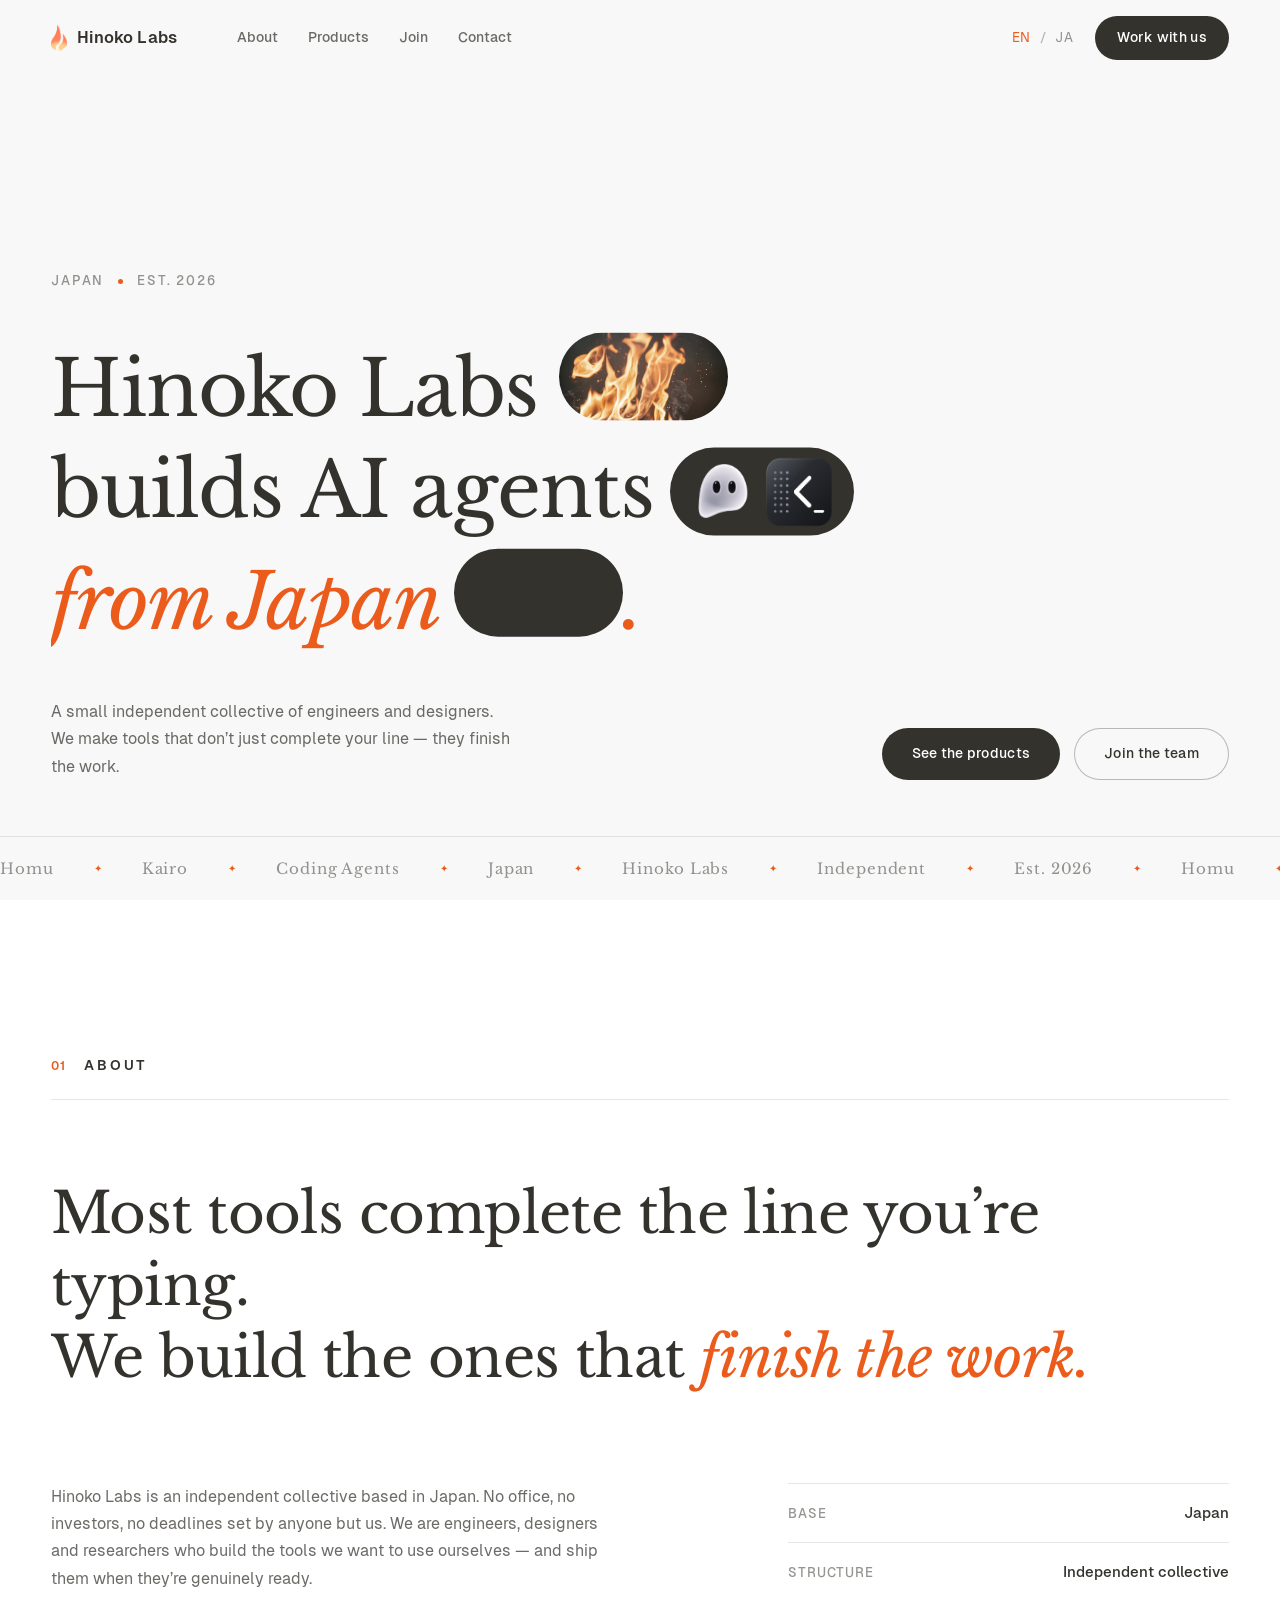
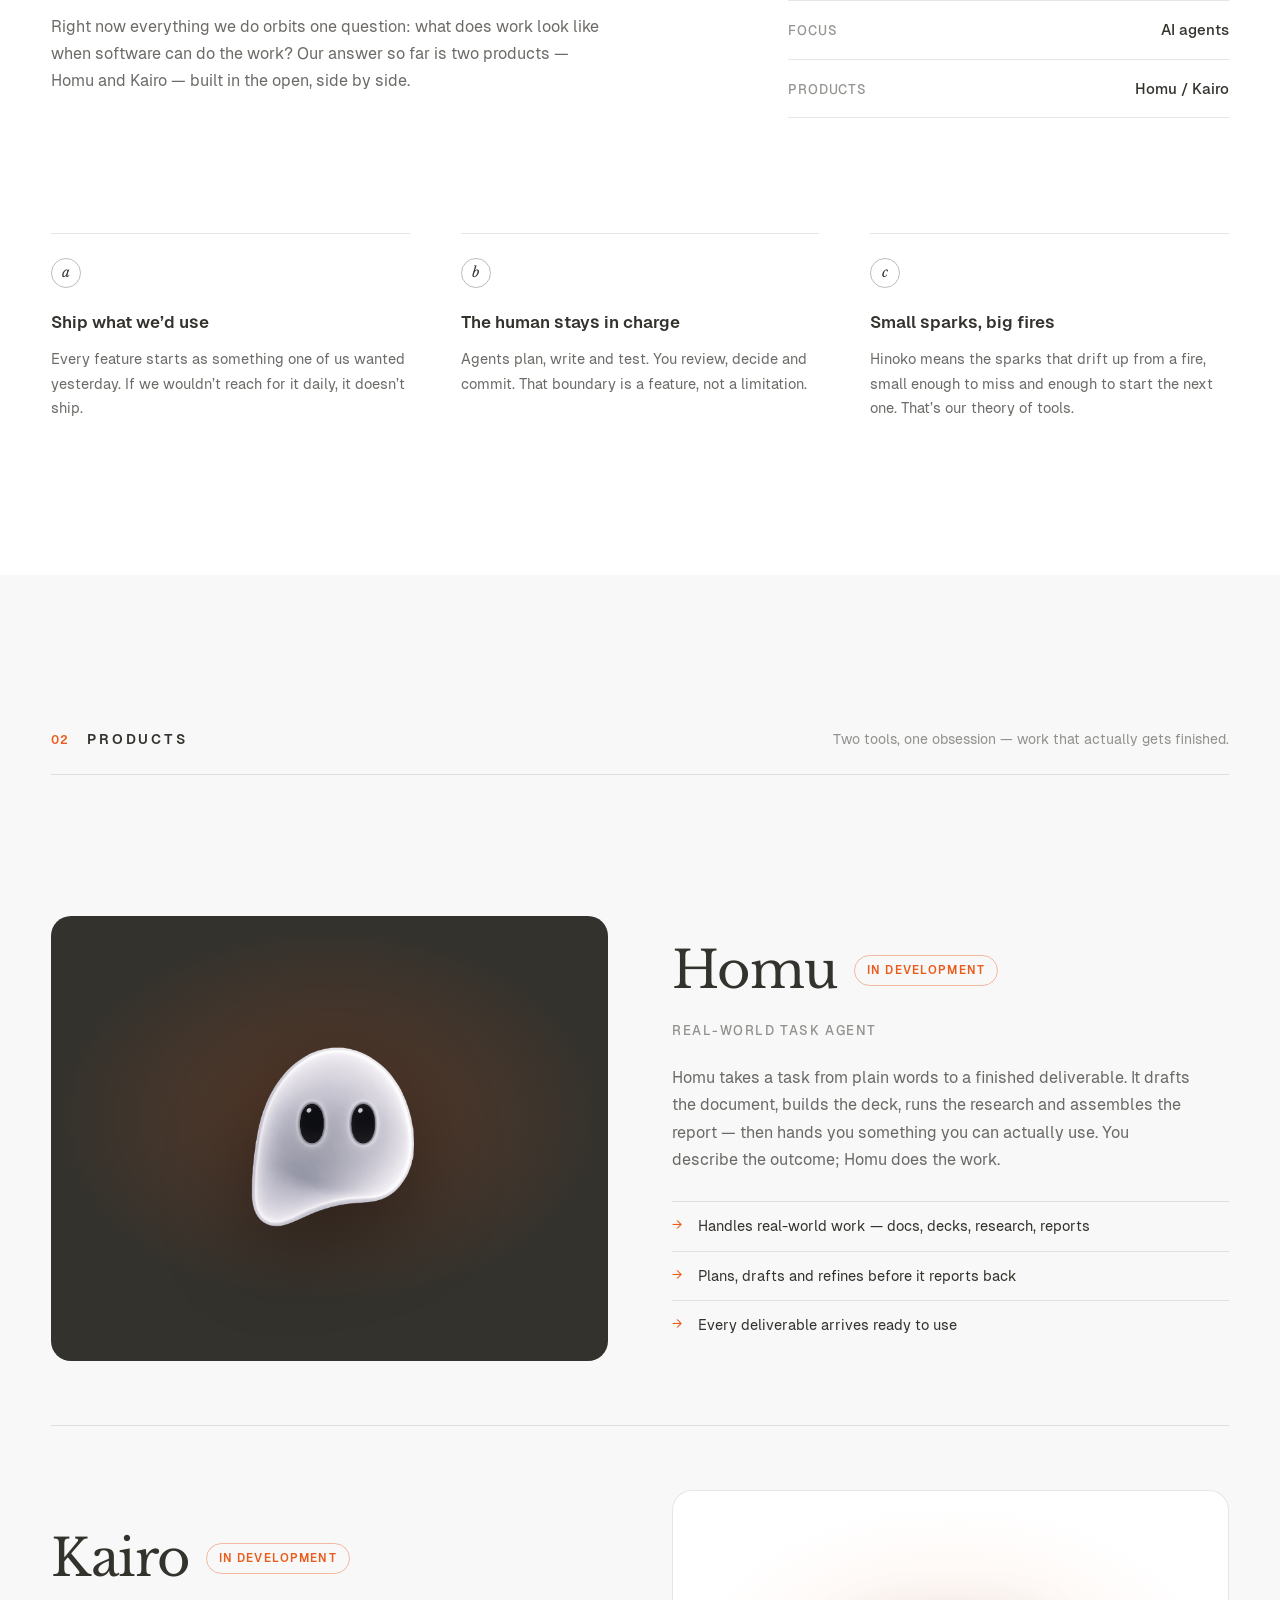
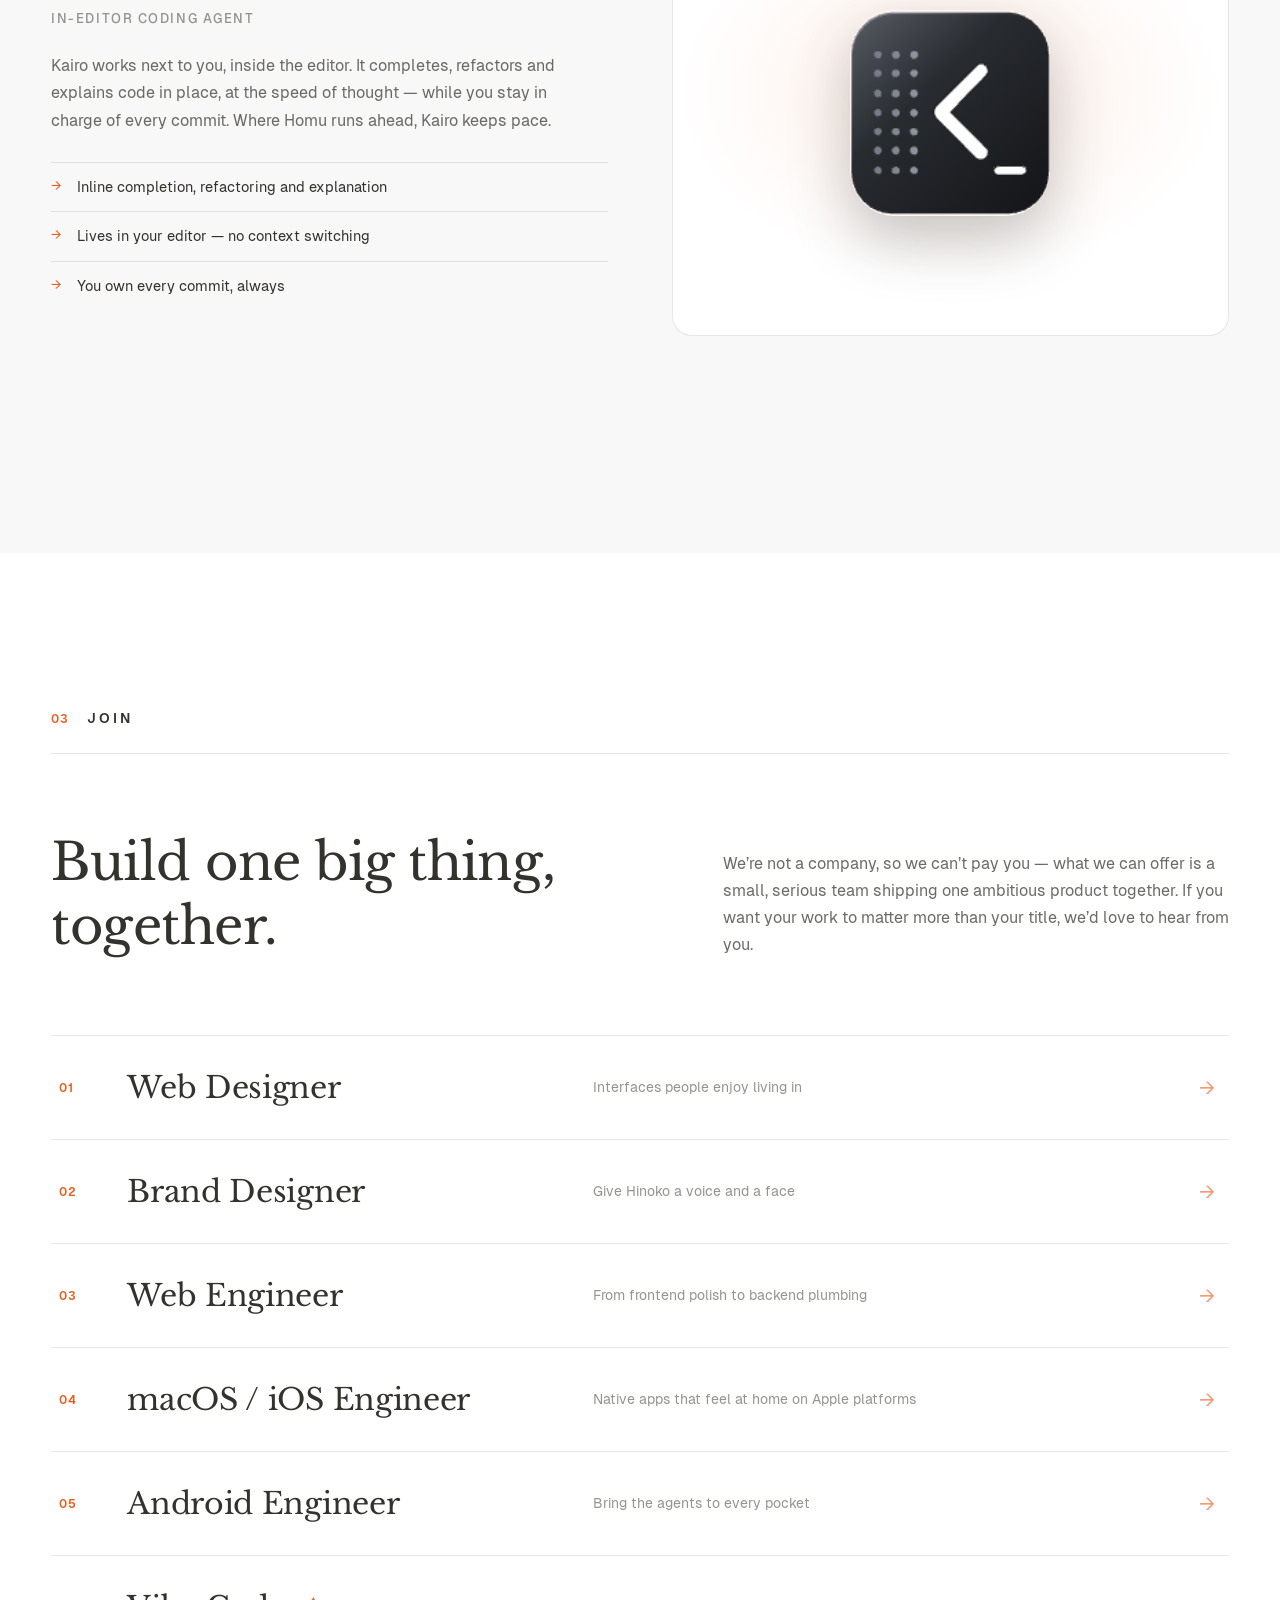
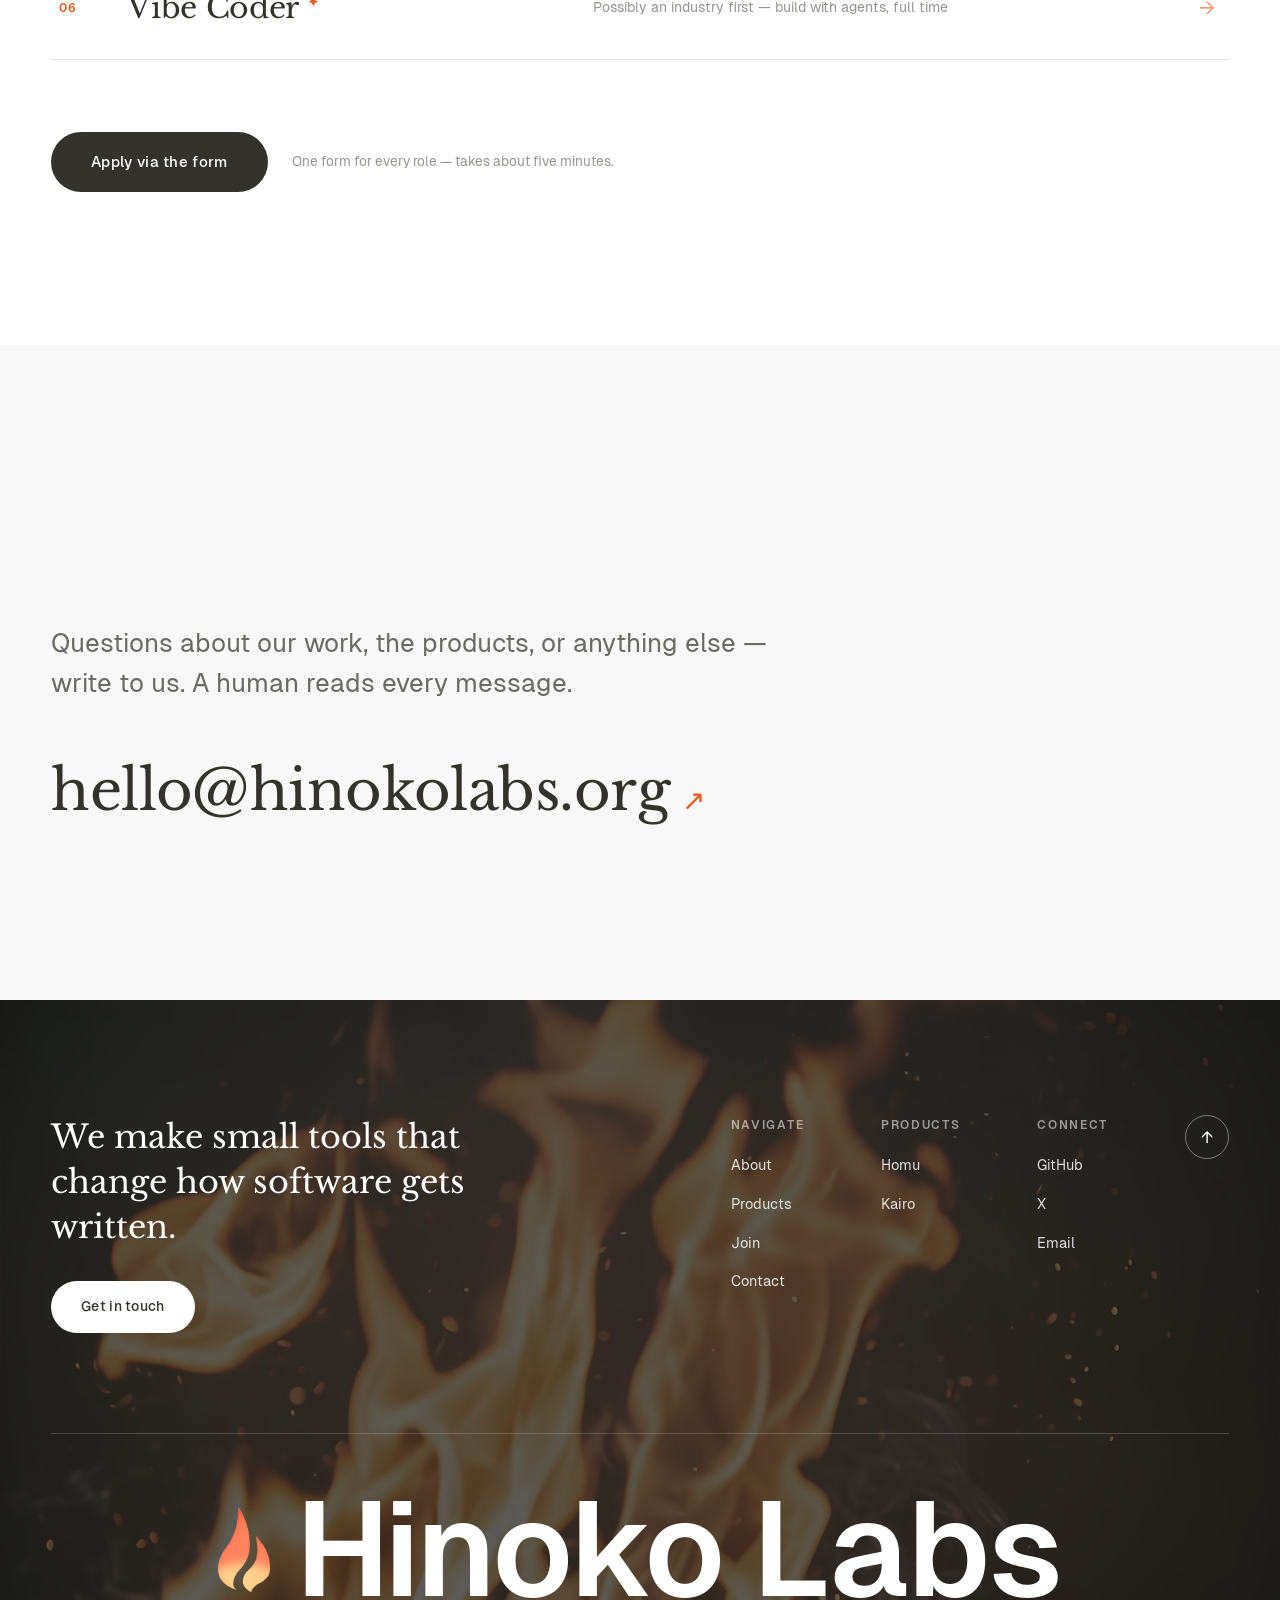
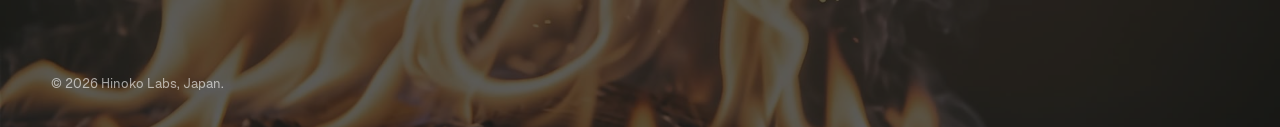
==== index.html @ 5eaf0b03 "first commit" ====
<!DOCTYPE html>
<html lang="en">
<head>
<meta charset="UTF-8">
<meta name="viewport" content="width=device-width, initial-scale=1.0">
<title>Hinoko Labs</title>
<meta name="description" content="Hinoko Labs is a Japan-based collective building AI agents — Homu and Kairo.">
<link rel="icon" type="image/png" href="assets/hinoko-favicon.png" sizes="256x256">
<link rel="stylesheet" href="styles.css">
</head>
<body>

<!-- ===== Header ===== -->
<header class="site-header" id="siteHeader">
  <div class="header-inner">
    <a href="#top" class="brand" aria-label="Hinoko Labs home">
      <img class="brand-mark" src="assets/hinoko-logo.png" alt="">
      <span class="brand-name">Hinoko&nbsp;Labs</span>
    </a>

    <nav class="main-nav" aria-label="Main">
      <a href="#about"><span data-en="About" data-ja="私たちについて">About</span></a>
      <a href="#products"><span data-en="Products" data-ja="プロダクト">Products</span></a>
      <a href="#join"><span data-en="Join" data-ja="仲間募集">Join</span></a>
      <a href="#contact"><span data-en="Contact" data-ja="連絡先">Contact</span></a>
    </nav>

    <div class="header-right">
      <div class="lang-toggle" role="group" aria-label="Language">
        <button type="button" class="lang-btn is-active" data-lang="en">EN</button>
        <span class="lang-sep" aria-hidden="true">/</span>
        <button type="button" class="lang-btn" data-lang="ja">JA</button>
      </div>
      <a href="https://forms.gle/MGa2NQpNaHNPS29Q9" target="_blank" rel="noopener" class="btn btn-ink header-cta" data-en="Work with us" data-ja="一緒につくる">Work with us</a>
      <button type="button" class="menu-btn" id="menuBtn" aria-label="Open menu" aria-expanded="false">
        <span></span><span></span>
      </button>
    </div>
  </div>
</header>

<!-- Mobile menu -->
<div class="mobile-menu" id="mobileMenu" hidden>
  <nav aria-label="Mobile">
    <a href="#about"><span data-en="About" data-ja="私たちについて">About</span></a>
    <a href="#products"><span data-en="Products" data-ja="プロダクト">Products</span></a>
    <a href="#join"><span data-en="Join" data-ja="仲間募集">Join</span></a>
    <a href="#contact"><span data-en="Contact" data-ja="連絡先">Contact</span></a>
  </nav>
  <div class="mobile-menu-foot">
    <div class="lang-toggle" role="group" aria-label="Language">
      <button type="button" class="lang-btn is-active" data-lang="en">EN</button>
      <span class="lang-sep" aria-hidden="true">/</span>
      <button type="button" class="lang-btn" data-lang="ja">JA</button>
    </div>
    <a class="mobile-menu-mail" href="mailto:hello@hinokolabs.org">hello@hinokolabs.org</a>
  </div>
</div>

<main id="top">

  <!-- ===== Hero ===== -->
  <section class="hero">
    <div class="hero-inner">
      <p class="hero-meta hero-anim">
        <span data-en="Japan" data-ja="日本">Japan</span>
        <span class="hero-meta-dot" aria-hidden="true"></span>
        <span data-en="Est. 2026" data-ja="2026年設立">Est. 2026</span>
      </p>

      <h1 class="hero-title" id="heroTitle">
        <span class="line"><span class="line-inner"
          data-en="Hinoko Labs <span class=&quot;hero-chip&quot;><video autoplay muted loop playsinline preload=&quot;metadata&quot; poster=&quot;assets/hinoko-fire-poster.jpg&quot; src=&quot;assets/hinoko-fire.mp4&quot;></video></span>"
          data-ja="Hinoko Labs <span class=&quot;hero-chip&quot;><video autoplay muted loop playsinline preload=&quot;metadata&quot; poster=&quot;assets/hinoko-fire-poster.jpg&quot; src=&quot;assets/hinoko-fire.mp4&quot;></video></span>は、">Hinoko Labs <span class="hero-chip"><video autoplay muted loop playsinline preload="metadata" poster="assets/hinoko-fire-poster.jpg" src="assets/hinoko-fire.mp4"></video></span></span></span>
        <span class="line"><span class="line-inner"
          data-en="builds AI agents<span class=&quot;hero-logos&quot;><img src=&quot;assets/homu-logo.png&quot; alt=&quot;Homu&quot; class=&quot;hero-logo hero-logo--homu&quot;><img src=&quot;assets/kairo-logo.png&quot; alt=&quot;Kairo&quot; class=&quot;hero-logo hero-logo--kairo&quot;></span>"
          data-ja="AIエージェント<span class=&quot;hero-logos&quot;><img src=&quot;assets/homu-logo.png&quot; alt=&quot;Homu&quot; class=&quot;hero-logo hero-logo--homu&quot;><img src=&quot;assets/kairo-logo.png&quot; alt=&quot;Kairo&quot; class=&quot;hero-logo hero-logo--kairo&quot;></span>を、">builds AI agents<span class="hero-logos"><img src="assets/homu-logo.png" alt="Homu" class="hero-logo hero-logo--homu"><img src="assets/kairo-logo.png" alt="Kairo" class="hero-logo hero-logo--kairo"></span></span></span>
        <span class="line"><span class="line-inner"
          data-en="<em>from Japan<span class=&quot;hero-tokyo&quot;><video autoplay muted loop playsinline preload=&quot;metadata&quot; src=&quot;assets/tokyo_pingpong.mp4&quot;></video></span>.</em>"
          data-ja="つくる。<em>日本<span class=&quot;hero-tokyo&quot;><video autoplay muted loop playsinline preload=&quot;metadata&quot; src=&quot;assets/tokyo_pingpong.mp4&quot;></video></span>から。</em>"><em>from Japan<span class="hero-tokyo"><video autoplay muted loop playsinline preload="metadata" src="assets/tokyo_pingpong.mp4"></video></span>.</em></span></span>
      </h1>

      <div class="hero-foot hero-anim">
        <p class="hero-sub"
           data-en="A small independent collective of engineers and designers. We make tools that don’t just complete your line — they finish the work."
           data-ja="エンジニアとデザイナーによる、小さな独立系チームです。行を補完するだけでなく、仕事を最後まで終わらせる道具をつくっています。">A small independent collective of engineers and designers. We make tools that don’t just complete your line — they finish the work.</p>
        <div class="hero-actions">
          <a href="#products" class="btn btn-ink" data-en="See the products" data-ja="プロダクトを見る">See the products</a>
          <a href="#join" class="btn btn-line" data-en="Join the team" data-ja="仲間になる">Join the team</a>
        </div>
      </div>
    </div>

    <div class="hero-ticker" aria-hidden="true">
      <div class="ticker-track">
        <span>Homu</span><i>✦</i><span>Kairo</span><i>✦</i>
        <span>Coding Agents</span><i>✦</i><span>Japan</span><i>✦</i>
        <span>Hinoko Labs</span><i>✦</i><span>Independent</span><i>✦</i><span>Est. 2026</span><i>✦</i>
        <span>Homu</span><i>✦</i><span>Kairo</span><i>✦</i>
        <span>Coding Agents</span><i>✦</i><span>Japan</span><i>✦</i>
        <span>Hinoko Labs</span><i>✦</i><span>Independent</span><i>✦</i><span>Est. 2026</span><i>✦</i>
        <span>Homu</span><i>✦</i><span>Kairo</span><i>✦</i>
        <span>Coding Agents</span><i>✦</i><span>Japan</span><i>✦</i>
        <span>Hinoko Labs</span><i>✦</i><span>Independent</span><i>✦</i><span>Est. 2026</span><i>✦</i>
      </div>
    </div>
  </section>

  <!-- ===== About ===== -->
  <section class="section about" id="about">
    <div class="container">
      <div class="section-head reveal">
        <span class="section-index">01</span>
        <h2 class="section-label" data-en="About" data-ja="私たちについて">About</h2>
      </div>

      <p class="manifesto">
        <span class="reveal-line" data-en="Most tools complete the line you’re typing." data-ja="多くのツールは、いま打っている行を補完するだけ。">Most tools complete the line you’re typing.</span>
        <span class="reveal-line" data-en="We build the ones that <span class=&quot;accent&quot;>finish the work.</span>" data-ja="私たちは、<span class=&quot;accent&quot;>仕事を終わらせる道具</span>をつくる。">We build the ones that <span class="accent">finish the work.</span></span>
      </p>

      <div class="about-grid">
        <div class="about-copy reveal">
          <p data-en="Hinoko Labs is an independent collective based in Japan. No office, no investors, no deadlines set by anyone but us. We are engineers, designers and researchers who build the tools we want to use ourselves — and ship them when they’re genuinely ready."
             data-ja="Hinoko Labs は、日本を拠点とする独立系のものづくり集団です。オフィスも、投資家も、誰かに課された締め切りもありません。自分たちが本当に使いたい道具を、エンジニア・デザイナー・リサーチャーが自らの手でつくり、納得できたときに世に出します。">Hinoko Labs is an independent collective based in Japan. No office, no investors, no deadlines set by anyone but us. We are engineers, designers and researchers who build the tools we want to use ourselves — and ship them when they’re genuinely ready.</p>
          <p data-en="Right now everything we do orbits one question: what does work look like when software can do the work? Our answer so far is two products — Homu and Kairo — built in the open, side by side."
             data-ja="いま私たちが向き合っているのは、ただひとつの問い。「ソフトウェアが仕事をこなせるとき、働き方はどう変わるのか」。その答えとして、Homu と Kairo というふたつのプロダクトを並行して育てています。">Right now everything we do orbits one question: what does work look like when software can do the work? Our answer so far is two products — Homu and Kairo — built in the open, side by side.</p>
        </div>

        <dl class="about-facts reveal">
          <div class="fact">
            <dt data-en="Base" data-ja="拠点">Base</dt>
            <dd data-en="Japan" data-ja="日本">Japan</dd>
          </div>
          <div class="fact">
            <dt data-en="Structure" data-ja="形態">Structure</dt>
            <dd data-en="Independent collective" data-ja="任意団体">Independent collective</dd>
          </div>
          <div class="fact">
            <dt data-en="Focus" data-ja="領域">Focus</dt>
            <dd data-en="AI agents" data-ja="AIエージェント">AI agents</dd>
          </div>
          <div class="fact">
            <dt data-en="Products" data-ja="プロダクト">Products</dt>
            <dd>Homu / Kairo</dd>
          </div>
        </dl>
      </div>

      <div class="principles">
        <div class="principle reveal">
          <span class="principle-num">a</span>
          <h3 data-en="Ship what we’d use" data-ja="自分が使うものを出す">Ship what we’d use</h3>
          <p data-en="Every feature starts as something one of us wanted yesterday. If we wouldn’t reach for it daily, it doesn’t ship."
             data-ja="すべての機能は「昨日これが欲しかった」から始まります。自分たちが毎日手に取らないものは、出しません。">Every feature starts as something one of us wanted yesterday. If we wouldn’t reach for it daily, it doesn’t ship.</p>
        </div>
        <div class="principle reveal">
          <span class="principle-num">b</span>
          <h3 data-en="The human stays in charge" data-ja="主導権は人にある">The human stays in charge</h3>
          <p data-en="Agents plan, write and test. You review, decide and commit. That boundary is a feature, not a limitation."
             data-ja="計画し、書き、テストするのはエージェント。レビューし、判断し、コミットするのは人。この線引きは制約ではなく、設計です。">Agents plan, write and test. You review, decide and commit. That boundary is a feature, not a limitation.</p>
        </div>
        <div class="principle reveal">
          <span class="principle-num">c</span>
          <h3 data-en="Small sparks, big fires" data-ja="小さな火花が、次の火に">Small sparks, big fires</h3>
          <p data-en="Hinoko means the sparks that drift up from a fire, small enough to miss and enough to start the next one. That’s our theory of tools."
             data-ja="炎から舞い上がる小さな火花。見落とすほど小さく、それでも次の火を起こすには十分。それが、私たちの道具論です。">Hinoko means the sparks that drift up from a fire, small enough to miss and enough to start the next one. That’s our theory of tools.</p>
        </div>
      </div>
    </div>
  </section>

  <!-- ===== Products ===== -->
  <section class="section products" id="products">
    <div class="container">
      <div class="section-head reveal">
        <span class="section-index">02</span>
        <h2 class="section-label" data-en="Products" data-ja="プロダクト">Products</h2>
        <p class="section-note" data-en="Two tools, one obsession — work that actually gets finished." data-ja="ふたつの道具、ひとつのこだわり。仕事が本当に終わるかどうか。">Two tools, one obsession — work that actually gets finished.</p>
      </div>

      <!-- Homu -->
      <article class="product reveal">
        <div class="product-visual product-visual--homu">
          <img src="assets/homu-logo.png" alt="Homu logo" class="product-logo product-logo--homu">
        </div>
        <div class="product-body">
          <header class="product-head">
            <h3 class="product-name">Homu</h3>
            <span class="status-tag" data-en="In development" data-ja="開発中">In development</span>
          </header>
          <p class="product-type" data-en="Real-world task agent" data-ja="実世界タスクエージェント">Real-world task agent</p>
          <p class="product-desc"
             data-en="Homu takes a task from plain words to a finished deliverable. It drafts the document, builds the deck, runs the research and assembles the report — then hands you something you can actually use. You describe the outcome; Homu does the work."
             data-ja="Homu は、自然言語のタスクを完成した成果物に変えます。ドキュメントを書き、スライドを組み、リサーチを回し、レポートをまとめる。最後に届くのは、すぐに使える成果物です。あなたは結果を伝えるだけ。手を動かすのは Homu です。">Homu takes a task from plain words to a finished deliverable. It drafts the document, builds the deck, runs the research and assembles the report — then hands you something you can actually use. You describe the outcome; Homu does the work.</p>
          <ul class="product-points">
            <li data-en="Handles real-world work — docs, decks, research, reports" data-ja="実世界の作業を担う — ドキュメント・スライド・リサーチ・レポート">Handles real-world work — docs, decks, research, reports</li>
            <li data-en="Plans, drafts and refines before it reports back" data-ja="計画・起草・推敲を終えてから報告">Plans, drafts and refines before it reports back</li>
            <li data-en="Every deliverable arrives ready to use" data-ja="成果物はいつでもすぐ使える状態で届く">Every deliverable arrives ready to use</li>
          </ul>
        </div>
      </article>

      <!-- Kairo -->
      <article class="product product--flip reveal">
        <div class="product-visual product-visual--kairo">
          <img src="assets/kairo-logo.png" alt="Kairo logo" class="product-logo product-logo--kairo">
        </div>
        <div class="product-body">
          <header class="product-head">
            <h3 class="product-name">Kairo</h3>
            <span class="status-tag" data-en="In development" data-ja="開発中">In development</span>
          </header>
          <p class="product-type" data-en="In-editor coding agent" data-ja="エディタ内コーディングエージェント">In-editor coding agent</p>
          <p class="product-desc"
             data-en="Kairo works next to you, inside the editor. It completes, refactors and explains code in place, at the speed of thought — while you stay in charge of every commit. Where Homu runs ahead, Kairo keeps pace."
             data-ja="Kairo は、エディタの中であなたの隣で働きます。その場で補完し、リファクタリングし、コードを説明する。思考のスピードで。コミットの主導権は、常にあなたの手に。先を走る Homu に対して、Kairo は歩幅を合わせる相棒です。">Kairo works next to you, inside the editor. It completes, refactors and explains code in place, at the speed of thought — while you stay in charge of every commit. Where Homu runs ahead, Kairo keeps pace.</p>
          <ul class="product-points">
            <li data-en="Inline completion, refactoring and explanation" data-ja="インライン補完・リファクタリング・コード解説">Inline completion, refactoring and explanation</li>
            <li data-en="Lives in your editor — no context switching" data-ja="エディタから離れない、コンテキストスイッチゼロ">Lives in your editor — no context switching</li>
            <li data-en="You own every commit, always" data-ja="コミットの決定権は常にあなたに">You own every commit, always</li>
          </ul>
        </div>
      </article>
    </div>
  </section>

  <!-- ===== Join ===== -->
  <section class="section join" id="join">
    <div class="container">
      <div class="section-head reveal">
        <span class="section-index">03</span>
        <h2 class="section-label" data-en="Join" data-ja="仲間募集">Join</h2>
      </div>

      <div class="join-intro reveal">
        <h3 class="join-title"
            data-en="Build one big thing, together."
            data-ja="みんなで、ひとつの大きなものを。">Build one big thing, together.</h3>
        <p class="join-text"
           data-en="We’re not a company, so we can’t pay you — what we can offer is a small, serious team shipping one ambitious product together. If you want your work to matter more than your title, we’d love to hear from you."
           data-ja="私たちは企業ではないため、報酬をお支払いすることはできません。その代わりにあるのは、小さくても本気のチームと、みんなでまとまってつくり上げるひとつの大きなプロダクト。肩書きより、つくるものそのものに向き合いたい方を待っています。">We’re not a company, so we can’t pay you — what we can offer is a small, serious team shipping one ambitious product together. If you want your work to matter more than your title, we’d love to hear from you.</p>
      </div>

      <ul class="role-list">
        <li class="reveal"><a class="role-row" href="https://forms.gle/MGa2NQpNaHNPS29Q9" target="_blank" rel="noopener">
          <span class="role-num">01</span>
          <span class="role-name" data-en="Web Designer" data-ja="ウェブデザイナー">Web Designer</span>
          <span class="role-note" data-en="Interfaces people enjoy living in" data-ja="毎日使いたくなる画面をつくる">Interfaces people enjoy living in</span>
          <span class="role-arrow" aria-hidden="true">→</span>
        </a></li>
        <li class="reveal"><a class="role-row" href="https://forms.gle/MGa2NQpNaHNPS29Q9" target="_blank" rel="noopener">
          <span class="role-num">02</span>
          <span class="role-name" data-en="Brand Designer" data-ja="ブランドデザイナー">Brand Designer</span>
          <span class="role-note" data-en="Give Hinoko a voice and a face" data-ja="Hinoko の顔と声をつくる">Give Hinoko a voice and a face</span>
          <span class="role-arrow" aria-hidden="true">→</span>
        </a></li>
        <li class="reveal"><a class="role-row" href="https://forms.gle/MGa2NQpNaHNPS29Q9" target="_blank" rel="noopener">
          <span class="role-num">03</span>
          <span class="role-name" data-en="Web Engineer" data-ja="Webエンジニア">Web Engineer</span>
          <span class="role-note" data-en="From frontend polish to backend plumbing" data-ja="フロントの磨き込みからバックエンドまで">From frontend polish to backend plumbing</span>
          <span class="role-arrow" aria-hidden="true">→</span>
        </a></li>
        <li class="reveal"><a class="role-row" href="https://forms.gle/MGa2NQpNaHNPS29Q9" target="_blank" rel="noopener">
          <span class="role-num">04</span>
          <span class="role-name" data-en="macOS / iOS Engineer" data-ja="macOS・iOSアプリエンジニア">macOS / iOS Engineer</span>
          <span class="role-note" data-en="Native apps that feel at home on Apple platforms" data-ja="Apple プラットフォームに馴染むネイティブアプリ">Native apps that feel at home on Apple platforms</span>
          <span class="role-arrow" aria-hidden="true">→</span>
        </a></li>
        <li class="reveal"><a class="role-row" href="https://forms.gle/MGa2NQpNaHNPS29Q9" target="_blank" rel="noopener">
          <span class="role-num">05</span>
          <span class="role-name" data-en="Android Engineer" data-ja="Androidアプリエンジニア">Android Engineer</span>
          <span class="role-note" data-en="Bring the agents to every pocket" data-ja="エージェントをすべてのポケットへ">Bring the agents to every pocket</span>
          <span class="role-arrow" aria-hidden="true">→</span>
        </a></li>
        <li class="reveal"><a class="role-row role-row--special" href="https://forms.gle/MGa2NQpNaHNPS29Q9" target="_blank" rel="noopener">
          <span class="role-num">06</span>
          <span class="role-name" data-en="Vibe Coder" data-ja="バイブコーダー">Vibe Coder</span>
          <span class="role-note" data-en="Possibly an industry first — build with agents, full time" data-ja="おそらく業界初。エージェントと共につくる専任職">Possibly an industry first — build with agents, full time</span>
          <span class="role-arrow" aria-hidden="true">→</span>
        </a></li>
      </ul>

      <div class="join-cta reveal">
        <a href="https://forms.gle/MGa2NQpNaHNPS29Q9" target="_blank" rel="noopener" class="btn btn-ink btn-lg" data-en="Apply via the form" data-ja="フォームから応募する">Apply via the form</a>
        <p class="join-cta-note" data-en="One form for every role — takes about five minutes." data-ja="どの職種も同じフォームから。所要時間は5分ほどです。">One form for every role — takes about five minutes.</p>
      </div>
    </div>
  </section>

  <!-- ===== Contact ===== -->
  <section class="section contact" id="contact">
    <div class="container">
      <div class="section-head reveal">
        <span class="section-index">04</span>
        <h2 class="section-label" data-en="Contact" data-ja="連絡先">Contact</h2>
      </div>
      <div class="contact-body reveal">
        <p class="contact-text"
           data-en="Questions about our work, the products, or anything else — write to us. A human reads every message."
           data-ja="活動のこと、プロダクトのこと、それ以外のことでも。メッセージはすべて、人間が読んでいます。">Questions about our work, the products, or anything else — write to us. A human reads every message.</p>
        <a href="mailto:hello@hinokolabs.org" class="contact-mail"><span>hello@hinokolabs.org</span><i aria-hidden="true">↗</i></a>
      </div>
    </div>
  </section>

</main>

<!-- ===== Footer ===== -->
<footer class="site-footer">
  <div class="footer-media" aria-hidden="true">
    <video autoplay muted loop playsinline preload="metadata"
           poster="assets/hinoko-fire-poster.jpg"
           src="assets/hinoko-fire.mp4"></video>
    <div class="footer-shade"></div>
  </div>

  <div class="footer-inner">
    <div class="footer-top">
      <div class="footer-statement">
        <p class="footer-line"
           data-en="We make small tools that change how software gets written."
           data-ja="<span class=&quot;nowrap&quot;>ソフトウェアの書かれ方を変える、</span><br>小さな道具をつくっています。">We make small tools that change how software gets written.</p>
        <a href="mailto:hello@hinokolabs.org" class="btn btn-solid footer-cta" data-en="Get in touch" data-ja="連絡する">Get in touch</a>
      </div>

      <div class="footer-cols">
        <div class="footer-col">
          <p class="footer-col-head" data-en="Navigate" data-ja="ナビゲーション">Navigate</p>
          <a href="#about" data-en="About" data-ja="私たちについて">About</a>
          <a href="#products" data-en="Products" data-ja="プロダクト">Products</a>
          <a href="#join" data-en="Join" data-ja="仲間募集">Join</a>
          <a href="#contact" data-en="Contact" data-ja="連絡先">Contact</a>
        </div>
        <div class="footer-col">
          <p class="footer-col-head" data-en="Products" data-ja="プロダクト">Products</p>
          <a href="#products">Homu</a>
          <a href="#products">Kairo</a>
        </div>
        <div class="footer-col">
          <p class="footer-col-head" data-en="Connect" data-ja="つながる">Connect</p>
          <a href="#" rel="noopener">GitHub</a>
          <a href="#" rel="noopener">X</a>
          <a href="mailto:hello@hinokolabs.org">Email</a>
        </div>
        <button type="button" class="to-top" id="toTop" aria-label="Back to top">↑</button>
      </div>
    </div>

    <div class="footer-wordmark-row">
      <img class="footer-flame" src="assets/hinoko-logo.png" alt="">
      <p class="footer-wordmark" aria-hidden="true">Hinoko&nbsp;Labs</p>
    </div>

    <div class="footer-bottom">
      <p data-en="© 2026 Hinoko Labs, Japan." data-ja="© 2026 Hinoko Labs — 日本">© 2026 Hinoko Labs, Japan.</p>
    </div>
  </div>
</footer>

<script src="main.js"></script>
</body>
</html>
---- styles.css ----
/* ============================================================
   Hinoko Labs — styles
   Palette: ink #34322D · grey #F8F8F8 · white #FFFFFF · orange #EA5B1C
   Type: Geist Sans (UI) · Libre Baskerville (display)
   ============================================================ */

@font-face {
  font-family: "Geist Sans";
  src: url("assets/fonts/geist-400.woff2") format("woff2");
  font-weight: 400; font-style: normal; font-display: swap;
}
@font-face {
  font-family: "Geist Sans";
  src: url("assets/fonts/geist-500.woff2") format("woff2");
  font-weight: 500; font-style: normal; font-display: swap;
}
@font-face {
  font-family: "Geist Sans";
  src: url("assets/fonts/geist-600.woff2") format("woff2");
  font-weight: 600; font-style: normal; font-display: swap;
}
@font-face {
  font-family: "Libre Baskerville";
  src: url("assets/fonts/baskerville-400.woff2") format("woff2");
  font-weight: 400; font-style: normal; font-display: swap;
}
@font-face {
  font-family: "Libre Baskerville";
  src: url("assets/fonts/baskerville-400-italic.woff2") format("woff2");
  font-weight: 400; font-style: italic; font-display: swap;
}
@font-face {
  font-family: "Libre Baskerville";
  src: url("assets/fonts/baskerville-700.woff2") format("woff2");
  font-weight: 700; font-style: normal; font-display: swap;
}

:root {
  --ink: #34322D;
  --grey: #F8F8F8;
  --white: #FFFFFF;
  --orange: #EA5B1C;
  --ink-70: rgba(52, 50, 45, 0.72);
  --ink-50: rgba(52, 50, 45, 0.52);
  --ink-30: rgba(52, 50, 45, 0.32);
  --ink-12: rgba(52, 50, 45, 0.12);
  --ink-06: rgba(52, 50, 45, 0.06);
  --sans: "Geist Sans", "Hiragino Kaku Gothic ProN", "Hiragino Sans", "Noto Sans JP", sans-serif;
  --serif: "Libre Baskerville", "Hiragino Mincho ProN", "Yu Mincho", "Noto Serif JP", serif;
  --ease: cubic-bezier(0.22, 1, 0.36, 1);
  --gutter: clamp(20px, 4vw, 56px);
  --maxw: 1280px;
}

* { margin: 0; padding: 0; box-sizing: border-box; }
html { scroll-behavior: smooth; }

body {
  font-family: var(--sans);
  font-weight: 400;
  font-size: 16px;
  color: var(--ink);
  background: var(--grey);
  -webkit-font-smoothing: antialiased;
  line-height: 1.7;
  overflow-x: hidden;
}

a { color: inherit; text-decoration: none; }
button { font-family: inherit; background: none; border: none; cursor: pointer; color: inherit; }
img, video { display: block; max-width: 100%; }
ul { list-style: none; }
::selection { background: var(--orange); color: var(--white); }

html[lang="ja"] body { line-height: 1.9; letter-spacing: 0.01em; }
html[lang="ja"] :is(.hero-title, .manifesto, .join-title, .product-desc,
  .about-copy p, .contact-text, .footer-line, .hero-sub, .join-text) {
  word-break: keep-all;
  line-break: strict;
  overflow-wrap: anywhere;
}

.container {
  max-width: var(--maxw);
  margin: 0 auto;
  padding-left: var(--gutter);
  padding-right: var(--gutter);
}

/* ---------- Buttons ---------- */
.btn {
  position: relative;
  display: inline-flex;
  align-items: center;
  justify-content: center;
  font-size: 14px;
  font-weight: 500;
  letter-spacing: 0.02em;
  padding: 14px 30px;
  border-radius: 999px;
  overflow: hidden;
  isolation: isolate;
  transition: color 0.35s var(--ease), border-color 0.35s var(--ease), transform 0.3s var(--ease);
}
.btn::before {
  content: "";
  position: absolute;
  inset: 0;
  z-index: -1;
  background: var(--orange);
  border-radius: inherit;
  transform: translateY(101%);
  transition: transform 0.4s var(--ease);
}
.btn:hover::before { transform: translateY(0); }
.btn:active { transform: scale(0.97); }

.btn-ink { background: var(--ink); color: var(--white); }
.btn-ink:hover { color: var(--white); }
.btn-line { background: transparent; color: var(--ink); box-shadow: inset 0 0 0 1px var(--ink-30); }
.btn-line:hover { color: var(--white); box-shadow: inset 0 0 0 1px var(--orange); }
.btn-solid { background: var(--white); color: var(--ink); }
.btn-solid:hover { color: var(--white); }
.btn-lg { padding: 17px 40px; font-size: 15px; }

/* ---------- Header ---------- */
.site-header {
  position: fixed;
  top: 0; left: 0; right: 0;
  z-index: 100;
  color: var(--ink);
  background: transparent;
  border-bottom: 1px solid transparent;
  border-radius: 0;
  transition: top 0.4s var(--ease), left 0.4s var(--ease), right 0.4s var(--ease),
              background 0.35s ease, border-color 0.35s ease, box-shadow 0.35s ease,
              border-radius 0.4s var(--ease);
}
.site-header.scrolled {
  top: 10px;
  left: clamp(16px, 22vw, 260px);
  right: clamp(16px, 22vw, 260px);
  background: rgba(248, 248, 248, 0.9);
  -webkit-backdrop-filter: blur(16px) saturate(140%);
  backdrop-filter: blur(16px) saturate(140%);
  border-bottom-color: transparent;
  border-radius: 999px;
  box-shadow: 0 10px 40px rgba(52, 50, 45, 0.12), 0 2px 8px rgba(52, 50, 45, 0.06);
}
.header-inner {
  max-width: var(--maxw);
  margin: 0 auto;
  padding: 16px var(--gutter);
  display: flex;
  align-items: center;
  gap: 40px;
}
.brand { display: flex; align-items: center; gap: 10px; }
.brand-mark { width: 16px; height: auto; }
.brand-name { font-weight: 600; font-size: 16.5px; letter-spacing: 0.01em; }

.main-nav { display: flex; gap: 30px; margin-left: 20px; }
.main-nav a {
  display: inline-flex;
  align-items: baseline;
  gap: 6px;
  font-size: 14px;
  font-weight: 500;
  color: var(--ink-70);
  padding: 4px 0;
  transition: color 0.25s ease;
}
.main-nav a:hover { color: var(--ink); }

.header-right { margin-left: auto; display: flex; align-items: center; gap: 20px; }

.lang-toggle { display: flex; align-items: center; gap: 7px; font-size: 13px; font-weight: 500; }
.lang-btn { color: var(--ink-50); padding: 4px 2px; letter-spacing: 0.05em; transition: color 0.2s ease; }
.lang-btn:hover { color: var(--ink); }
.lang-btn.is-active { color: var(--orange); }
.lang-sep { color: var(--ink-30); }

.header-cta { padding: 10px 22px; }

.menu-btn { display: none; flex-direction: column; gap: 6px; padding: 8px; }
.menu-btn span { display: block; width: 22px; height: 2px; background: currentColor; transition: transform 0.3s var(--ease); }

.mobile-menu {
  position: fixed;
  inset: 0;
  z-index: 99;
  background: var(--grey);
  padding: 110px var(--gutter) 40px;
  display: flex;
  flex-direction: column;
}
.mobile-menu[hidden] { display: none; }
.mobile-menu nav { display: flex; flex-direction: column; }
.mobile-menu nav a {
  display: flex;
  align-items: baseline;
  gap: 14px;
  font-family: var(--serif);
  font-size: 32px;
  padding: 18px 0;
  border-bottom: 1px solid var(--ink-12);
}
.mobile-menu-foot { margin-top: auto; display: flex; align-items: center; justify-content: space-between; padding-top: 32px; }
.mobile-menu-mail { font-size: 14px; color: var(--ink-70); }

/* ---------- Hero ---------- */
.hero {
  position: relative;
  min-height: 100svh;
  display: flex;
  flex-direction: column;
  justify-content: flex-end;
  background: var(--grey);
  overflow: hidden;
}
.hero-inner {
  max-width: var(--maxw);
  width: 100%;
  margin: 0 auto;
  padding: 140px var(--gutter) 56px;
}
.hero-meta {
  display: flex;
  align-items: center;
  gap: 14px;
  font-size: 13px;
  font-weight: 500;
  letter-spacing: 0.14em;
  text-transform: uppercase;
  color: var(--ink-50);
  margin-bottom: clamp(28px, 4vh, 52px);
}
.hero-meta-dot { width: 5px; height: 5px; border-radius: 50%; background: var(--orange); }

.hero-title {
  font-family: var(--serif);
  font-weight: 400;
  font-size: clamp(34px, 6vw, 84px);
  line-height: 1.32;
  letter-spacing: -0.015em;
}
html[lang="ja"] .hero-title {
  font-size: clamp(34px, 6vw, 84px);
  line-height: 1.32;
}
.hero-title em { font-style: italic; color: var(--orange); }
html[lang="ja"] .hero-title em { font-style: normal; }
.hero-title .line { display: block; overflow: hidden; padding-bottom: 0.1em; margin-bottom: -0.1em; }
.hero-title .line-inner { display: inline-block; will-change: transform; }

.hero-chip {
  display: inline-block;
  vertical-align: baseline;
  width: 2.2em;
  height: 1.14em;
  border-radius: 999px;
  overflow: hidden;
  transform: translateY(0.06em);
  background: var(--ink);
}
.hero-chip video { width: 100%; height: 100%; object-fit: cover; }

.hero-tokyo {
  display: inline-block;
  vertical-align: baseline;
  width: 2.2em;
  height: 1.14em;
  margin-left: 0.18em;
  border-radius: 999px;
  overflow: hidden;
  transform: translateY(0.1em);
  background: var(--ink);
  font-style: normal;
}
.hero-tokyo video { width: 100%; height: 100%; object-fit: cover; display: block; }

.hero-logos {
  display: inline-flex;
  align-items: center;
  gap: 0.18em;
  margin-left: 0.22em;
  vertical-align: baseline;
  transform: translateY(0.06em);
  white-space: nowrap;
  padding: 0.12em 0.28em;
  border-radius: 999px;
  background: var(--ink);
  transition: gap 0.45s var(--ease), padding 0.45s var(--ease);
}
.hero-logos:hover {
  gap: 0.5em;
  padding: 0.12em 0.5em;
}
.hero-logo {
  height: 0.82em;
  width: auto;
  vertical-align: middle;
  display: inline-block;
  transition: transform 0.45s var(--ease);
}
.hero-logos:hover .hero-logo--homu { transform: translateX(-0.08em); }
.hero-logos:hover .hero-logo--kairo { transform: translateX(0.08em); }
.hero-logo--homu { height: 0.78em; }
.hero-logo--kairo { height: 0.9em; }

.hero-foot {
  margin-top: clamp(32px, 5vh, 64px);
  display: flex;
  align-items: flex-end;
  justify-content: space-between;
  gap: 40px;
  flex-wrap: wrap;
}
.hero-sub {
  max-width: 460px;
  font-size: 16px;
  color: var(--ink-70);
}
.hero-actions { display: flex; gap: 14px; flex-wrap: wrap; }

/* Hero ticker */
.hero-ticker {
  border-top: 1px solid var(--ink-12);
  padding: 18px 0;
  overflow: hidden;
  white-space: nowrap;
}
.ticker-track {
  display: inline-flex;
  align-items: center;
  gap: 40px;
  padding-right: 40px;
  animation: ticker 45s linear infinite;
}
.ticker-track span {
  font-family: var(--serif);
  font-size: 15px;
  letter-spacing: 0.06em;
  color: var(--ink-50);
}
.ticker-track i { font-style: normal; font-size: 10px; color: var(--orange); }
@keyframes ticker {
  from { transform: translateX(0); }
  to   { transform: translateX(calc(-100% / 3)); }
}

/* Hero load-in */
@keyframes rise-in {
  from { opacity: 0; transform: translateY(24px); }
  to   { opacity: 1; transform: translateY(0); }
}
@keyframes line-up {
  from { transform: translateY(112%); }
  to   { transform: translateY(0); }
}
.hero-anim { opacity: 0; animation: rise-in 0.9s var(--ease) forwards; }
.hero-meta.hero-anim { animation-delay: 0.2s; }
.hero-foot.hero-anim { animation-delay: 1.05s; }
.hero-title .line-inner { transform: translateY(112%); animation: line-up 1.1s var(--ease) forwards; }
.hero-title .line:nth-child(1) .line-inner { animation-delay: 0.35s; }
.hero-title .line:nth-child(2) .line-inner { animation-delay: 0.47s; }
.hero-title .line:nth-child(3) .line-inner { animation-delay: 0.59s; }

/* ---------- Sections (shared) ---------- */
.section { padding: clamp(90px, 12vw, 160px) 0; }

.section-head {
  display: flex;
  align-items: baseline;
  gap: 18px;
  padding-bottom: 22px;
  border-bottom: 1px solid var(--ink-12);
  margin-bottom: clamp(48px, 6vw, 80px);
}
.section-index {
  font-size: 12px;
  font-weight: 600;
  color: var(--orange);
  letter-spacing: 0.08em;
}
.section-label {
  font-size: 14px;
  font-weight: 600;
  letter-spacing: 0.2em;
  text-transform: uppercase;
}
.section-note {
  margin-left: auto;
  font-size: 14px;
  color: var(--ink-50);
}

/* Scroll reveal */
.reveal {
  opacity: 0;
  transform: translateY(28px);
  transition: opacity 0.9s var(--ease), transform 0.9s var(--ease);
  transition-delay: var(--reveal-delay, 0s);
}
.reveal.is-visible { opacity: 1; transform: translateY(0); }

.reveal-line { display: block; overflow: hidden; }
.reveal-line > .rl-inner,
.reveal-line { --rl-delay: 0s; }
.manifesto .reveal-line {
  transform: translateY(0);
}
.manifesto .rl-inner {
  display: inline-block;
  transform: translateY(112%);
  transition: transform 1s var(--ease);
  transition-delay: var(--rl-delay, 0s);
  will-change: transform;
}
.manifesto.is-visible .rl-inner { transform: translateY(0); }

/* ---------- About ---------- */
.about { background: var(--white); }

.manifesto {
  font-family: var(--serif);
  font-size: clamp(30px, 4.4vw, 58px);
  line-height: 1.28;
  letter-spacing: -0.01em;
  max-width: 20em;
}
html[lang="ja"] .manifesto {
  font-size: clamp(24px, 3.6vw, 46px);
  line-height: 1.5;
}
.manifesto .accent { color: var(--orange); font-style: italic; }

.about-grid {
  display: grid;
  grid-template-columns: minmax(0, 1.5fr) minmax(0, 1fr);
  gap: clamp(40px, 6vw, 100px);
  margin-top: clamp(56px, 7vw, 96px);
}
.about-copy p { color: var(--ink-70); max-width: 560px; }
.about-copy p + p { margin-top: 1.3em; }

.about-facts { display: flex; flex-direction: column; }
.fact {
  display: flex;
  justify-content: space-between;
  align-items: baseline;
  gap: 20px;
  padding: 16px 0;
  border-bottom: 1px solid var(--ink-12);
}
.fact:first-child { border-top: 1px solid var(--ink-12); }
.fact dt { font-size: 13px; font-weight: 500; color: var(--ink-50); letter-spacing: 0.06em; text-transform: uppercase; }
.fact dd { font-size: 15px; font-weight: 500; text-align: right; }

.principles {
  display: grid;
  grid-template-columns: repeat(3, minmax(0, 1fr));
  gap: clamp(28px, 4vw, 56px);
  margin-top: clamp(72px, 9vw, 120px);
}
.principle { border-top: 1px solid var(--ink-12); padding-top: 24px; }
.principle-num {
  display: inline-flex;
  align-items: center;
  justify-content: center;
  width: 30px; height: 30px;
  border-radius: 50%;
  border: 1px solid var(--ink-30);
  font-family: var(--serif);
  font-style: italic;
  font-size: 14px;
  margin-bottom: 20px;
}
.principle h3 { font-size: 17px; font-weight: 600; margin-bottom: 10px; }
.principle p { font-size: 14.5px; color: var(--ink-70); }

/* ---------- Products ---------- */
.products { background: var(--grey); }

.product {
  display: grid;
  grid-template-columns: minmax(0, 1fr) minmax(0, 1fr);
  gap: clamp(36px, 5vw, 88px);
  align-items: center;
  padding: clamp(40px, 5vw, 72px) 0;
}
.product + .product { border-top: 1px solid var(--ink-12); }
.product--flip .product-visual { order: 2; }
.product--flip .product-body { order: 1; }

.product-visual {
  position: relative;
  border-radius: 20px;
  aspect-ratio: 5 / 4;
  display: flex;
  align-items: center;
  justify-content: center;
  overflow: hidden;
}
.product-visual--homu { background: var(--ink); }
.product-visual--homu::after {
  content: "";
  position: absolute;
  inset: 0;
  background: radial-gradient(ellipse 70% 60% at 50% 45%, rgba(234, 91, 28, 0.22), transparent 70%);
}
.product-visual--kairo { background: var(--white); box-shadow: inset 0 0 0 1px var(--ink-12); }
.product-visual--kairo::after {
  content: "";
  position: absolute;
  inset: 0;
  background: radial-gradient(ellipse 70% 60% at 50% 45%, rgba(234, 91, 28, 0.10), transparent 70%);
}

.product-logo {
  position: relative;
  z-index: 1;
  width: clamp(120px, 16vw, 200px);
  height: auto;
  animation: float 5.5s ease-in-out infinite;
  transition: transform 0.6s var(--ease);
}
.product-logo--kairo { border-radius: 22%; box-shadow: 0 24px 60px rgba(52, 50, 45, 0.28); }
.product-logo--homu { filter: drop-shadow(0 24px 44px rgba(0, 0, 0, 0.45)); }
.product:hover .product-logo { transform: scale(1.05); }
@keyframes float {
  0%, 100% { translate: 0 0; }
  50% { translate: 0 -12px; }
}

.product-head { display: flex; align-items: center; gap: 16px; margin-bottom: 6px; }
.product-name {
  font-family: var(--serif);
  font-weight: 400;
  font-size: clamp(34px, 4vw, 52px);
  letter-spacing: -0.01em;
}
.status-tag {
  font-size: 11.5px;
  font-weight: 600;
  letter-spacing: 0.1em;
  text-transform: uppercase;
  color: var(--orange);
  border: 1px solid rgba(234, 91, 28, 0.4);
  border-radius: 999px;
  padding: 5px 12px;
  white-space: nowrap;
}
.product-type {
  font-size: 13px;
  font-weight: 500;
  letter-spacing: 0.12em;
  text-transform: uppercase;
  color: var(--ink-50);
  margin-bottom: 22px;
}
.product-desc { color: var(--ink-70); max-width: 520px; }

.product-points { margin-top: 28px; }
.product-points li {
  position: relative;
  padding: 12px 0 12px 26px;
  font-size: 14.5px;
  border-top: 1px solid var(--ink-12);
}
.product-points li::before {
  content: "→";
  position: absolute;
  left: 0;
  color: var(--orange);
  font-size: 13px;
}

/* ---------- Join ---------- */
.join { background: var(--white); }

.join-intro {
  display: grid;
  grid-template-columns: minmax(0, 1.2fr) minmax(0, 1fr);
  gap: clamp(32px, 5vw, 80px);
  margin-bottom: clamp(48px, 6vw, 80px);
}
.join-title {
  font-family: var(--serif);
  font-weight: 400;
  font-size: clamp(30px, 4vw, 52px);
  line-height: 1.25;
  letter-spacing: -0.01em;
}
html[lang="ja"] .join-title { line-height: 1.45; }
.join-text { color: var(--ink-70); align-self: end; }

.role-list { border-top: 1px solid var(--ink-12); }
.role-list li { border-bottom: 1px solid var(--ink-12); }

.role-row {
  position: relative;
  display: grid;
  grid-template-columns: 48px minmax(0, 1.1fr) minmax(0, 1.4fr) 40px;
  align-items: center;
  gap: 20px;
  padding: 26px 8px;
  isolation: isolate;
  transition: padding 0.4s var(--ease);
}
.role-row::before {
  content: "";
  position: absolute;
  inset: 0;
  z-index: -1;
  background: var(--ink);
  transform: scaleY(0);
  transform-origin: bottom;
  transition: transform 0.4s var(--ease);
}
.role-row:hover::before { transform: scaleY(1); transform-origin: top; }
.role-row:hover { color: var(--white); padding-left: 20px; padding-right: 20px; }

.role-num {
  font-size: 12px;
  font-weight: 600;
  color: var(--orange);
  letter-spacing: 0.08em;
}
.role-name {
  font-family: var(--serif);
  font-size: clamp(20px, 2.4vw, 30px);
  letter-spacing: -0.01em;
  white-space: nowrap;
}
.role-note {
  font-size: 14px;
  color: var(--ink-50);
  transition: color 0.3s ease;
}
.role-row:hover .role-note { color: rgba(255, 255, 255, 0.72); }
.role-arrow {
  justify-self: end;
  font-size: 20px;
  color: var(--orange);
  transform: translateX(-6px);
  opacity: 0.6;
  transition: transform 0.4s var(--ease), opacity 0.3s ease;
}
.role-row:hover .role-arrow { transform: translateX(0); opacity: 1; }

.role-row--special .role-name::after {
  content: "✦";
  font-family: var(--sans);
  font-size: 0.5em;
  color: var(--orange);
  vertical-align: super;
  margin-left: 8px;
}

.join-cta {
  margin-top: clamp(48px, 6vw, 72px);
  display: flex;
  align-items: center;
  gap: 24px;
  flex-wrap: wrap;
}
.join-cta-note { font-size: 13.5px; color: var(--ink-50); }

/* ---------- Contact ---------- */
.contact { background: var(--grey); }
.contact-body { max-width: 760px; }
.contact-text {
  font-size: clamp(19px, 2.2vw, 26px);
  line-height: 1.55;
  color: var(--ink-70);
  margin-bottom: 40px;
}
.contact-mail {
  display: inline-flex;
  align-items: baseline;
  gap: 12px;
  font-family: var(--serif);
  font-size: clamp(28px, 4.4vw, 56px);
  letter-spacing: -0.01em;
  padding-bottom: 8px;
  background-image: linear-gradient(var(--orange), var(--orange));
  background-repeat: no-repeat;
  background-size: 0% 2px;
  background-position: left bottom;
  transition: background-size 0.5s var(--ease), color 0.3s ease;
}
.contact-mail:hover { background-size: 100% 2px; color: var(--orange); }
.contact-mail i { font-style: normal; font-size: 0.5em; color: var(--orange); }

/* ---------- Footer ---------- */
.site-footer {
  position: relative;
  color: var(--white);
  overflow: hidden;
}
.footer-media { position: absolute; inset: 0; }
.footer-media video { width: 100%; height: 100%; object-fit: cover; }
.footer-shade { position: absolute; inset: 0; background: rgba(30, 28, 25, 0.72); }

.footer-inner {
  position: relative;
  max-width: var(--maxw);
  margin: 0 auto;
  padding: clamp(72px, 9vw, 120px) var(--gutter) 32px;
}
.footer-top {
  display: flex;
  justify-content: space-between;
  gap: 56px;
  flex-wrap: wrap;
  margin-bottom: clamp(64px, 8vw, 100px);
}
.footer-statement { max-width: 460px; }
.footer-line .nowrap { white-space: nowrap; }
.footer-line {
  font-family: var(--serif);
  font-size: clamp(22px, 2.6vw, 32px);
  line-height: 1.4;
  margin-bottom: 32px;
}
.footer-cols { display: flex; gap: clamp(40px, 6vw, 96px); align-items: flex-start; }
.footer-col { display: flex; flex-direction: column; gap: 12px; }
.footer-col-head {
  font-size: 12px;
  font-weight: 600;
  letter-spacing: 0.14em;
  text-transform: uppercase;
  color: rgba(255, 255, 255, 0.55);
  margin-bottom: 6px;
}
.footer-col a {
  font-size: 14.5px;
  color: rgba(255, 255, 255, 0.85);
  width: fit-content;
  background-image: linear-gradient(var(--orange), var(--orange));
  background-repeat: no-repeat;
  background-size: 0% 1px;
  background-position: left bottom;
  padding-bottom: 2px;
  transition: background-size 0.4s var(--ease), color 0.25s ease;
}
.footer-col a:hover { color: var(--white); background-size: 100% 1px; }

.to-top {
  width: 44px; height: 44px;
  border-radius: 50%;
  border: 1px solid rgba(255, 255, 255, 0.4);
  font-size: 17px;
  transition: background 0.3s ease, border-color 0.3s ease, transform 0.3s var(--ease);
}
.to-top:hover { background: var(--orange); border-color: var(--orange); transform: translateY(-4px); }

.footer-wordmark-row {
  display: flex;
  align-items: center;
  justify-content: center;
  gap: clamp(14px, 2vw, 28px);
  border-top: 1px solid rgba(255, 255, 255, 0.18);
  padding-top: clamp(28px, 4vw, 48px);
}
.footer-flame { width: clamp(28px, 4vw, 56px); height: auto; }
.footer-wordmark {
  font-family: var(--sans);
  font-weight: 600;
  font-size: clamp(48px, 10.5vw, 150px);
  line-height: 1;
  letter-spacing: -0.02em;
  white-space: nowrap;
}
.footer-bottom {
  display: flex;
  justify-content: space-between;
  align-items: baseline;
  gap: 16px;
  margin-top: clamp(32px, 5vw, 56px);
  font-size: 13px;
  color: rgba(255, 255, 255, 0.6);
}
.footer-kanji { font-family: var(--serif); letter-spacing: 0.3em; }

/* ---------- Responsive ---------- */
@media (max-width: 1023px) {
  .main-nav { display: none; }
  .header-cta { display: none; }
  .site-header .lang-toggle { display: none; }
  .menu-btn { display: flex; }
}

@media (max-width: 860px) {
  .about-grid, .join-intro { grid-template-columns: 1fr; }
  .product, .product--flip {
    grid-template-columns: 1fr;
    gap: 32px;
  }
  .product--flip .product-visual { order: 0; }
  .product--flip .product-body { order: 1; }
  .product-visual { aspect-ratio: 16 / 10; }
  .principles { grid-template-columns: 1fr; gap: 36px; }
  .role-row {
    grid-template-columns: 36px minmax(0, 1fr) 32px;
    grid-template-areas: "num name arrow" ". note note";
    row-gap: 4px;
    padding: 22px 4px;
  }
  .role-num { grid-area: num; }
  .role-name { grid-area: name; white-space: normal; }
  .role-note { grid-area: note; }
  .role-arrow { grid-area: arrow; }
  .section-note { display: none; }
  .footer-top { flex-direction: column; }
}

@media (max-width: 520px) {
  .hero-inner { padding-top: 120px; }
  .hero-foot { flex-direction: column; align-items: flex-start; }
  .btn-lg { width: 100%; }
  .fact dd { text-align: left; }
  .fact { flex-direction: column; gap: 4px; }
}

/* ---------- Reduced motion ---------- */
@media (prefers-reduced-motion: reduce) {
  html { scroll-behavior: auto; }
  .hero-anim, .hero-title .line-inner { animation: none; opacity: 1; transform: none; }
  .reveal { opacity: 1; transform: none; transition: none; }
  .manifesto .rl-inner { transform: none; transition: none; }
  .ticker-track { animation: none; }
  .product-logo { animation: none; }
}
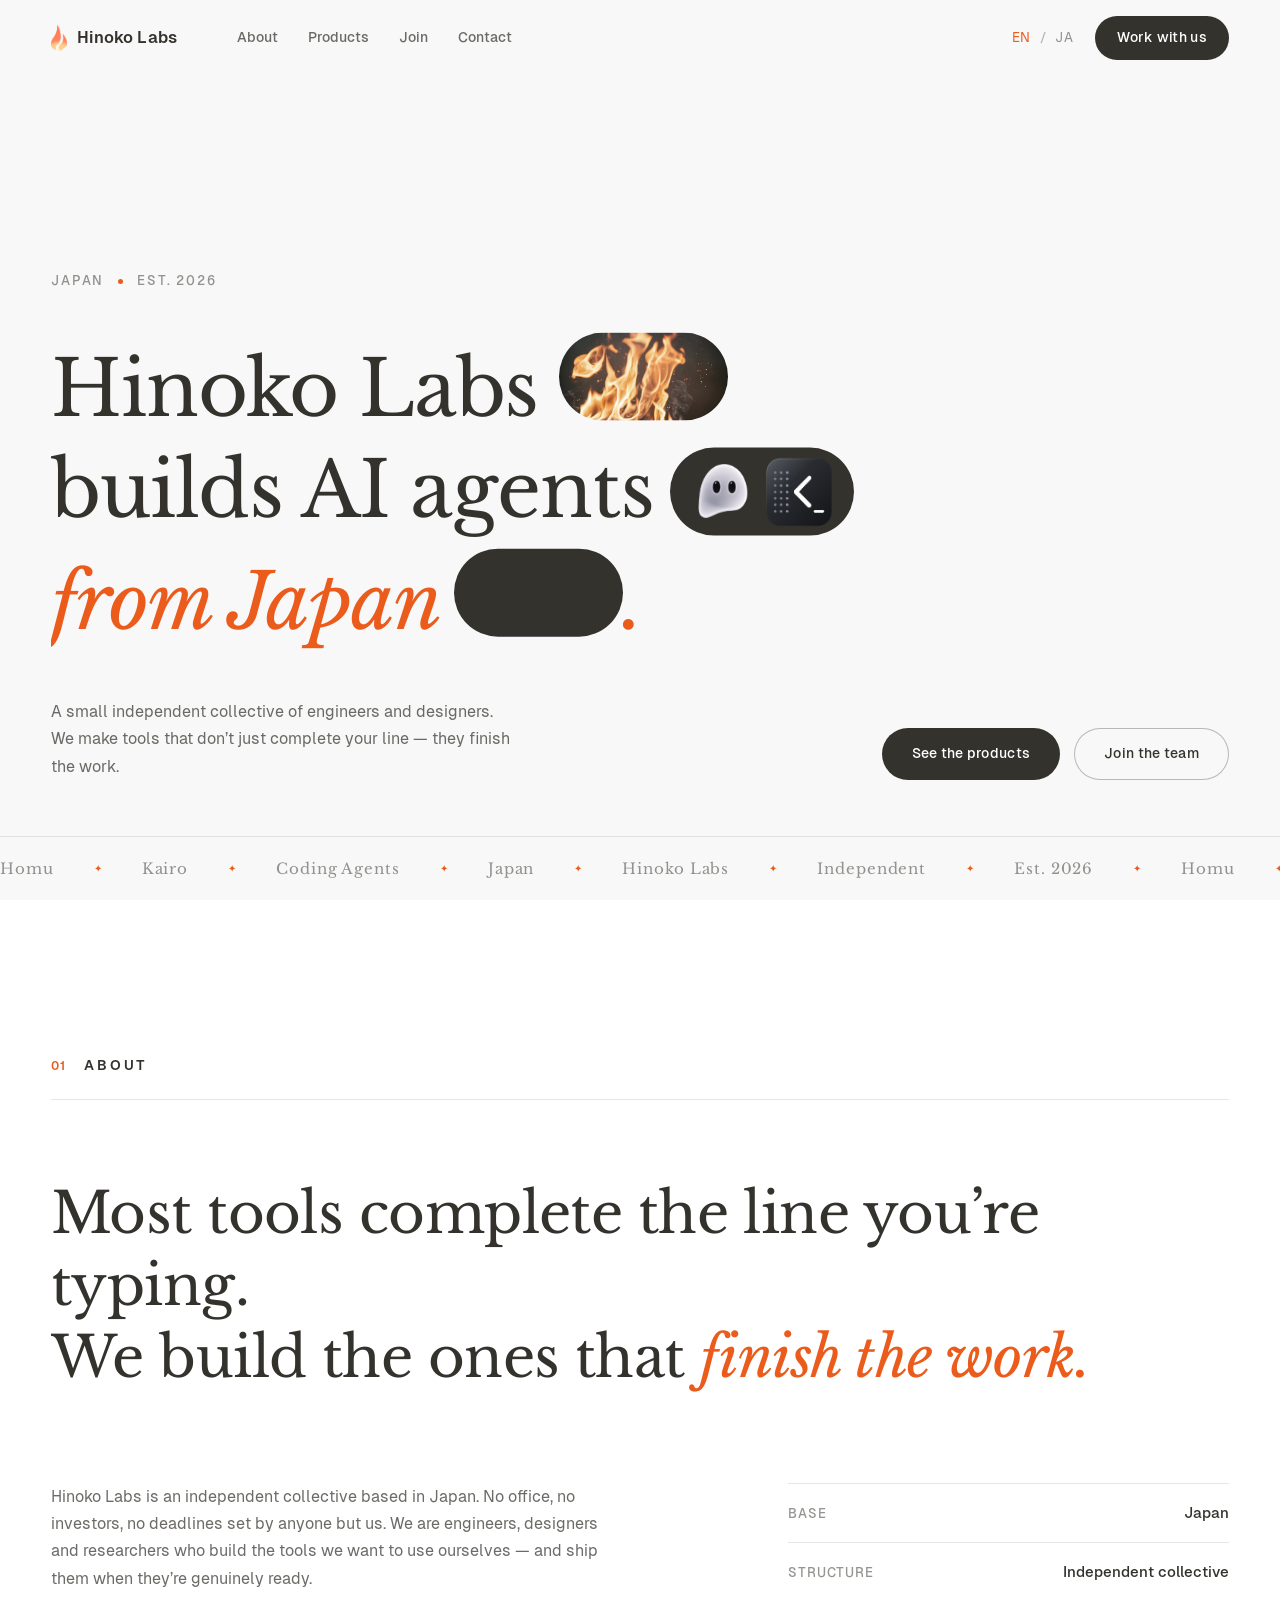
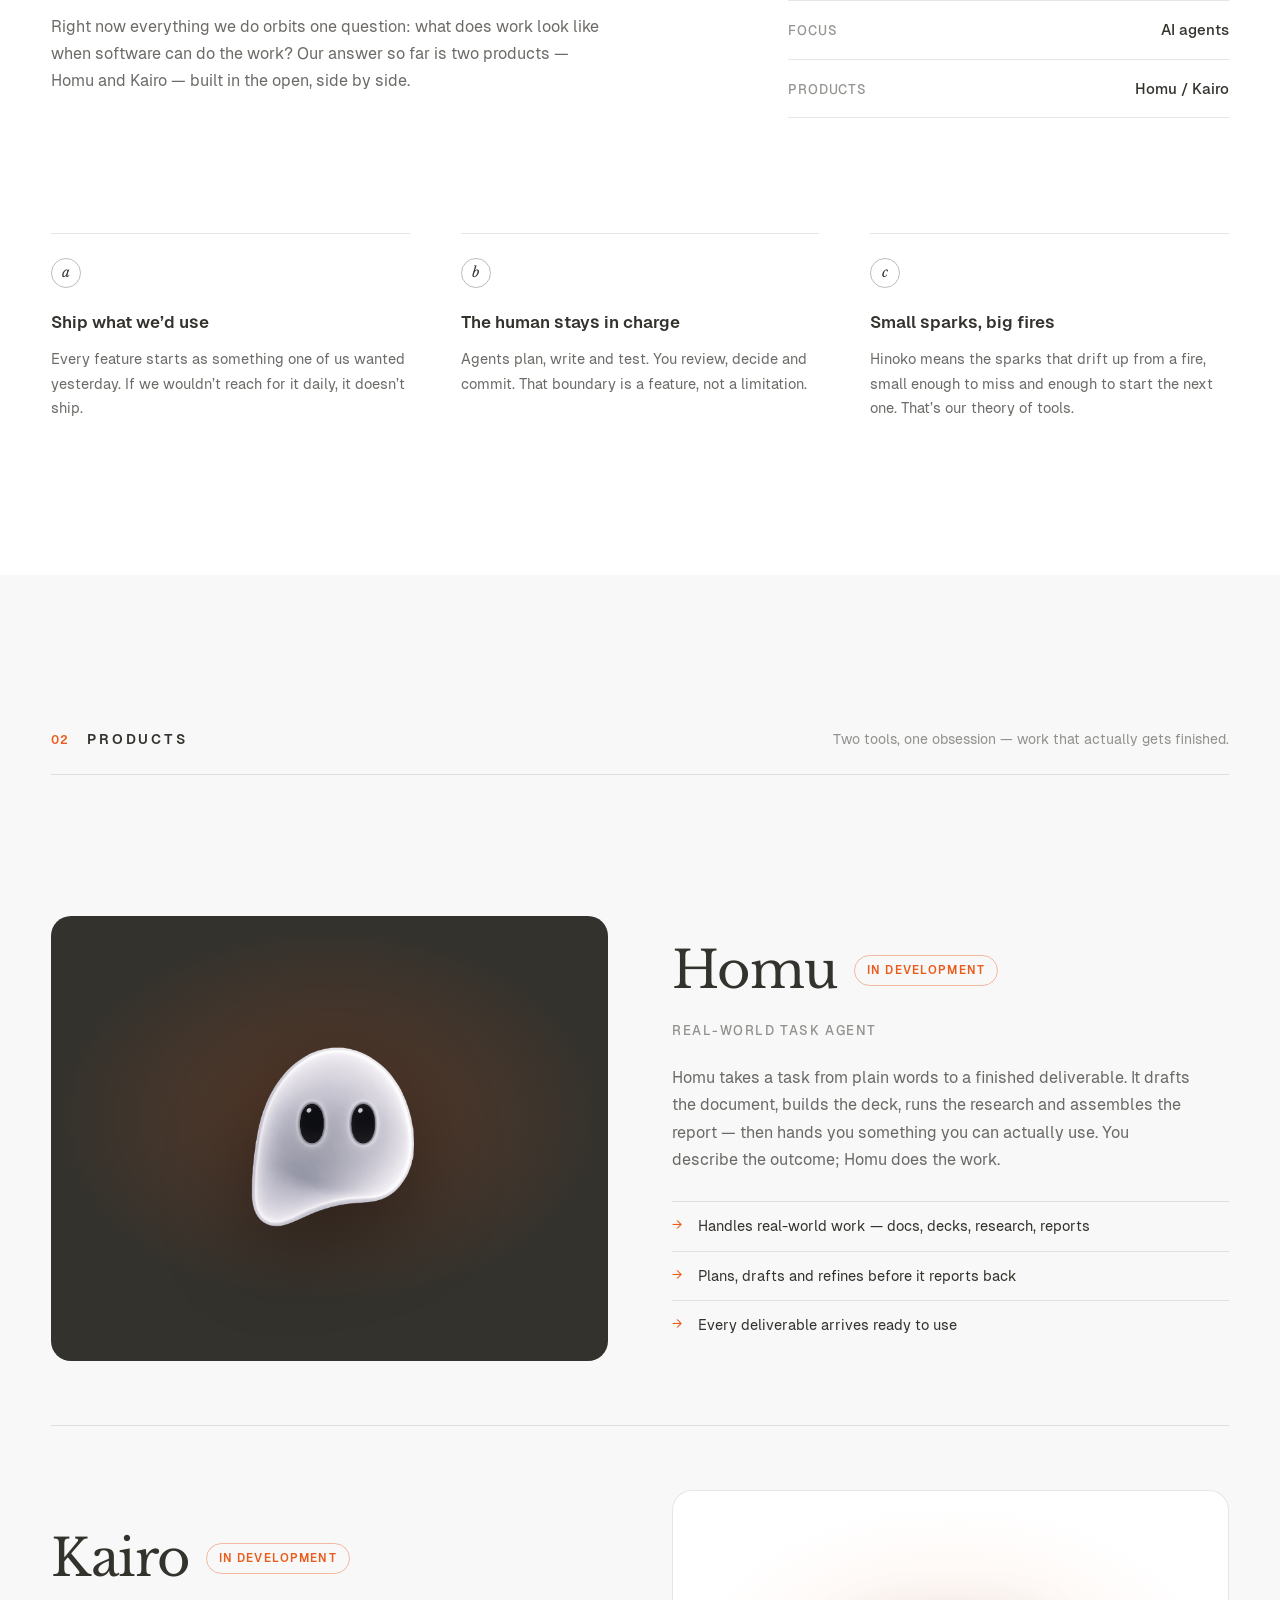
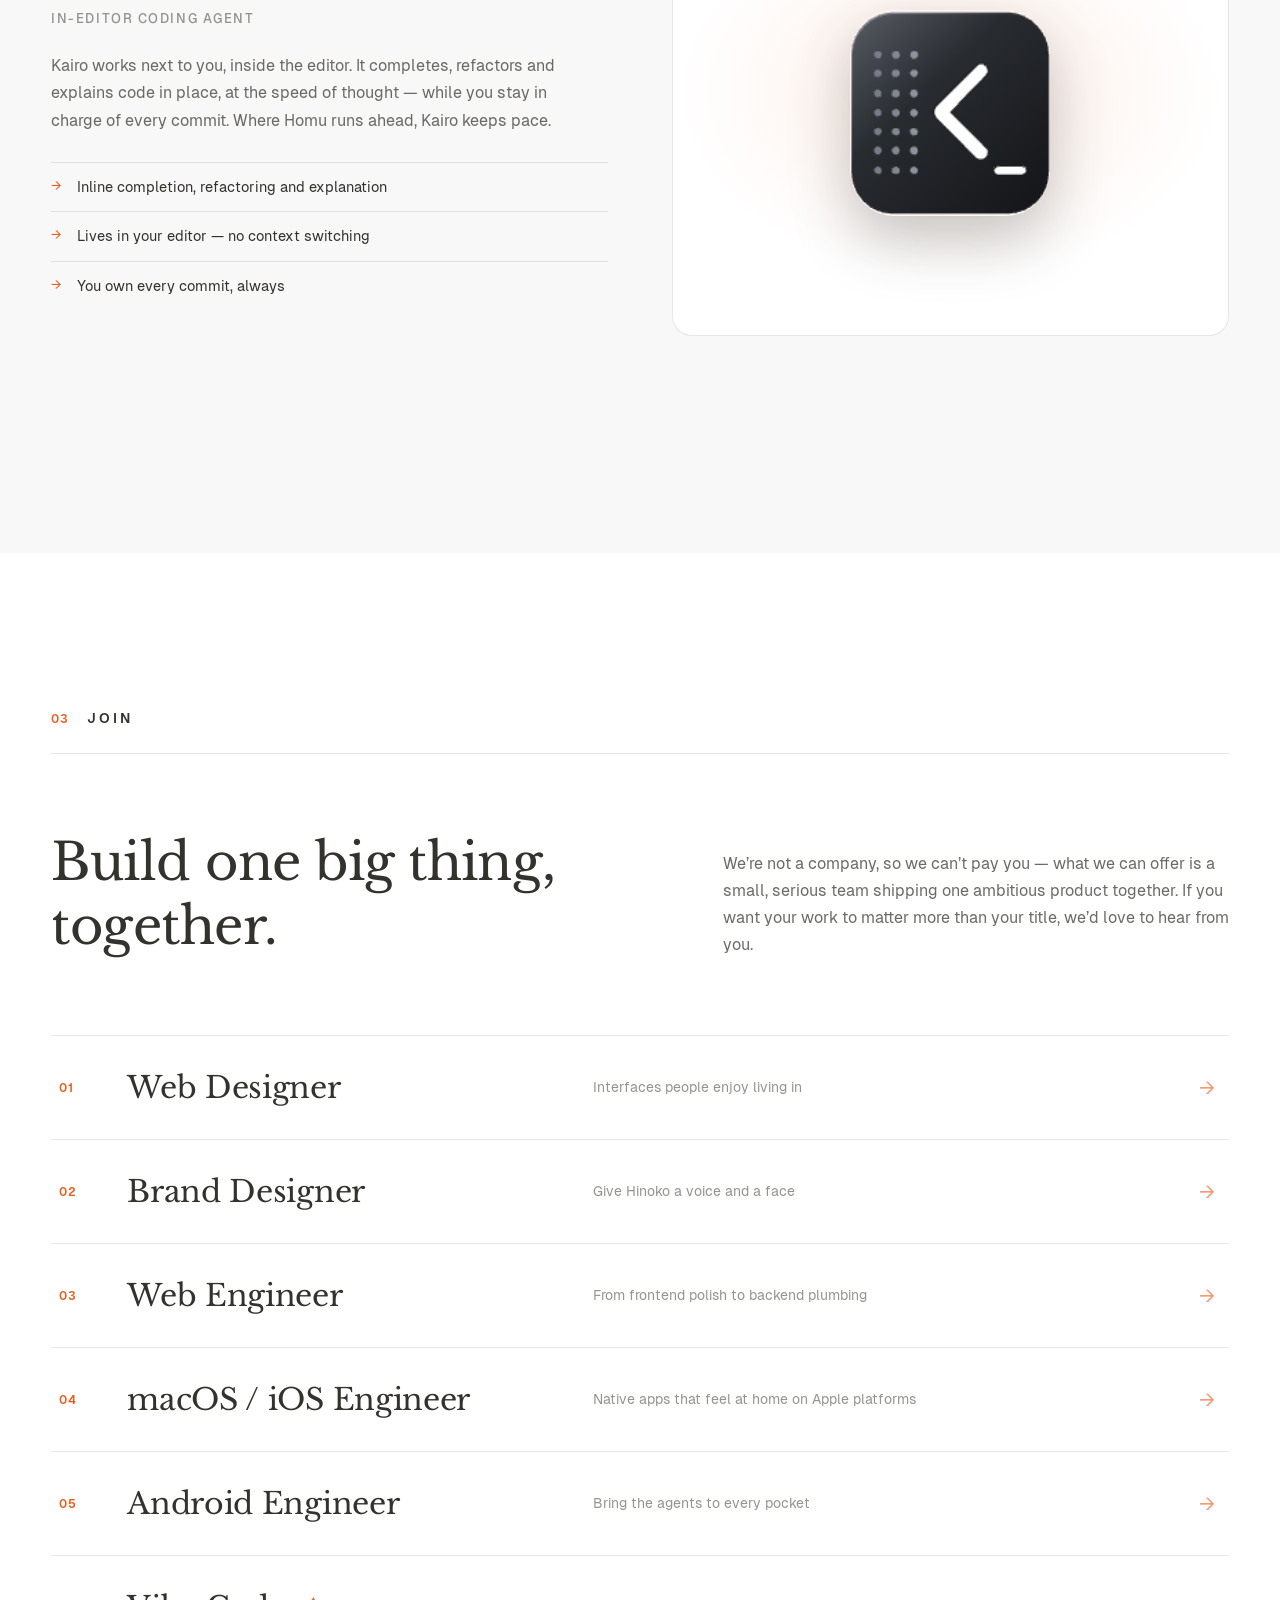
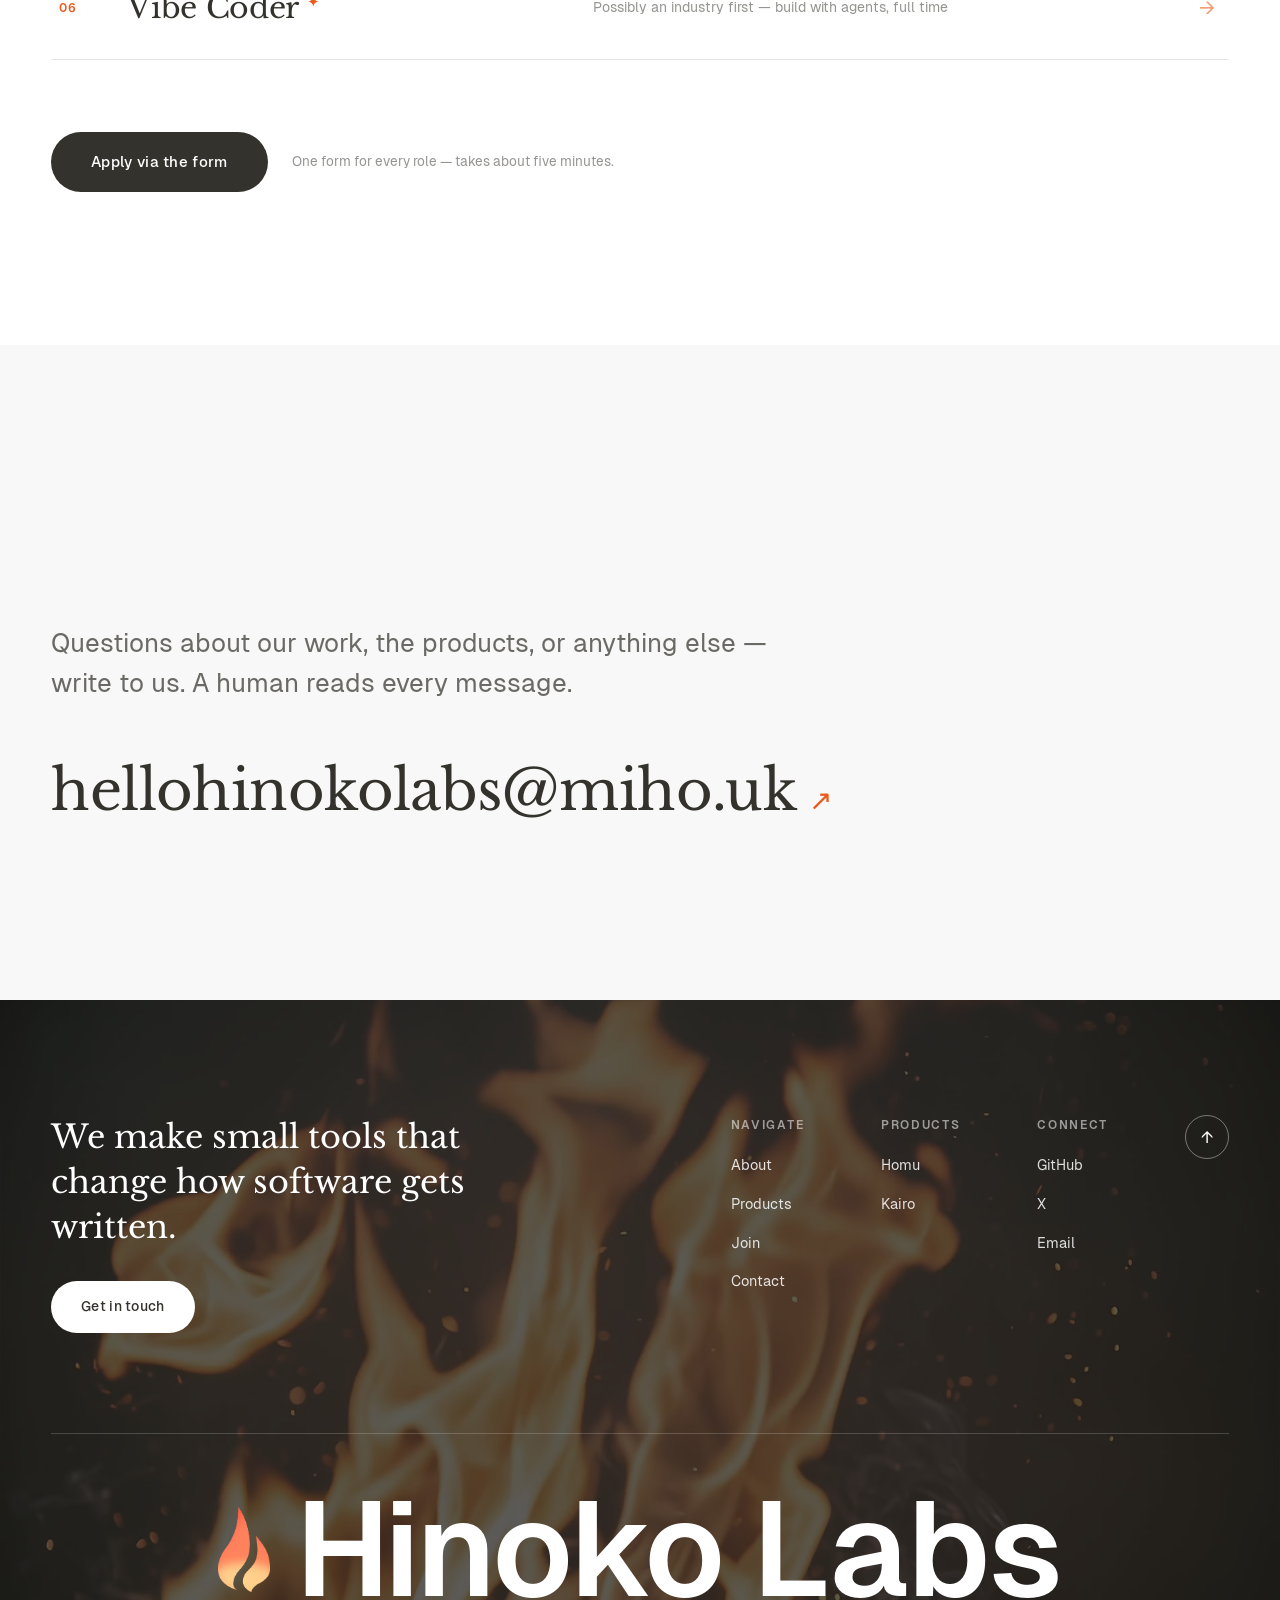
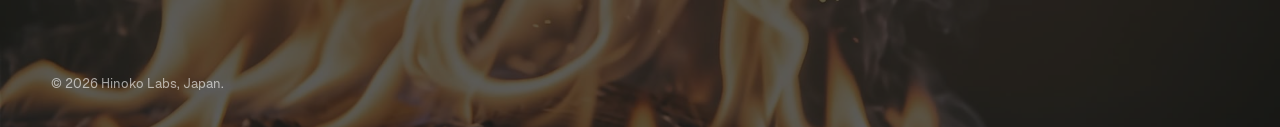
==== commit 421edd21: "Update contact email address from hello@hinokolabs.org to hellohinokolabs@miho.uk" ====
--- a/index.html
+++ b/index.html
@@ -53,7 +53,7 @@
       <span class="lang-sep" aria-hidden="true">/</span>
       <button type="button" class="lang-btn" data-lang="ja">JA</button>
     </div>
-    <a class="mobile-menu-mail" href="mailto:hello@hinokolabs.org">hello@hinokolabs.org</a>
+    <a class="mobile-menu-mail" href="mailto:hellohinokolabs@miho.uk">hellohinokolabs@miho.uk</a>
   </div>
 </div>
 
@@ -299,7 +299,7 @@
         <p class="contact-text"
            data-en="Questions about our work, the products, or anything else — write to us. A human reads every message."
            data-ja="活動のこと、プロダクトのこと、それ以外のことでも。メッセージはすべて、人間が読んでいます。">Questions about our work, the products, or anything else — write to us. A human reads every message.</p>
-        <a href="mailto:hello@hinokolabs.org" class="contact-mail"><span>hello@hinokolabs.org</span><i aria-hidden="true">↗</i></a>
+        <a href="mailto:hellohinokolabs@miho.uk" class="contact-mail"><span>hellohinokolabs@miho.uk</span><i aria-hidden="true">↗</i></a>
       </div>
     </div>
   </section>
@@ -321,7 +321,7 @@
         <p class="footer-line"
            data-en="We make small tools that change how software gets written."
            data-ja="<span class=&quot;nowrap&quot;>ソフトウェアの書かれ方を変える、</span><br>小さな道具をつくっています。">We make small tools that change how software gets written.</p>
-        <a href="mailto:hello@hinokolabs.org" class="btn btn-solid footer-cta" data-en="Get in touch" data-ja="連絡する">Get in touch</a>
+        <a href="mailto:hellohinokolabs@miho.uk" class="btn btn-solid footer-cta" data-en="Get in touch" data-ja="連絡する">Get in touch</a>
       </div>
 
       <div class="footer-cols">
@@ -341,7 +341,7 @@
           <p class="footer-col-head" data-en="Connect" data-ja="つながる">Connect</p>
           <a href="#" rel="noopener">GitHub</a>
           <a href="#" rel="noopener">X</a>
-          <a href="mailto:hello@hinokolabs.org">Email</a>
+          <a href="mailto:hellohinokolabs@miho.uk">Email</a>
         </div>
         <button type="button" class="to-top" id="toTop" aria-label="Back to top">↑</button>
       </div>
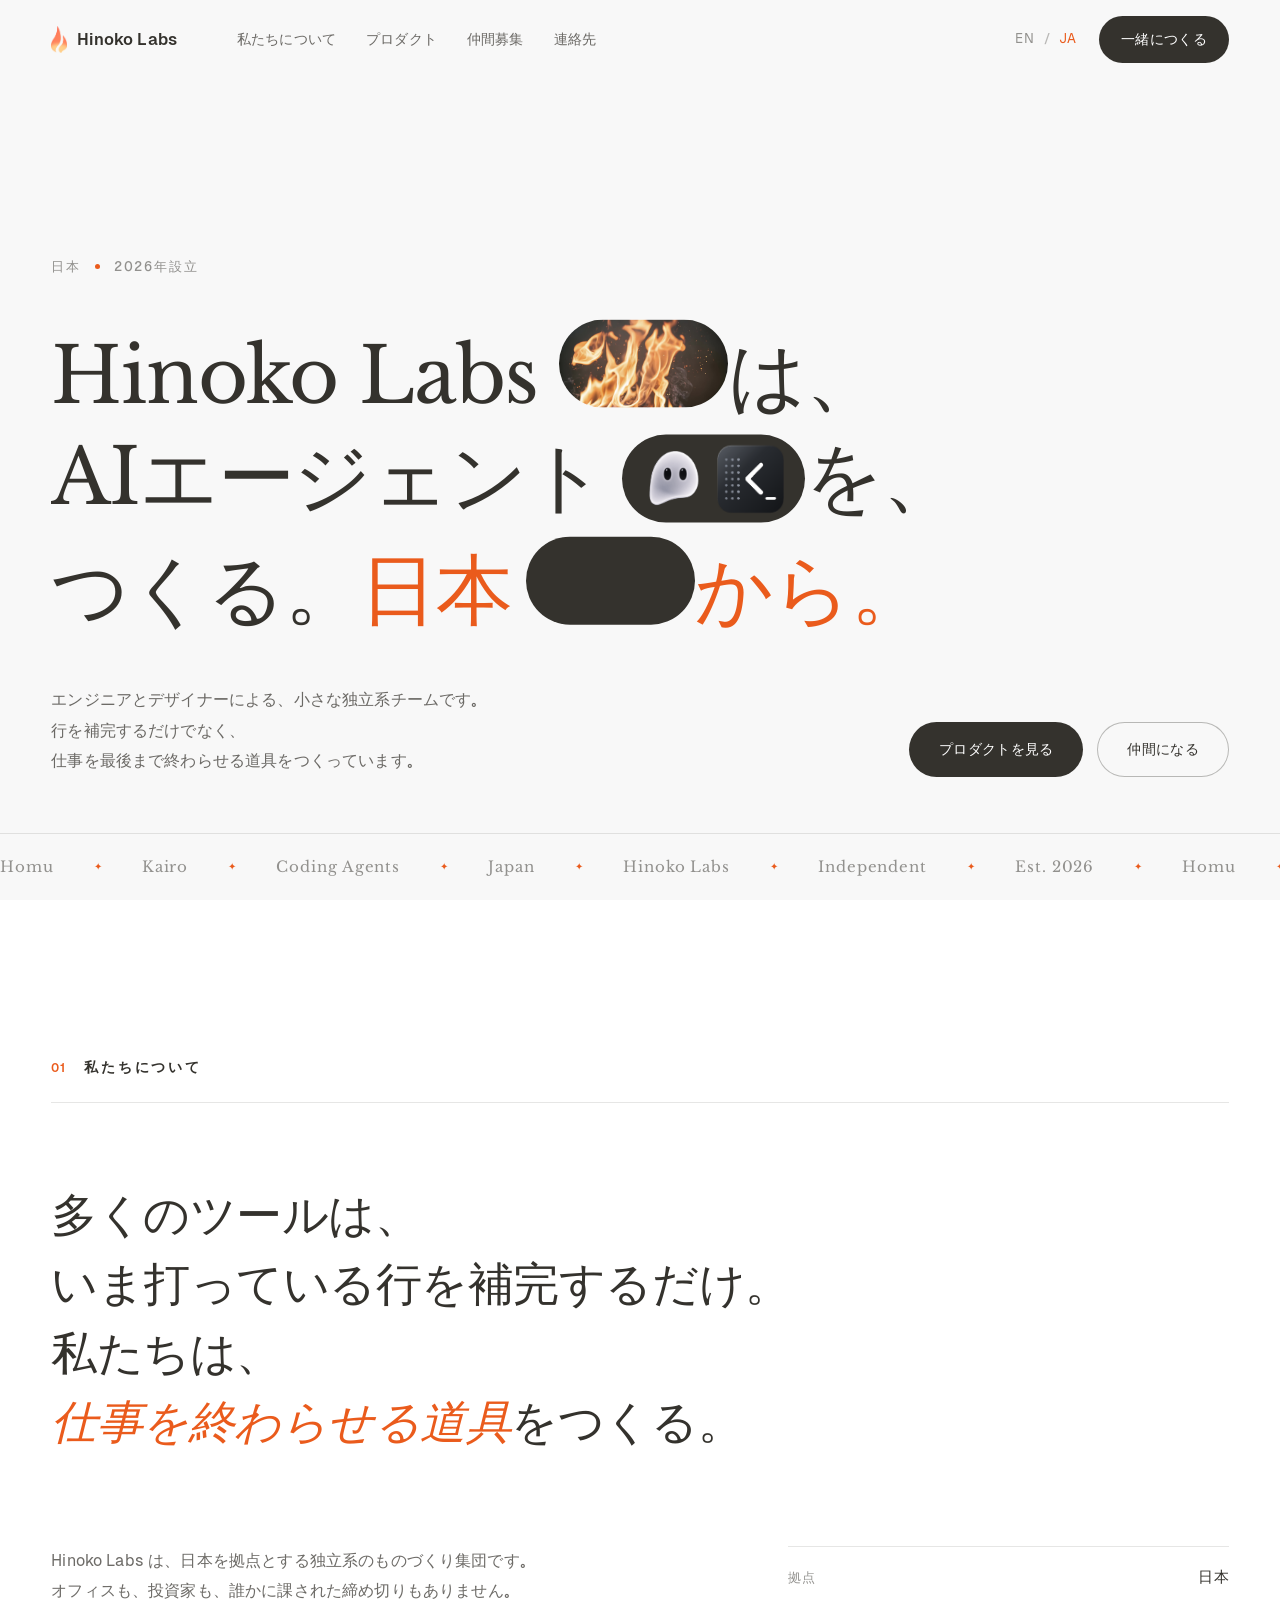
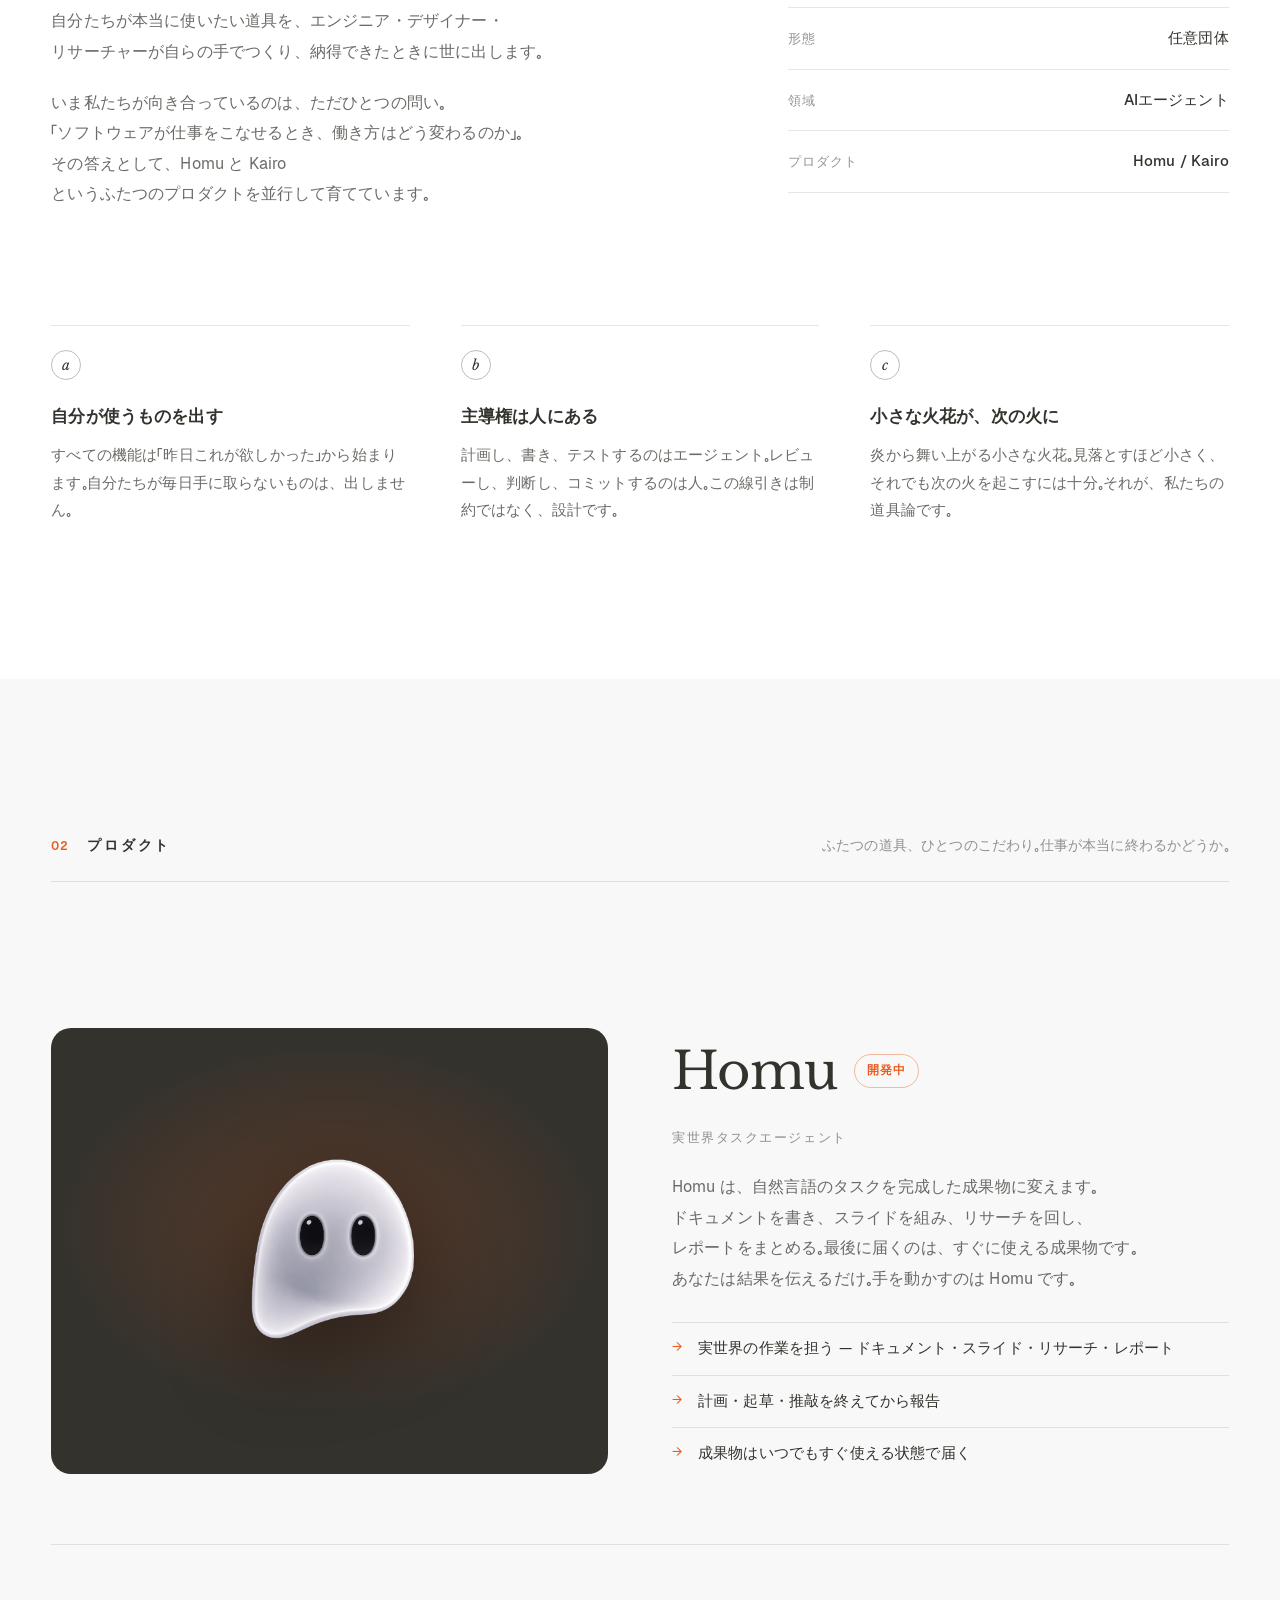
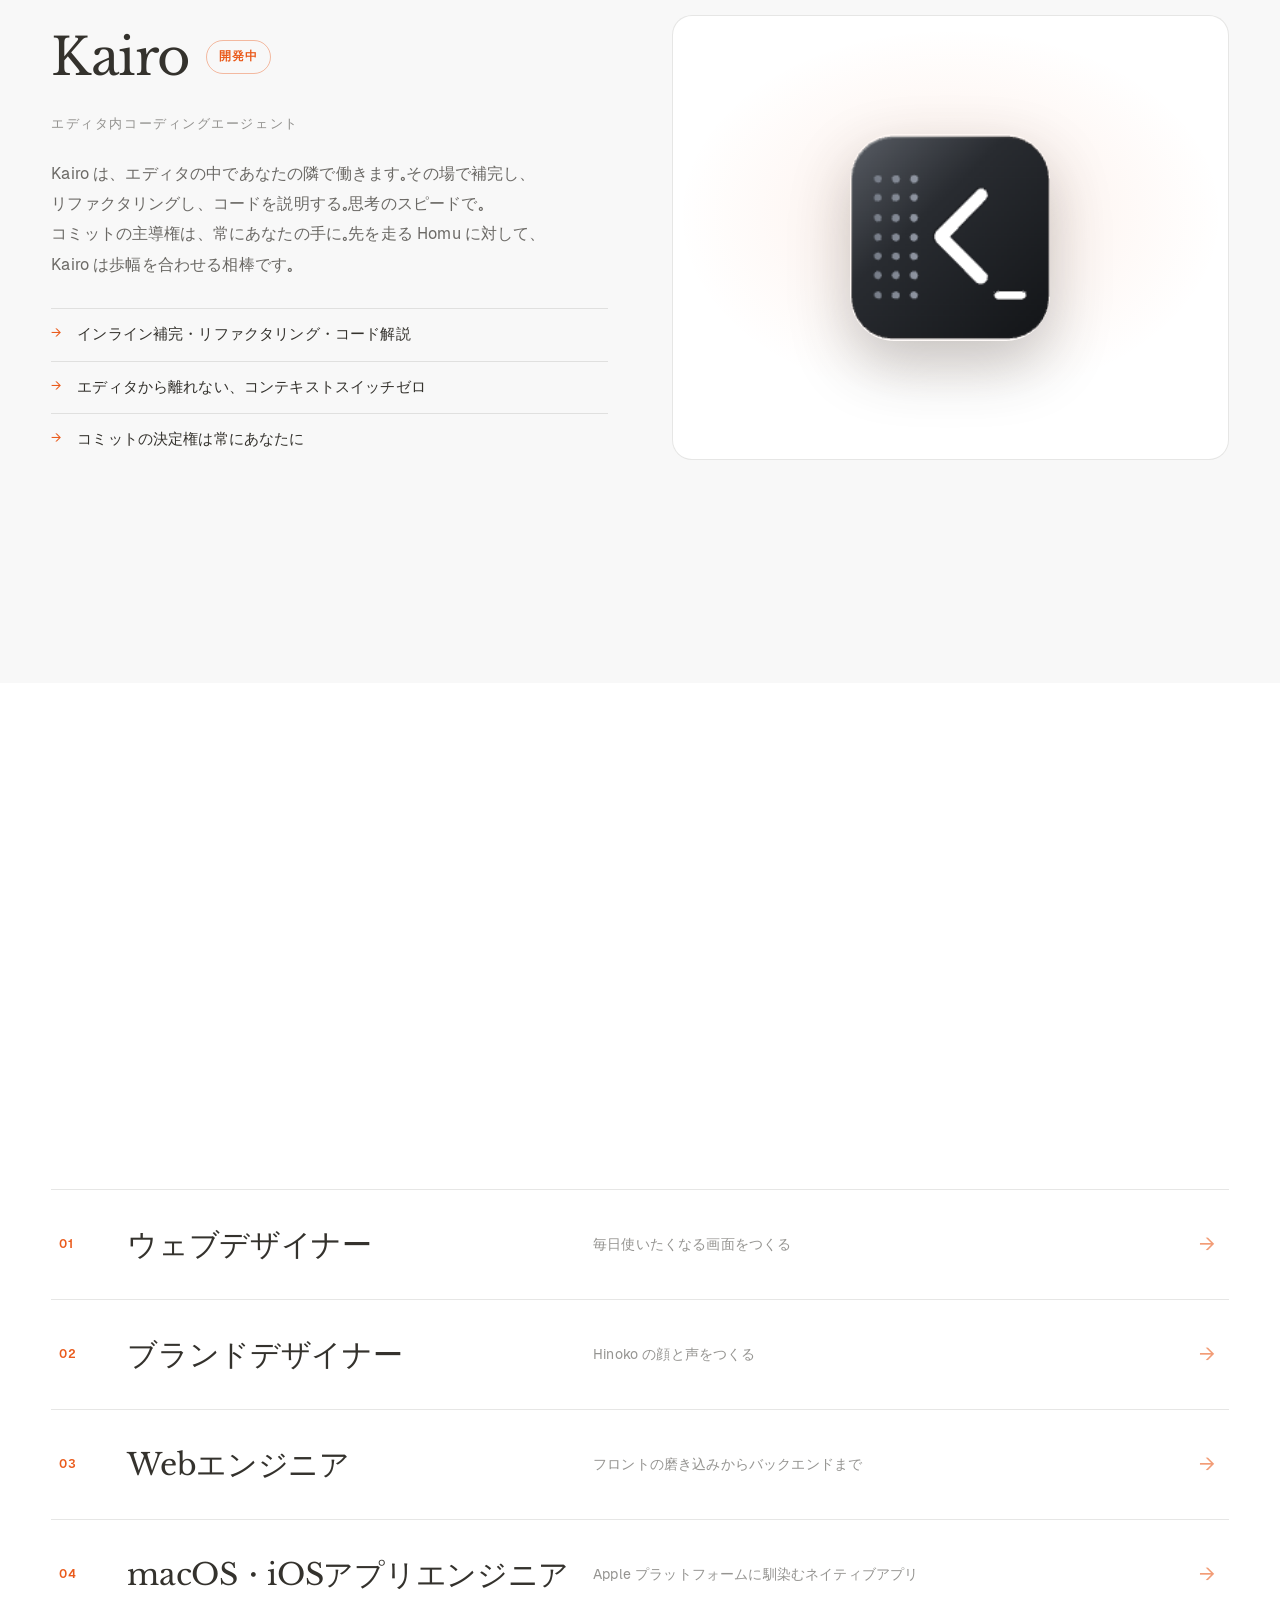
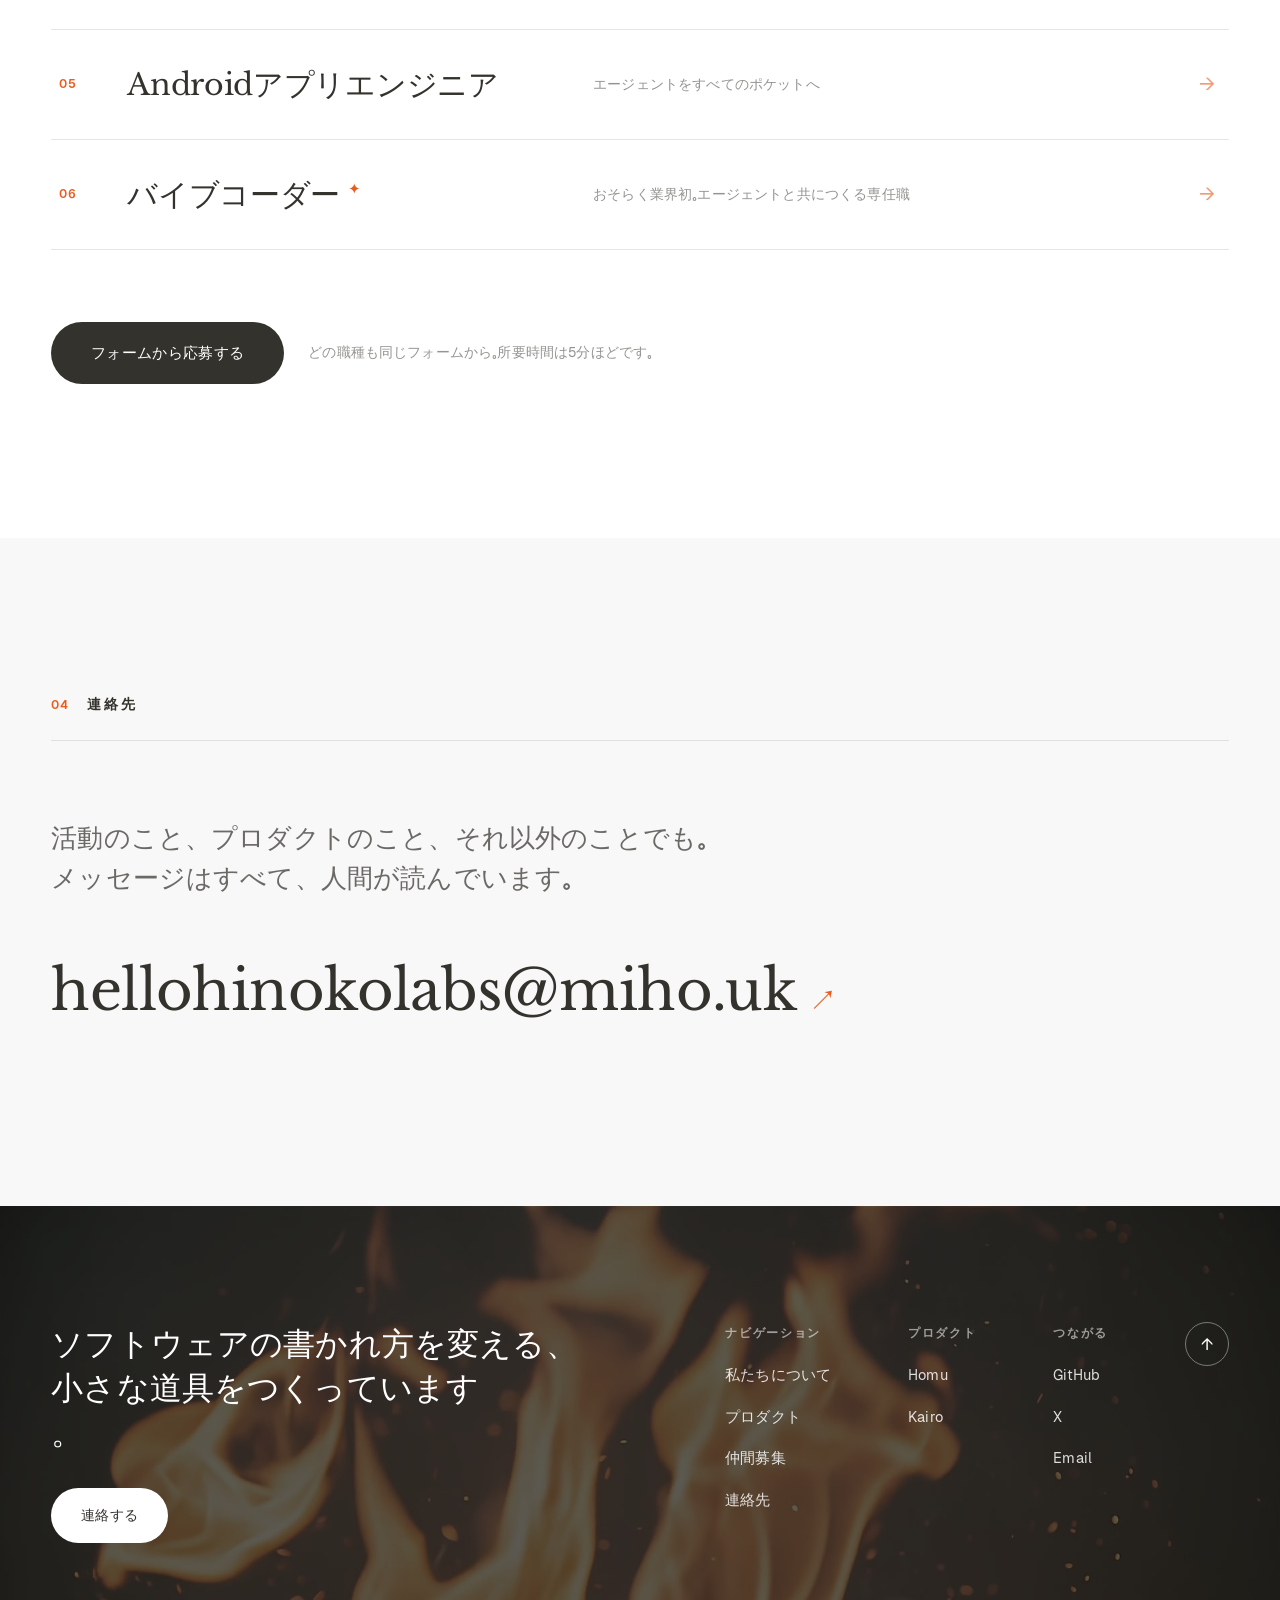
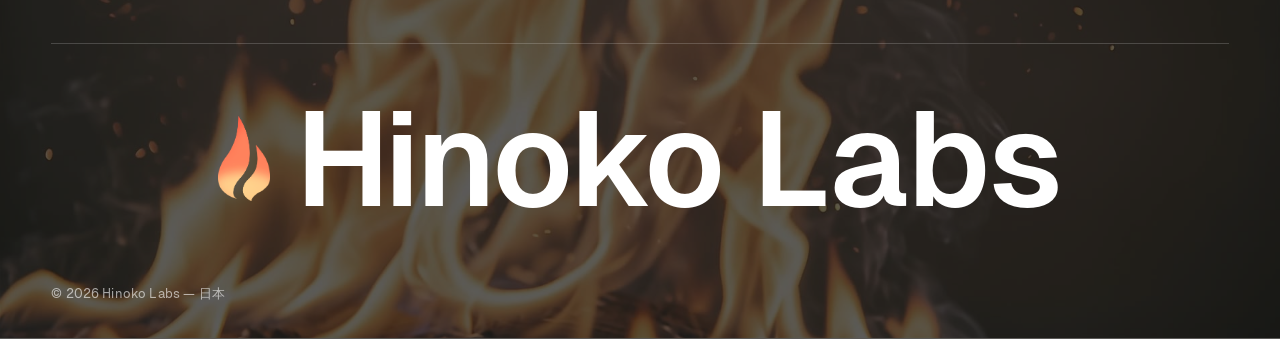
==== commit f8487a38: "Set Japanese as the default language" ====
--- a/index.html
+++ b/index.html
@@ -1,5 +1,5 @@
 <!DOCTYPE html>
-<html lang="en">
+<html lang="ja">
 <head>
 <meta charset="UTF-8">
 <meta name="viewport" content="width=device-width, initial-scale=1.0">
@@ -27,9 +27,9 @@
 
     <div class="header-right">
       <div class="lang-toggle" role="group" aria-label="Language">
-        <button type="button" class="lang-btn is-active" data-lang="en">EN</button>
+        <button type="button" class="lang-btn" data-lang="en">EN</button>
         <span class="lang-sep" aria-hidden="true">/</span>
-        <button type="button" class="lang-btn" data-lang="ja">JA</button>
+        <button type="button" class="lang-btn is-active" data-lang="ja">JA</button>
       </div>
       <a href="https://forms.gle/MGa2NQpNaHNPS29Q9" target="_blank" rel="noopener" class="btn btn-ink header-cta" data-en="Work with us" data-ja="一緒につくる">Work with us</a>
       <button type="button" class="menu-btn" id="menuBtn" aria-label="Open menu" aria-expanded="false">
@@ -49,9 +49,9 @@
   </nav>
   <div class="mobile-menu-foot">
     <div class="lang-toggle" role="group" aria-label="Language">
-      <button type="button" class="lang-btn is-active" data-lang="en">EN</button>
+      <button type="button" class="lang-btn" data-lang="en">EN</button>
       <span class="lang-sep" aria-hidden="true">/</span>
-      <button type="button" class="lang-btn" data-lang="ja">JA</button>
+      <button type="button" class="lang-btn is-active" data-lang="ja">JA</button>
     </div>
     <a class="mobile-menu-mail" href="mailto:hellohinokolabs@miho.uk">hellohinokolabs@miho.uk</a>
   </div>
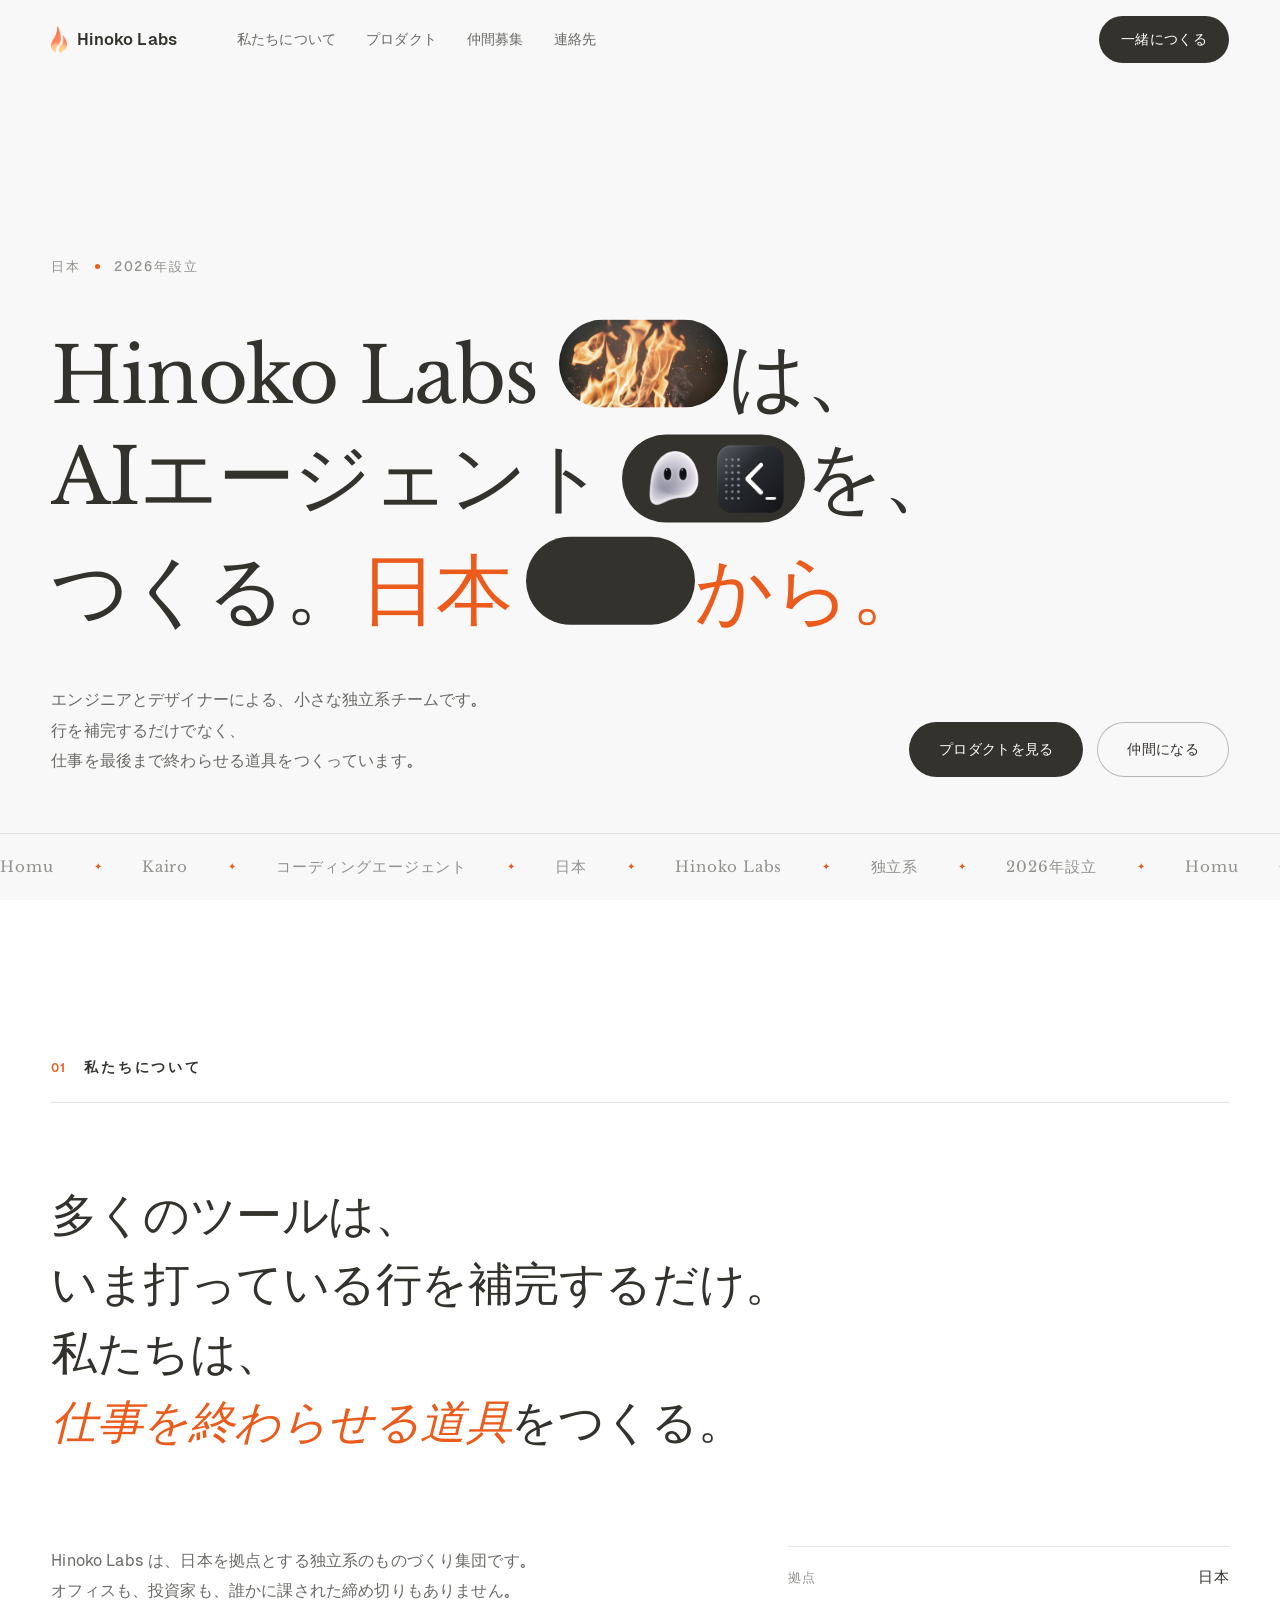
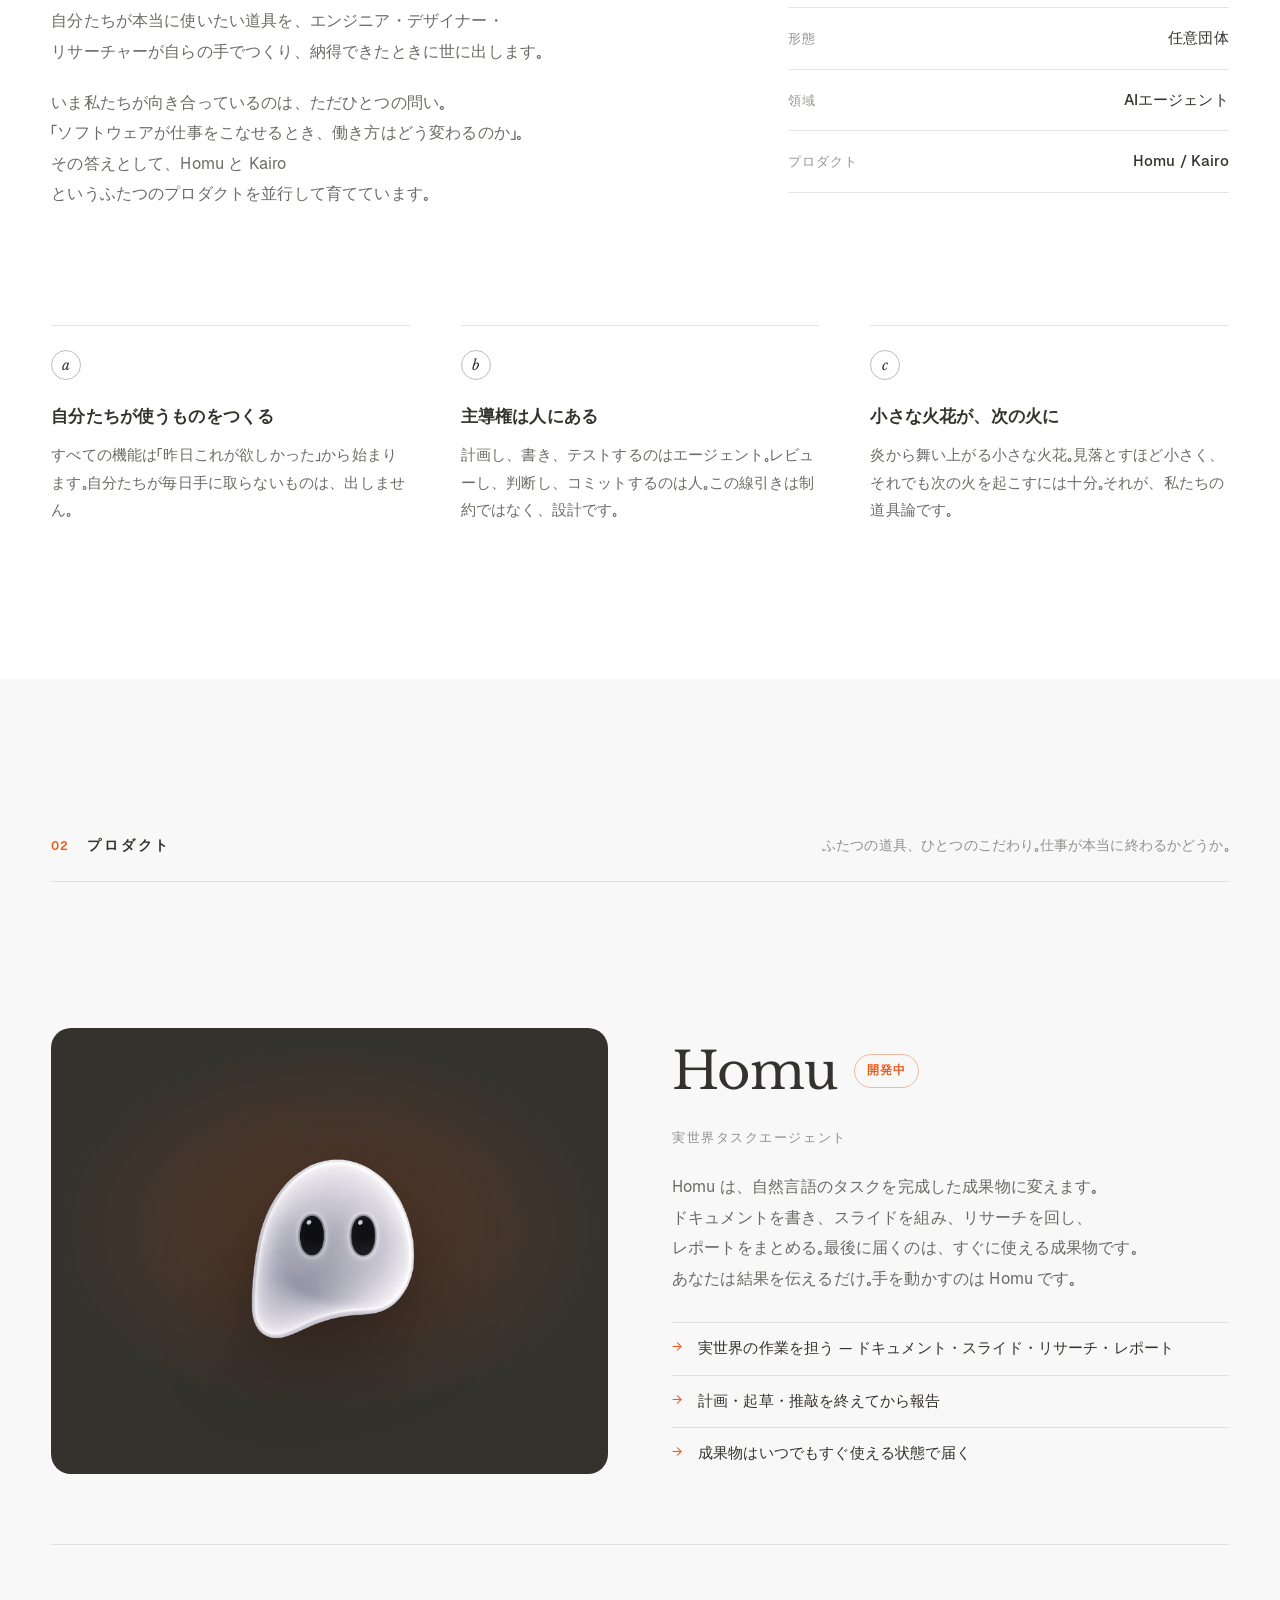
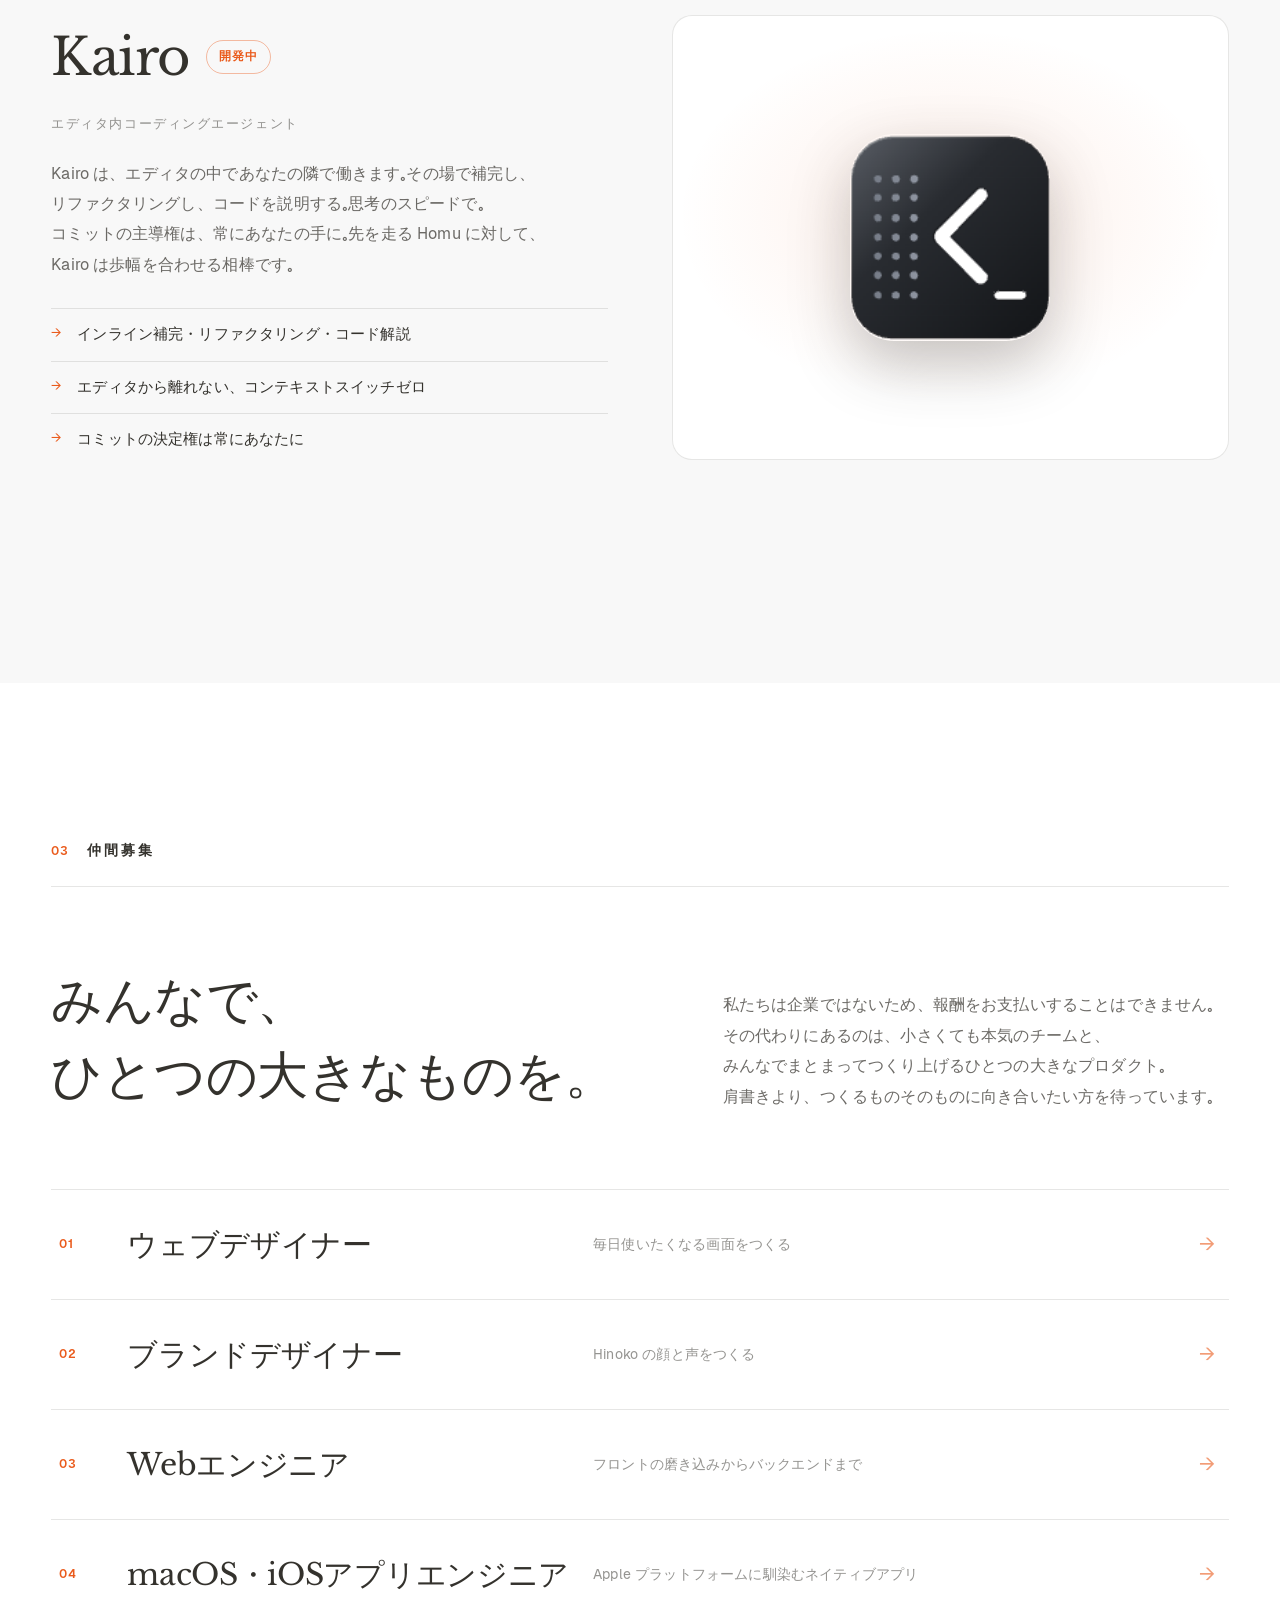
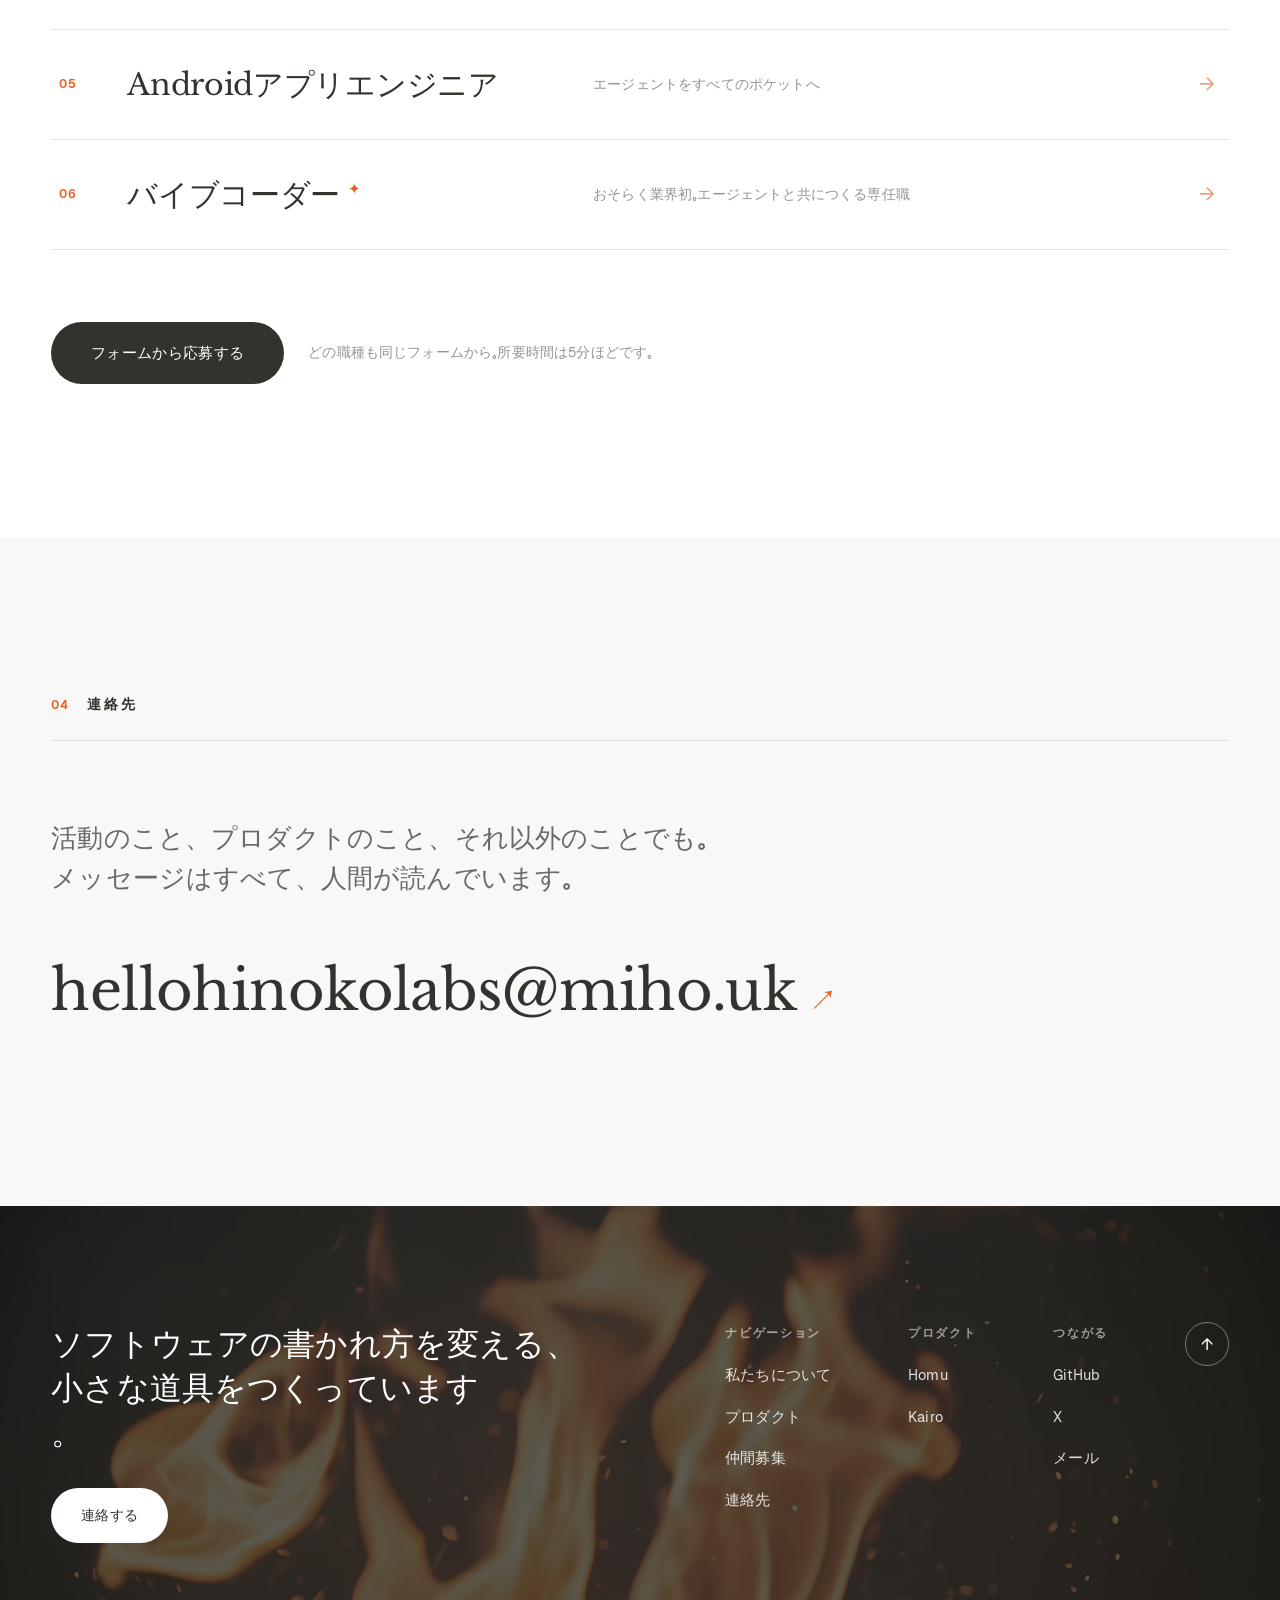
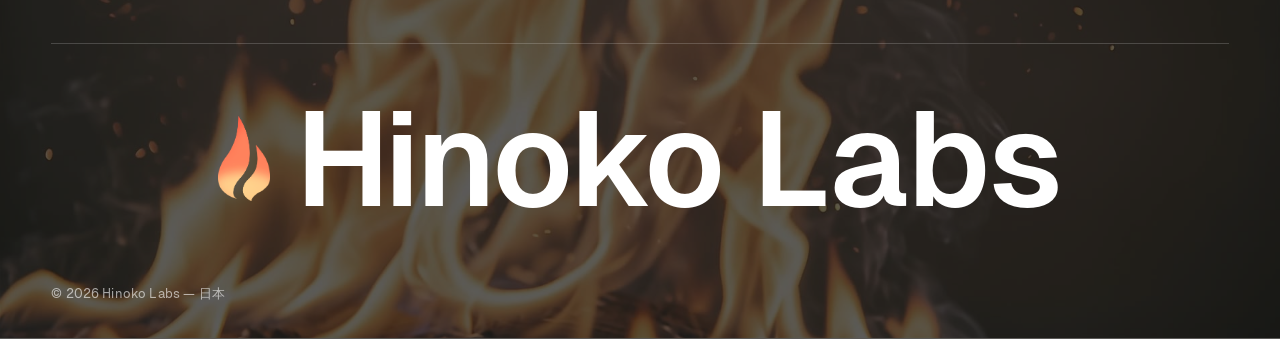
==== commit a24f079e: "refactor: 多言語切り替え機能を削除し日本語単一言語に統合 既存の言語切り替えロジックとスタイルを全て削除し、サイト全体を日本語表記に統一しました。 HTMLの全ての多言語対応データ属性を除去" ====
--- a/index.html
+++ b/index.html
@@ -3,8 +3,8 @@
 <head>
 <meta charset="UTF-8">
 <meta name="viewport" content="width=device-width, initial-scale=1.0">
-<title>Hinoko Labs</title>
-<meta name="description" content="Hinoko Labs is a Japan-based collective building AI agents — Homu and Kairo.">
+<title>Hinoko Labs — 日本でつくるAIエージェント</title>
+<meta name="description" content="Hinoko Labs は日本を拠点とする独立系チーム。AIエージェント Homu と Kairo を開発しています。">
 <link rel="icon" type="image/png" href="assets/hinoko-favicon.png" sizes="256x256">
 <link rel="stylesheet" href="styles.css">
 </head>
@@ -13,26 +13,21 @@
 <!-- ===== Header ===== -->
 <header class="site-header" id="siteHeader">
   <div class="header-inner">
-    <a href="#top" class="brand" aria-label="Hinoko Labs home">
+    <a href="#top" class="brand" aria-label="Hinoko Labs トップへ">
       <img class="brand-mark" src="assets/hinoko-logo.png" alt="">
       <span class="brand-name">Hinoko&nbsp;Labs</span>
     </a>
 
-    <nav class="main-nav" aria-label="Main">
-      <a href="#about"><span data-en="About" data-ja="私たちについて">About</span></a>
-      <a href="#products"><span data-en="Products" data-ja="プロダクト">Products</span></a>
-      <a href="#join"><span data-en="Join" data-ja="仲間募集">Join</span></a>
-      <a href="#contact"><span data-en="Contact" data-ja="連絡先">Contact</span></a>
+    <nav class="main-nav" aria-label="メインメニュー">
+      <a href="#about">私たちについて</a>
+      <a href="#products">プロダクト</a>
+      <a href="#join">仲間募集</a>
+      <a href="#contact">連絡先</a>
     </nav>
 
     <div class="header-right">
-      <div class="lang-toggle" role="group" aria-label="Language">
-        <button type="button" class="lang-btn" data-lang="en">EN</button>
-        <span class="lang-sep" aria-hidden="true">/</span>
-        <button type="button" class="lang-btn is-active" data-lang="ja">JA</button>
-      </div>
-      <a href="https://forms.gle/MGa2NQpNaHNPS29Q9" target="_blank" rel="noopener" class="btn btn-ink header-cta" data-en="Work with us" data-ja="一緒につくる">Work with us</a>
-      <button type="button" class="menu-btn" id="menuBtn" aria-label="Open menu" aria-expanded="false">
+      <a href="https://forms.gle/MGa2NQpNaHNPS29Q9" target="_blank" rel="noopener" class="btn btn-ink header-cta">一緒につくる</a>
+      <button type="button" class="menu-btn" id="menuBtn" aria-label="メニューを開く" aria-expanded="false">
         <span></span><span></span>
       </button>
     </div>
@@ -41,18 +36,13 @@
 
 <!-- Mobile menu -->
 <div class="mobile-menu" id="mobileMenu" hidden>
-  <nav aria-label="Mobile">
-    <a href="#about"><span data-en="About" data-ja="私たちについて">About</span></a>
-    <a href="#products"><span data-en="Products" data-ja="プロダクト">Products</span></a>
-    <a href="#join"><span data-en="Join" data-ja="仲間募集">Join</span></a>
-    <a href="#contact"><span data-en="Contact" data-ja="連絡先">Contact</span></a>
+  <nav aria-label="モバイルメニュー">
+    <a href="#about">私たちについて</a>
+    <a href="#products">プロダクト</a>
+    <a href="#join">仲間募集</a>
+    <a href="#contact">連絡先</a>
   </nav>
   <div class="mobile-menu-foot">
-    <div class="lang-toggle" role="group" aria-label="Language">
-      <button type="button" class="lang-btn" data-lang="en">EN</button>
-      <span class="lang-sep" aria-hidden="true">/</span>
-      <button type="button" class="lang-btn is-active" data-lang="ja">JA</button>
-    </div>
     <a class="mobile-menu-mail" href="mailto:hellohinokolabs@miho.uk">hellohinokolabs@miho.uk</a>
   </div>
 </div>
@@ -63,30 +53,22 @@
   <section class="hero">
     <div class="hero-inner">
       <p class="hero-meta hero-anim">
-        <span data-en="Japan" data-ja="日本">Japan</span>
+        <span>日本</span>
         <span class="hero-meta-dot" aria-hidden="true"></span>
-        <span data-en="Est. 2026" data-ja="2026年設立">Est. 2026</span>
+        <span>2026年設立</span>
       </p>
 
       <h1 class="hero-title" id="heroTitle">
-        <span class="line"><span class="line-inner"
-          data-en="Hinoko Labs <span class=&quot;hero-chip&quot;><video autoplay muted loop playsinline preload=&quot;metadata&quot; poster=&quot;assets/hinoko-fire-poster.jpg&quot; src=&quot;assets/hinoko-fire.mp4&quot;></video></span>"
-          data-ja="Hinoko Labs <span class=&quot;hero-chip&quot;><video autoplay muted loop playsinline preload=&quot;metadata&quot; poster=&quot;assets/hinoko-fire-poster.jpg&quot; src=&quot;assets/hinoko-fire.mp4&quot;></video></span>は、">Hinoko Labs <span class="hero-chip"><video autoplay muted loop playsinline preload="metadata" poster="assets/hinoko-fire-poster.jpg" src="assets/hinoko-fire.mp4"></video></span></span></span>
-        <span class="line"><span class="line-inner"
-          data-en="builds AI agents<span class=&quot;hero-logos&quot;><img src=&quot;assets/homu-logo.png&quot; alt=&quot;Homu&quot; class=&quot;hero-logo hero-logo--homu&quot;><img src=&quot;assets/kairo-logo.png&quot; alt=&quot;Kairo&quot; class=&quot;hero-logo hero-logo--kairo&quot;></span>"
-          data-ja="AIエージェント<span class=&quot;hero-logos&quot;><img src=&quot;assets/homu-logo.png&quot; alt=&quot;Homu&quot; class=&quot;hero-logo hero-logo--homu&quot;><img src=&quot;assets/kairo-logo.png&quot; alt=&quot;Kairo&quot; class=&quot;hero-logo hero-logo--kairo&quot;></span>を、">builds AI agents<span class="hero-logos"><img src="assets/homu-logo.png" alt="Homu" class="hero-logo hero-logo--homu"><img src="assets/kairo-logo.png" alt="Kairo" class="hero-logo hero-logo--kairo"></span></span></span>
-        <span class="line"><span class="line-inner"
-          data-en="<em>from Japan<span class=&quot;hero-tokyo&quot;><video autoplay muted loop playsinline preload=&quot;metadata&quot; src=&quot;assets/tokyo_pingpong.mp4&quot;></video></span>.</em>"
-          data-ja="つくる。<em>日本<span class=&quot;hero-tokyo&quot;><video autoplay muted loop playsinline preload=&quot;metadata&quot; src=&quot;assets/tokyo_pingpong.mp4&quot;></video></span>から。</em>"><em>from Japan<span class="hero-tokyo"><video autoplay muted loop playsinline preload="metadata" src="assets/tokyo_pingpong.mp4"></video></span>.</em></span></span>
+        <span class="line"><span class="line-inner">Hinoko Labs <span class="hero-chip"><video autoplay muted loop playsinline preload="metadata" poster="assets/hinoko-fire-poster.jpg" src="assets/hinoko-fire.mp4"></video></span>は、</span></span>
+        <span class="line"><span class="line-inner">AIエージェント<span class="hero-logos"><img src="assets/homu-logo.png" alt="Homu" class="hero-logo hero-logo--homu"><img src="assets/kairo-logo.png" alt="Kairo" class="hero-logo hero-logo--kairo"></span>を、</span></span>
+        <span class="line"><span class="line-inner">つくる。<em>日本<span class="hero-tokyo"><video autoplay muted loop playsinline preload="metadata" src="assets/tokyo_pingpong.mp4"></video></span>から。</em></span></span>
       </h1>
 
       <div class="hero-foot hero-anim">
-        <p class="hero-sub"
-           data-en="A small independent collective of engineers and designers. We make tools that don’t just complete your line — they finish the work."
-           data-ja="エンジニアとデザイナーによる、小さな独立系チームです。行を補完するだけでなく、仕事を最後まで終わらせる道具をつくっています。">A small independent collective of engineers and designers. We make tools that don’t just complete your line — they finish the work.</p>
+        <p class="hero-sub">エンジニアとデザイナーによる、小さな独立系チームです。行を補完するだけでなく、仕事を最後まで終わらせる道具をつくっています。</p>
         <div class="hero-actions">
-          <a href="#products" class="btn btn-ink" data-en="See the products" data-ja="プロダクトを見る">See the products</a>
-          <a href="#join" class="btn btn-line" data-en="Join the team" data-ja="仲間になる">Join the team</a>
+          <a href="#products" class="btn btn-ink">プロダクトを見る</a>
+          <a href="#join" class="btn btn-line">仲間になる</a>
         </div>
       </div>
     </div>
@@ -94,14 +76,14 @@
     <div class="hero-ticker" aria-hidden="true">
       <div class="ticker-track">
         <span>Homu</span><i>✦</i><span>Kairo</span><i>✦</i>
-        <span>Coding Agents</span><i>✦</i><span>Japan</span><i>✦</i>
-        <span>Hinoko Labs</span><i>✦</i><span>Independent</span><i>✦</i><span>Est. 2026</span><i>✦</i>
+        <span>コーディングエージェント</span><i>✦</i><span>日本</span><i>✦</i>
+        <span>Hinoko Labs</span><i>✦</i><span>独立系</span><i>✦</i><span>2026年設立</span><i>✦</i>
         <span>Homu</span><i>✦</i><span>Kairo</span><i>✦</i>
-        <span>Coding Agents</span><i>✦</i><span>Japan</span><i>✦</i>
-        <span>Hinoko Labs</span><i>✦</i><span>Independent</span><i>✦</i><span>Est. 2026</span><i>✦</i>
+        <span>コーディングエージェント</span><i>✦</i><span>日本</span><i>✦</i>
+        <span>Hinoko Labs</span><i>✦</i><span>独立系</span><i>✦</i><span>2026年設立</span><i>✦</i>
         <span>Homu</span><i>✦</i><span>Kairo</span><i>✦</i>
-        <span>Coding Agents</span><i>✦</i><span>Japan</span><i>✦</i>
-        <span>Hinoko Labs</span><i>✦</i><span>Independent</span><i>✦</i><span>Est. 2026</span><i>✦</i>
+        <span>コーディングエージェント</span><i>✦</i><span>日本</span><i>✦</i>
+        <span>Hinoko Labs</span><i>✦</i><span>独立系</span><i>✦</i><span>2026年設立</span><i>✦</i>
       </div>
     </div>
   </section>
@@ -111,37 +93,35 @@
     <div class="container">
       <div class="section-head reveal">
         <span class="section-index">01</span>
-        <h2 class="section-label" data-en="About" data-ja="私たちについて">About</h2>
+        <h2 class="section-label">私たちについて</h2>
       </div>
 
       <p class="manifesto">
-        <span class="reveal-line" data-en="Most tools complete the line you’re typing." data-ja="多くのツールは、いま打っている行を補完するだけ。">Most tools complete the line you’re typing.</span>
-        <span class="reveal-line" data-en="We build the ones that <span class=&quot;accent&quot;>finish the work.</span>" data-ja="私たちは、<span class=&quot;accent&quot;>仕事を終わらせる道具</span>をつくる。">We build the ones that <span class="accent">finish the work.</span></span>
+        <span class="reveal-line">多くのツールは、いま打っている行を補完するだけ。</span>
+        <span class="reveal-line">私たちは、<span class="accent">仕事を終わらせる道具</span>をつくる。</span>
       </p>
 
       <div class="about-grid">
         <div class="about-copy reveal">
-          <p data-en="Hinoko Labs is an independent collective based in Japan. No office, no investors, no deadlines set by anyone but us. We are engineers, designers and researchers who build the tools we want to use ourselves — and ship them when they’re genuinely ready."
-             data-ja="Hinoko Labs は、日本を拠点とする独立系のものづくり集団です。オフィスも、投資家も、誰かに課された締め切りもありません。自分たちが本当に使いたい道具を、エンジニア・デザイナー・リサーチャーが自らの手でつくり、納得できたときに世に出します。">Hinoko Labs is an independent collective based in Japan. No office, no investors, no deadlines set by anyone but us. We are engineers, designers and researchers who build the tools we want to use ourselves — and ship them when they’re genuinely ready.</p>
-          <p data-en="Right now everything we do orbits one question: what does work look like when software can do the work? Our answer so far is two products — Homu and Kairo — built in the open, side by side."
-             data-ja="いま私たちが向き合っているのは、ただひとつの問い。「ソフトウェアが仕事をこなせるとき、働き方はどう変わるのか」。その答えとして、Homu と Kairo というふたつのプロダクトを並行して育てています。">Right now everything we do orbits one question: what does work look like when software can do the work? Our answer so far is two products — Homu and Kairo — built in the open, side by side.</p>
+          <p>Hinoko Labs は、日本を拠点とする独立系のものづくり集団です。オフィスも、投資家も、誰かに課された締め切りもありません。自分たちが本当に使いたい道具を、エンジニア・デザイナー・リサーチャーが自らの手でつくり、納得できたときに世に出します。</p>
+          <p>いま私たちが向き合っているのは、ただひとつの問い。「ソフトウェアが仕事をこなせるとき、働き方はどう変わるのか」。その答えとして、Homu と Kairo というふたつのプロダクトを並行して育てています。</p>
         </div>
 
         <dl class="about-facts reveal">
           <div class="fact">
-            <dt data-en="Base" data-ja="拠点">Base</dt>
-            <dd data-en="Japan" data-ja="日本">Japan</dd>
+            <dt>拠点</dt>
+            <dd>日本</dd>
           </div>
           <div class="fact">
-            <dt data-en="Structure" data-ja="形態">Structure</dt>
-            <dd data-en="Independent collective" data-ja="任意団体">Independent collective</dd>
+            <dt>形態</dt>
+            <dd>任意団体</dd>
           </div>
           <div class="fact">
-            <dt data-en="Focus" data-ja="領域">Focus</dt>
-            <dd data-en="AI agents" data-ja="AIエージェント">AI agents</dd>
+            <dt>領域</dt>
+            <dd>AIエージェント</dd>
           </div>
           <div class="fact">
-            <dt data-en="Products" data-ja="プロダクト">Products</dt>
+            <dt>プロダクト</dt>
             <dd>Homu / Kairo</dd>
           </div>
         </dl>
@@ -150,21 +130,18 @@
       <div class="principles">
         <div class="principle reveal">
           <span class="principle-num">a</span>
-          <h3 data-en="Ship what we’d use" data-ja="自分が使うものを出す">Ship what we’d use</h3>
-          <p data-en="Every feature starts as something one of us wanted yesterday. If we wouldn’t reach for it daily, it doesn’t ship."
-             data-ja="すべての機能は「昨日これが欲しかった」から始まります。自分たちが毎日手に取らないものは、出しません。">Every feature starts as something one of us wanted yesterday. If we wouldn’t reach for it daily, it doesn’t ship.</p>
+          <h3>自分たちが使うものをつくる</h3>
+          <p>すべての機能は「昨日これが欲しかった」から始まります。自分たちが毎日手に取らないものは、出しません。</p>
         </div>
         <div class="principle reveal">
           <span class="principle-num">b</span>
-          <h3 data-en="The human stays in charge" data-ja="主導権は人にある">The human stays in charge</h3>
-          <p data-en="Agents plan, write and test. You review, decide and commit. That boundary is a feature, not a limitation."
-             data-ja="計画し、書き、テストするのはエージェント。レビューし、判断し、コミットするのは人。この線引きは制約ではなく、設計です。">Agents plan, write and test. You review, decide and commit. That boundary is a feature, not a limitation.</p>
+          <h3>主導権は人にある</h3>
+          <p>計画し、書き、テストするのはエージェント。レビューし、判断し、コミットするのは人。この線引きは制約ではなく、設計です。</p>
         </div>
         <div class="principle reveal">
           <span class="principle-num">c</span>
-          <h3 data-en="Small sparks, big fires" data-ja="小さな火花が、次の火に">Small sparks, big fires</h3>
-          <p data-en="Hinoko means the sparks that drift up from a fire, small enough to miss and enough to start the next one. That’s our theory of tools."
-             data-ja="炎から舞い上がる小さな火花。見落とすほど小さく、それでも次の火を起こすには十分。それが、私たちの道具論です。">Hinoko means the sparks that drift up from a fire, small enough to miss and enough to start the next one. That’s our theory of tools.</p>
+          <h3>小さな火花が、次の火に</h3>
+          <p>炎から舞い上がる小さな火花。見落とすほど小さく、それでも次の火を起こすには十分。それが、私たちの道具論です。</p>
         </div>
       </div>
     </div>
@@ -175,28 +152,26 @@
     <div class="container">
       <div class="section-head reveal">
         <span class="section-index">02</span>
-        <h2 class="section-label" data-en="Products" data-ja="プロダクト">Products</h2>
-        <p class="section-note" data-en="Two tools, one obsession — work that actually gets finished." data-ja="ふたつの道具、ひとつのこだわり。仕事が本当に終わるかどうか。">Two tools, one obsession — work that actually gets finished.</p>
+        <h2 class="section-label">プロダクト</h2>
+        <p class="section-note">ふたつの道具、ひとつのこだわり。仕事が本当に終わるかどうか。</p>
       </div>
 
       <!-- Homu -->
       <article class="product reveal">
         <div class="product-visual product-visual--homu">
-          <img src="assets/homu-logo.png" alt="Homu logo" class="product-logo product-logo--homu">
+          <img src="assets/homu-logo.png" alt="Homu ロゴ" class="product-logo product-logo--homu">
         </div>
         <div class="product-body">
           <header class="product-head">
             <h3 class="product-name">Homu</h3>
-            <span class="status-tag" data-en="In development" data-ja="開発中">In development</span>
+            <span class="status-tag">開発中</span>
           </header>
-          <p class="product-type" data-en="Real-world task agent" data-ja="実世界タスクエージェント">Real-world task agent</p>
-          <p class="product-desc"
-             data-en="Homu takes a task from plain words to a finished deliverable. It drafts the document, builds the deck, runs the research and assembles the report — then hands you something you can actually use. You describe the outcome; Homu does the work."
-             data-ja="Homu は、自然言語のタスクを完成した成果物に変えます。ドキュメントを書き、スライドを組み、リサーチを回し、レポートをまとめる。最後に届くのは、すぐに使える成果物です。あなたは結果を伝えるだけ。手を動かすのは Homu です。">Homu takes a task from plain words to a finished deliverable. It drafts the document, builds the deck, runs the research and assembles the report — then hands you something you can actually use. You describe the outcome; Homu does the work.</p>
+          <p class="product-type">実世界タスクエージェント</p>
+          <p class="product-desc">Homu は、自然言語のタスクを完成した成果物に変えます。ドキュメントを書き、スライドを組み、リサーチを回し、レポートをまとめる。最後に届くのは、すぐに使える成果物です。あなたは結果を伝えるだけ。手を動かすのは Homu です。</p>
           <ul class="product-points">
-            <li data-en="Handles real-world work — docs, decks, research, reports" data-ja="実世界の作業を担う — ドキュメント・スライド・リサーチ・レポート">Handles real-world work — docs, decks, research, reports</li>
-            <li data-en="Plans, drafts and refines before it reports back" data-ja="計画・起草・推敲を終えてから報告">Plans, drafts and refines before it reports back</li>
-            <li data-en="Every deliverable arrives ready to use" data-ja="成果物はいつでもすぐ使える状態で届く">Every deliverable arrives ready to use</li>
+            <li>実世界の作業を担う — ドキュメント・スライド・リサーチ・レポート</li>
+            <li>計画・起草・推敲を終えてから報告</li>
+            <li>成果物はいつでもすぐ使える状態で届く</li>
           </ul>
         </div>
       </article>
@@ -204,21 +179,19 @@
       <!-- Kairo -->
       <article class="product product--flip reveal">
         <div class="product-visual product-visual--kairo">
-          <img src="assets/kairo-logo.png" alt="Kairo logo" class="product-logo product-logo--kairo">
+          <img src="assets/kairo-logo.png" alt="Kairo ロゴ" class="product-logo product-logo--kairo">
         </div>
         <div class="product-body">
           <header class="product-head">
             <h3 class="product-name">Kairo</h3>
-            <span class="status-tag" data-en="In development" data-ja="開発中">In development</span>
+            <span class="status-tag">開発中</span>
           </header>
-          <p class="product-type" data-en="In-editor coding agent" data-ja="エディタ内コーディングエージェント">In-editor coding agent</p>
-          <p class="product-desc"
-             data-en="Kairo works next to you, inside the editor. It completes, refactors and explains code in place, at the speed of thought — while you stay in charge of every commit. Where Homu runs ahead, Kairo keeps pace."
-             data-ja="Kairo は、エディタの中であなたの隣で働きます。その場で補完し、リファクタリングし、コードを説明する。思考のスピードで。コミットの主導権は、常にあなたの手に。先を走る Homu に対して、Kairo は歩幅を合わせる相棒です。">Kairo works next to you, inside the editor. It completes, refactors and explains code in place, at the speed of thought — while you stay in charge of every commit. Where Homu runs ahead, Kairo keeps pace.</p>
+          <p class="product-type">エディタ内コーディングエージェント</p>
+          <p class="product-desc">Kairo は、エディタの中であなたの隣で働きます。その場で補完し、リファクタリングし、コードを説明する。思考のスピードで。コミットの主導権は、常にあなたの手に。先を走る Homu に対して、Kairo は歩幅を合わせる相棒です。</p>
           <ul class="product-points">
-            <li data-en="Inline completion, refactoring and explanation" data-ja="インライン補完・リファクタリング・コード解説">Inline completion, refactoring and explanation</li>
-            <li data-en="Lives in your editor — no context switching" data-ja="エディタから離れない、コンテキストスイッチゼロ">Lives in your editor — no context switching</li>
-            <li data-en="You own every commit, always" data-ja="コミットの決定権は常にあなたに">You own every commit, always</li>
+            <li>インライン補完・リファクタリング・コード解説</li>
+            <li>エディタから離れない、コンテキストスイッチゼロ</li>
+            <li>コミットの決定権は常にあなたに</li>
           </ul>
         </div>
       </article>
@@ -230,60 +203,56 @@
     <div class="container">
       <div class="section-head reveal">
         <span class="section-index">03</span>
-        <h2 class="section-label" data-en="Join" data-ja="仲間募集">Join</h2>
+        <h2 class="section-label">仲間募集</h2>
       </div>
 
       <div class="join-intro reveal">
-        <h3 class="join-title"
-            data-en="Build one big thing, together."
-            data-ja="みんなで、ひとつの大きなものを。">Build one big thing, together.</h3>
-        <p class="join-text"
-           data-en="We’re not a company, so we can’t pay you — what we can offer is a small, serious team shipping one ambitious product together. If you want your work to matter more than your title, we’d love to hear from you."
-           data-ja="私たちは企業ではないため、報酬をお支払いすることはできません。その代わりにあるのは、小さくても本気のチームと、みんなでまとまってつくり上げるひとつの大きなプロダクト。肩書きより、つくるものそのものに向き合いたい方を待っています。">We’re not a company, so we can’t pay you — what we can offer is a small, serious team shipping one ambitious product together. If you want your work to matter more than your title, we’d love to hear from you.</p>
+        <h3 class="join-title">みんなで、ひとつの大きなものを。</h3>
+        <p class="join-text">私たちは企業ではないため、報酬をお支払いすることはできません。その代わりにあるのは、小さくても本気のチームと、みんなでまとまってつくり上げるひとつの大きなプロダクト。肩書きより、つくるものそのものに向き合いたい方を待っています。</p>
       </div>
 
       <ul class="role-list">
         <li class="reveal"><a class="role-row" href="https://forms.gle/MGa2NQpNaHNPS29Q9" target="_blank" rel="noopener">
           <span class="role-num">01</span>
-          <span class="role-name" data-en="Web Designer" data-ja="ウェブデザイナー">Web Designer</span>
-          <span class="role-note" data-en="Interfaces people enjoy living in" data-ja="毎日使いたくなる画面をつくる">Interfaces people enjoy living in</span>
+          <span class="role-name">ウェブデザイナー</span>
+          <span class="role-note">毎日使いたくなる画面をつくる</span>
           <span class="role-arrow" aria-hidden="true">→</span>
         </a></li>
         <li class="reveal"><a class="role-row" href="https://forms.gle/MGa2NQpNaHNPS29Q9" target="_blank" rel="noopener">
           <span class="role-num">02</span>
-          <span class="role-name" data-en="Brand Designer" data-ja="ブランドデザイナー">Brand Designer</span>
-          <span class="role-note" data-en="Give Hinoko a voice and a face" data-ja="Hinoko の顔と声をつくる">Give Hinoko a voice and a face</span>
+          <span class="role-name">ブランドデザイナー</span>
+          <span class="role-note">Hinoko の顔と声をつくる</span>
           <span class="role-arrow" aria-hidden="true">→</span>
         </a></li>
         <li class="reveal"><a class="role-row" href="https://forms.gle/MGa2NQpNaHNPS29Q9" target="_blank" rel="noopener">
           <span class="role-num">03</span>
-          <span class="role-name" data-en="Web Engineer" data-ja="Webエンジニア">Web Engineer</span>
-          <span class="role-note" data-en="From frontend polish to backend plumbing" data-ja="フロントの磨き込みからバックエンドまで">From frontend polish to backend plumbing</span>
+          <span class="role-name">Webエンジニア</span>
+          <span class="role-note">フロントの磨き込みからバックエンドまで</span>
           <span class="role-arrow" aria-hidden="true">→</span>
         </a></li>
         <li class="reveal"><a class="role-row" href="https://forms.gle/MGa2NQpNaHNPS29Q9" target="_blank" rel="noopener">
           <span class="role-num">04</span>
-          <span class="role-name" data-en="macOS / iOS Engineer" data-ja="macOS・iOSアプリエンジニア">macOS / iOS Engineer</span>
-          <span class="role-note" data-en="Native apps that feel at home on Apple platforms" data-ja="Apple プラットフォームに馴染むネイティブアプリ">Native apps that feel at home on Apple platforms</span>
+          <span class="role-name">macOS・iOSアプリエンジニア</span>
+          <span class="role-note">Apple プラットフォームに馴染むネイティブアプリ</span>
           <span class="role-arrow" aria-hidden="true">→</span>
         </a></li>
         <li class="reveal"><a class="role-row" href="https://forms.gle/MGa2NQpNaHNPS29Q9" target="_blank" rel="noopener">
           <span class="role-num">05</span>
-          <span class="role-name" data-en="Android Engineer" data-ja="Androidアプリエンジニア">Android Engineer</span>
-          <span class="role-note" data-en="Bring the agents to every pocket" data-ja="エージェントをすべてのポケットへ">Bring the agents to every pocket</span>
+          <span class="role-name">Androidアプリエンジニア</span>
+          <span class="role-note">エージェントをすべてのポケットへ</span>
           <span class="role-arrow" aria-hidden="true">→</span>
         </a></li>
         <li class="reveal"><a class="role-row role-row--special" href="https://forms.gle/MGa2NQpNaHNPS29Q9" target="_blank" rel="noopener">
           <span class="role-num">06</span>
-          <span class="role-name" data-en="Vibe Coder" data-ja="バイブコーダー">Vibe Coder</span>
-          <span class="role-note" data-en="Possibly an industry first — build with agents, full time" data-ja="おそらく業界初。エージェントと共につくる専任職">Possibly an industry first — build with agents, full time</span>
+          <span class="role-name">バイブコーダー</span>
+          <span class="role-note">おそらく業界初。エージェントと共につくる専任職</span>
           <span class="role-arrow" aria-hidden="true">→</span>
         </a></li>
       </ul>
 
       <div class="join-cta reveal">
-        <a href="https://forms.gle/MGa2NQpNaHNPS29Q9" target="_blank" rel="noopener" class="btn btn-ink btn-lg" data-en="Apply via the form" data-ja="フォームから応募する">Apply via the form</a>
-        <p class="join-cta-note" data-en="One form for every role — takes about five minutes." data-ja="どの職種も同じフォームから。所要時間は5分ほどです。">One form for every role — takes about five minutes.</p>
+        <a href="https://forms.gle/MGa2NQpNaHNPS29Q9" target="_blank" rel="noopener" class="btn btn-ink btn-lg">フォームから応募する</a>
+        <p class="join-cta-note">どの職種も同じフォームから。所要時間は5分ほどです。</p>
       </div>
     </div>
   </section>
@@ -293,12 +262,10 @@
     <div class="container">
       <div class="section-head reveal">
         <span class="section-index">04</span>
-        <h2 class="section-label" data-en="Contact" data-ja="連絡先">Contact</h2>
+        <h2 class="section-label">連絡先</h2>
       </div>
       <div class="contact-body reveal">
-        <p class="contact-text"
-           data-en="Questions about our work, the products, or anything else — write to us. A human reads every message."
-           data-ja="活動のこと、プロダクトのこと、それ以外のことでも。メッセージはすべて、人間が読んでいます。">Questions about our work, the products, or anything else — write to us. A human reads every message.</p>
+        <p class="contact-text">活動のこと、プロダクトのこと、それ以外のことでも。メッセージはすべて、人間が読んでいます。</p>
         <a href="mailto:hellohinokolabs@miho.uk" class="contact-mail"><span>hellohinokolabs@miho.uk</span><i aria-hidden="true">↗</i></a>
       </div>
     </div>
@@ -318,32 +285,30 @@
   <div class="footer-inner">
     <div class="footer-top">
       <div class="footer-statement">
-        <p class="footer-line"
-           data-en="We make small tools that change how software gets written."
-           data-ja="<span class=&quot;nowrap&quot;>ソフトウェアの書かれ方を変える、</span><br>小さな道具をつくっています。">We make small tools that change how software gets written.</p>
-        <a href="mailto:hellohinokolabs@miho.uk" class="btn btn-solid footer-cta" data-en="Get in touch" data-ja="連絡する">Get in touch</a>
+        <p class="footer-line"><span class="nowrap">ソフトウェアの書かれ方を変える、</span><br>小さな道具をつくっています。</p>
+        <a href="mailto:hellohinokolabs@miho.uk" class="btn btn-solid footer-cta">連絡する</a>
       </div>
 
       <div class="footer-cols">
         <div class="footer-col">
-          <p class="footer-col-head" data-en="Navigate" data-ja="ナビゲーション">Navigate</p>
-          <a href="#about" data-en="About" data-ja="私たちについて">About</a>
-          <a href="#products" data-en="Products" data-ja="プロダクト">Products</a>
-          <a href="#join" data-en="Join" data-ja="仲間募集">Join</a>
-          <a href="#contact" data-en="Contact" data-ja="連絡先">Contact</a>
+          <p class="footer-col-head">ナビゲーション</p>
+          <a href="#about">私たちについて</a>
+          <a href="#products">プロダクト</a>
+          <a href="#join">仲間募集</a>
+          <a href="#contact">連絡先</a>
         </div>
         <div class="footer-col">
-          <p class="footer-col-head" data-en="Products" data-ja="プロダクト">Products</p>
+          <p class="footer-col-head">プロダクト</p>
           <a href="#products">Homu</a>
           <a href="#products">Kairo</a>
         </div>
         <div class="footer-col">
-          <p class="footer-col-head" data-en="Connect" data-ja="つながる">Connect</p>
+          <p class="footer-col-head">つながる</p>
           <a href="#" rel="noopener">GitHub</a>
           <a href="#" rel="noopener">X</a>
-          <a href="mailto:hellohinokolabs@miho.uk">Email</a>
-        </div>
-        <button type="button" class="to-top" id="toTop" aria-label="Back to top">↑</button>
+          <a href="mailto:hellohinokolabs@miho.uk">メール</a>
+        </div>
+        <button type="button" class="to-top" id="toTop" aria-label="トップへ戻る">↑</button>
       </div>
     </div>
 
@@ -353,7 +318,7 @@
     </div>
 
     <div class="footer-bottom">
-      <p data-en="© 2026 Hinoko Labs, Japan." data-ja="© 2026 Hinoko Labs — 日本">© 2026 Hinoko Labs, Japan.</p>
+      <p>© 2026 Hinoko Labs — 日本</p>
     </div>
   </div>
 </footer>
--- a/styles.css
+++ b/styles.css
@@ -174,12 +174,6 @@
 
 .header-right { margin-left: auto; display: flex; align-items: center; gap: 20px; }
 
-.lang-toggle { display: flex; align-items: center; gap: 7px; font-size: 13px; font-weight: 500; }
-.lang-btn { color: var(--ink-50); padding: 4px 2px; letter-spacing: 0.05em; transition: color 0.2s ease; }
-.lang-btn:hover { color: var(--ink); }
-.lang-btn.is-active { color: var(--orange); }
-.lang-sep { color: var(--ink-30); }
-
 .header-cta { padding: 10px 22px; }
 
 .menu-btn { display: none; flex-direction: column; gap: 6px; padding: 8px; }
@@ -788,7 +782,6 @@
 @media (max-width: 1023px) {
   .main-nav { display: none; }
   .header-cta { display: none; }
-  .site-header .lang-toggle { display: none; }
   .menu-btn { display: flex; }
 }
 
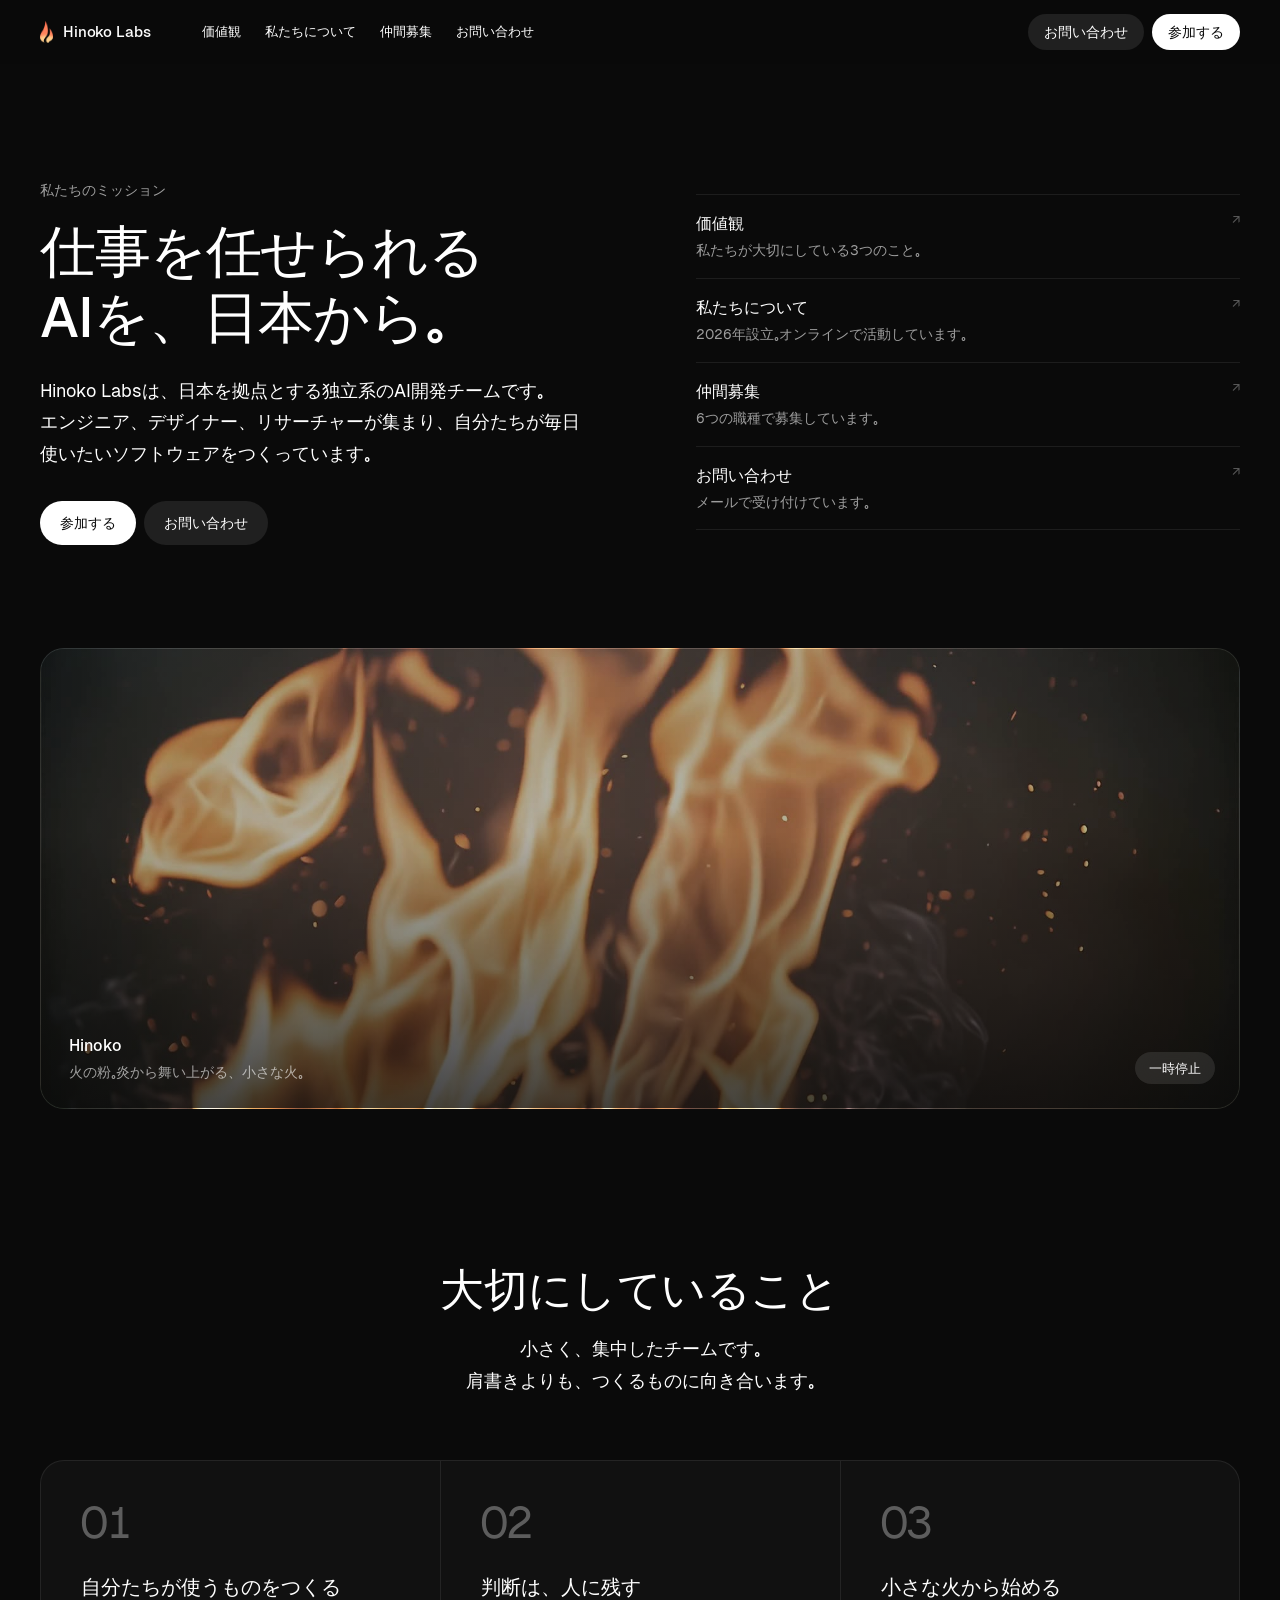
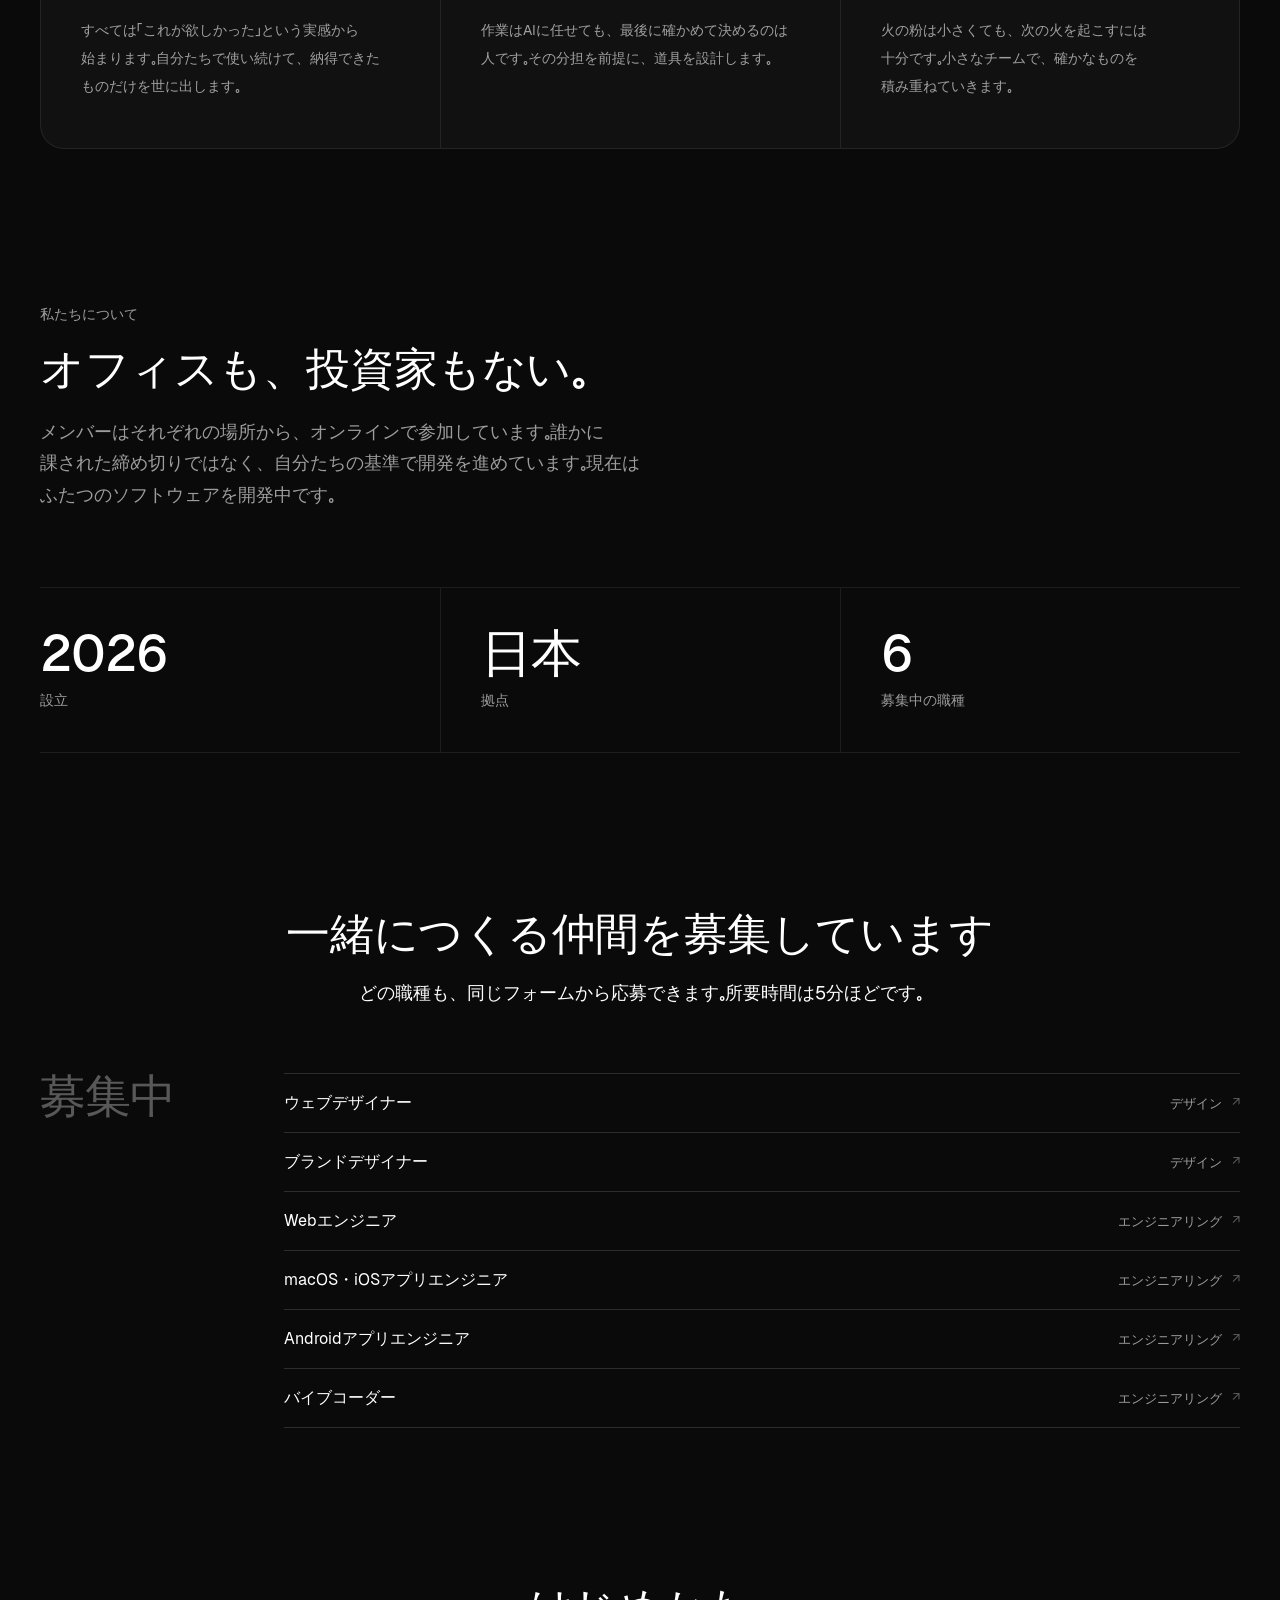
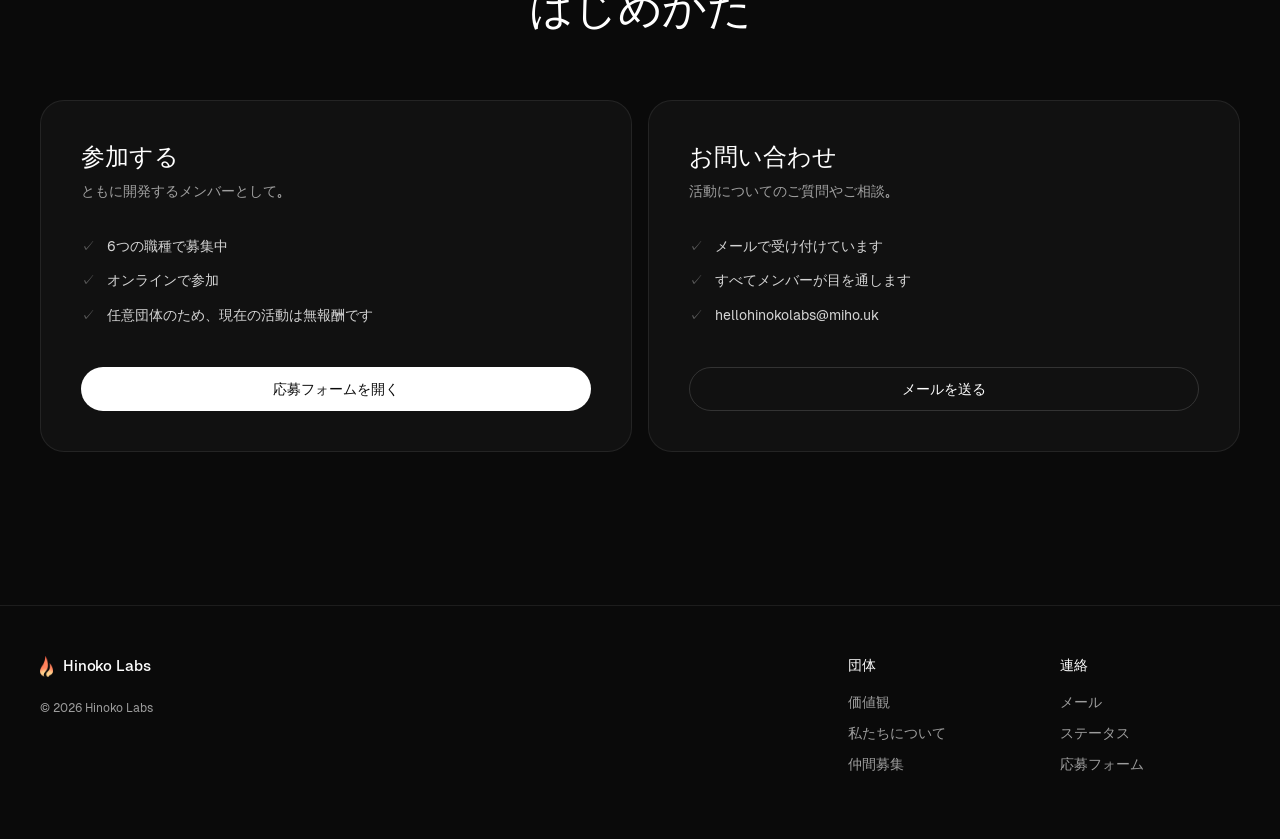
==== commit 998554cb: "feat: xAI調のデザインに刷新し、製品ステータスページを追加 - 団体紹介サイトを黒基調・xAI風のレイアウトに作り直し - Homu / Homu Pochi の稼働状況を表示する statu" ====
--- a/index.html
+++ b/index.html
@@ -1,328 +1,184 @@
 <!DOCTYPE html>
 <html lang="ja">
 <head>
-<meta charset="UTF-8">
-<meta name="viewport" content="width=device-width, initial-scale=1.0">
-<title>Hinoko Labs — 日本でつくるAIエージェント</title>
-<meta name="description" content="Hinoko Labs は日本を拠点とする独立系チーム。AIエージェント Homu と Kairo を開発しています。">
-<link rel="icon" type="image/png" href="assets/hinoko-favicon.png" sizes="256x256">
-<link rel="stylesheet" href="styles.css">
+  <meta charset="UTF-8">
+  <meta name="viewport" content="width=device-width, initial-scale=1">
+  <meta name="theme-color" content="#0a0a0a">
+  <title>Hinoko Labs</title>
+  <meta name="description" content="Hinoko Labsは、日本を拠点とする独立系のAI開発チームです。エンジニア、デザイナー、リサーチャーが集まり、AIを使ったソフトウェアを開発しています。">
+  <link rel="icon" type="image/png" href="assets/hinoko-favicon.png">
+  <link rel="preload" href="assets/fonts/geist-500.woff2" as="font" type="font/woff2" crossorigin>
+  <link rel="stylesheet" href="styles.css">
+  <script src="main.js" defer></script>
 </head>
 <body>
+  <a class="skip-link" href="#main">本文へ移動</a>
 
-<!-- ===== Header ===== -->
-<header class="site-header" id="siteHeader">
-  <div class="header-inner">
-    <a href="#top" class="brand" aria-label="Hinoko Labs トップへ">
-      <img class="brand-mark" src="assets/hinoko-logo.png" alt="">
-      <span class="brand-name">Hinoko&nbsp;Labs</span>
-    </a>
+  <header class="site-header">
+    <div class="header-inner container">
+      <a class="brand" href="#top" aria-label="Hinoko Labs トップ">
+        <img src="assets/hinoko-logo-small.png" width="13" height="21" alt="">
+        <span>Hinoko Labs</span>
+      </a>
+      <nav class="nav" aria-label="メイン">
+        <a href="#values">価値観</a>
+        <a href="#about">私たちについて</a>
+        <a href="#careers">仲間募集</a>
+        <a href="#contact">お問い合わせ</a>
+      </nav>
+      <div class="header-actions">
+        <a class="button button-dark header-contact" href="mailto:hellohinokolabs@miho.uk">お問い合わせ</a>
+        <a class="button header-join" href="#careers">参加する</a>
+        <button class="menu-button" type="button" aria-expanded="false" aria-controls="mobileMenu" aria-label="メニューを開く">
+          <span aria-hidden="true"></span><span aria-hidden="true"></span>
+        </button>
+      </div>
+    </div>
+    <nav class="mobile-nav" id="mobileMenu" aria-label="モバイル" hidden>
+      <a href="#values">価値観</a>
+      <a href="#about">私たちについて</a>
+      <a href="#careers">仲間募集</a>
+      <a href="#contact">お問い合わせ</a>
+    </nav>
+  </header>
 
-    <nav class="main-nav" aria-label="メインメニュー">
-      <a href="#about">私たちについて</a>
-      <a href="#products">プロダクト</a>
-      <a href="#join">仲間募集</a>
-      <a href="#contact">連絡先</a>
-    </nav>
+  <main id="main" tabindex="-1">
+    <section class="hero container" id="top" aria-labelledby="heroTitle">
+      <div class="hero-copy">
+        <p class="kicker">私たちのミッション</p>
+        <h1 id="heroTitle">仕事を任せられる<br>AIを、日本から。</h1>
+        <p class="lead">Hinoko Labsは、日本を拠点とする独立系のAI開発チームです。エンジニア、デザイナー、リサーチャーが集まり、自分たちが毎日使いたいソフトウェアをつくっています。</p>
+        <div class="actions">
+          <a class="button button-large" href="#careers">参加する</a>
+          <a class="button button-large button-dark" href="#contact">お問い合わせ</a>
+        </div>
+      </div>
+      <ul class="hero-index" aria-label="このページの内容">
+        <li><a href="#values"><span><b>価値観</b><small>私たちが大切にしている3つのこと。</small></span><i aria-hidden="true">↗</i></a></li>
+        <li><a href="#about"><span><b>私たちについて</b><small>2026年設立。オンラインで活動しています。</small></span><i aria-hidden="true">↗</i></a></li>
+        <li><a href="#careers"><span><b>仲間募集</b><small>6つの職種で募集しています。</small></span><i aria-hidden="true">↗</i></a></li>
+        <li><a href="#contact"><span><b>お問い合わせ</b><small>メールで受け付けています。</small></span><i aria-hidden="true">↗</i></a></li>
+      </ul>
+    </section>
 
-    <div class="header-right">
-      <a href="https://forms.gle/MGa2NQpNaHNPS29Q9" target="_blank" rel="noopener" class="btn btn-ink header-cta">一緒につくる</a>
-      <button type="button" class="menu-btn" id="menuBtn" aria-label="メニューを開く" aria-expanded="false">
-        <span></span><span></span>
-      </button>
-    </div>
-  </div>
-</header>
-
-<!-- Mobile menu -->
-<div class="mobile-menu" id="mobileMenu" hidden>
-  <nav aria-label="モバイルメニュー">
-    <a href="#about">私たちについて</a>
-    <a href="#products">プロダクト</a>
-    <a href="#join">仲間募集</a>
-    <a href="#contact">連絡先</a>
-  </nav>
-  <div class="mobile-menu-foot">
-    <a class="mobile-menu-mail" href="mailto:hellohinokolabs@miho.uk">hellohinokolabs@miho.uk</a>
-  </div>
-</div>
-
-<main id="top">
-
-  <!-- ===== Hero ===== -->
-  <section class="hero">
-    <div class="hero-inner">
-      <p class="hero-meta hero-anim">
-        <span>日本</span>
-        <span class="hero-meta-dot" aria-hidden="true"></span>
-        <span>2026年設立</span>
-      </p>
-
-      <h1 class="hero-title" id="heroTitle">
-        <span class="line"><span class="line-inner">Hinoko Labs <span class="hero-chip"><video autoplay muted loop playsinline preload="metadata" poster="assets/hinoko-fire-poster.jpg" src="assets/hinoko-fire.mp4"></video></span>は、</span></span>
-        <span class="line"><span class="line-inner">AIエージェント<span class="hero-logos"><img src="assets/homu-logo.png" alt="Homu" class="hero-logo hero-logo--homu"><img src="assets/kairo-logo.png" alt="Kairo" class="hero-logo hero-logo--kairo"></span>を、</span></span>
-        <span class="line"><span class="line-inner">つくる。<em>日本<span class="hero-tokyo"><video autoplay muted loop playsinline preload="metadata" src="assets/tokyo_pingpong.mp4"></video></span>から。</em></span></span>
-      </h1>
-
-      <div class="hero-foot hero-anim">
-        <p class="hero-sub">エンジニアとデザイナーによる、小さな独立系チームです。行を補完するだけでなく、仕事を最後まで終わらせる道具をつくっています。</p>
-        <div class="hero-actions">
-          <a href="#products" class="btn btn-ink">プロダクトを見る</a>
-          <a href="#join" class="btn btn-line">仲間になる</a>
-        </div>
+    <div class="film container">
+      <div class="film-frame">
+        <video id="heroFilm" muted loop playsinline preload="metadata" poster="assets/hinoko-fire-poster.jpg" aria-hidden="true">
+          <source src="assets/hinoko-fire.mp4" type="video/mp4">
+        </video>
+        <p class="film-caption"><b>Hinoko</b><span>火の粉。炎から舞い上がる、小さな火。</span></p>
+        <button class="film-toggle" id="filmToggle" type="button" hidden>一時停止</button>
       </div>
     </div>
 
-    <div class="hero-ticker" aria-hidden="true">
-      <div class="ticker-track">
-        <span>Homu</span><i>✦</i><span>Kairo</span><i>✦</i>
-        <span>コーディングエージェント</span><i>✦</i><span>日本</span><i>✦</i>
-        <span>Hinoko Labs</span><i>✦</i><span>独立系</span><i>✦</i><span>2026年設立</span><i>✦</i>
-        <span>Homu</span><i>✦</i><span>Kairo</span><i>✦</i>
-        <span>コーディングエージェント</span><i>✦</i><span>日本</span><i>✦</i>
-        <span>Hinoko Labs</span><i>✦</i><span>独立系</span><i>✦</i><span>2026年設立</span><i>✦</i>
-        <span>Homu</span><i>✦</i><span>Kairo</span><i>✦</i>
-        <span>コーディングエージェント</span><i>✦</i><span>日本</span><i>✦</i>
-        <span>Hinoko Labs</span><i>✦</i><span>独立系</span><i>✦</i><span>2026年設立</span><i>✦</i>
-      </div>
-    </div>
-  </section>
+    <section class="section container" id="values" aria-labelledby="valuesTitle">
+      <header class="center-head">
+        <h2 id="valuesTitle">大切にしていること</h2>
+        <p>小さく、集中したチームです。<br>肩書きよりも、つくるものに向き合います。</p>
+      </header>
+      <ol class="values">
+        <li>
+          <span class="value-num">01</span>
+          <h3>自分たちが使うものをつくる</h3>
+          <p>すべては「これが欲しかった」という実感から始まります。自分たちで使い続けて、納得できたものだけを世に出します。</p>
+        </li>
+        <li>
+          <span class="value-num">02</span>
+          <h3>判断は、人に残す</h3>
+          <p>作業はAIに任せても、最後に確かめて決めるのは人です。その分担を前提に、道具を設計します。</p>
+        </li>
+        <li>
+          <span class="value-num">03</span>
+          <h3>小さな火から始める</h3>
+          <p>火の粉は小さくても、次の火を起こすには十分です。小さなチームで、確かなものを積み重ねていきます。</p>
+        </li>
+      </ol>
+    </section>
 
-  <!-- ===== About ===== -->
-  <section class="section about" id="about">
-    <div class="container">
-      <div class="section-head reveal">
-        <span class="section-index">01</span>
-        <h2 class="section-label">私たちについて</h2>
-      </div>
-
-      <p class="manifesto">
-        <span class="reveal-line">多くのツールは、いま打っている行を補完するだけ。</span>
-        <span class="reveal-line">私たちは、<span class="accent">仕事を終わらせる道具</span>をつくる。</span>
-      </p>
-
-      <div class="about-grid">
-        <div class="about-copy reveal">
-          <p>Hinoko Labs は、日本を拠点とする独立系のものづくり集団です。オフィスも、投資家も、誰かに課された締め切りもありません。自分たちが本当に使いたい道具を、エンジニア・デザイナー・リサーチャーが自らの手でつくり、納得できたときに世に出します。</p>
-          <p>いま私たちが向き合っているのは、ただひとつの問い。「ソフトウェアが仕事をこなせるとき、働き方はどう変わるのか」。その答えとして、Homu と Kairo というふたつのプロダクトを並行して育てています。</p>
-        </div>
-
-        <dl class="about-facts reveal">
-          <div class="fact">
-            <dt>拠点</dt>
-            <dd>日本</dd>
-          </div>
-          <div class="fact">
-            <dt>形態</dt>
-            <dd>任意団体</dd>
-          </div>
-          <div class="fact">
-            <dt>領域</dt>
-            <dd>AIエージェント</dd>
-          </div>
-          <div class="fact">
-            <dt>プロダクト</dt>
-            <dd>Homu / Kairo</dd>
-          </div>
-        </dl>
-      </div>
-
-      <div class="principles">
-        <div class="principle reveal">
-          <span class="principle-num">a</span>
-          <h3>自分たちが使うものをつくる</h3>
-          <p>すべての機能は「昨日これが欲しかった」から始まります。自分たちが毎日手に取らないものは、出しません。</p>
-        </div>
-        <div class="principle reveal">
-          <span class="principle-num">b</span>
-          <h3>主導権は人にある</h3>
-          <p>計画し、書き、テストするのはエージェント。レビューし、判断し、コミットするのは人。この線引きは制約ではなく、設計です。</p>
-        </div>
-        <div class="principle reveal">
-          <span class="principle-num">c</span>
-          <h3>小さな火花が、次の火に</h3>
-          <p>炎から舞い上がる小さな火花。見落とすほど小さく、それでも次の火を起こすには十分。それが、私たちの道具論です。</p>
+    <section class="section container" id="about" aria-labelledby="aboutTitle">
+      <div class="split-head">
+        <div>
+          <p class="kicker">私たちについて</p>
+          <h2 id="aboutTitle">オフィスも、投資家もない。</h2>
+          <p class="lead">メンバーはそれぞれの場所から、オンラインで参加しています。誰かに課された締め切りではなく、自分たちの基準で開発を進めています。現在はふたつのソフトウェアを開発中です。</p>
         </div>
       </div>
+      <dl class="stats">
+        <div><dt>設立</dt><dd>2026</dd></div>
+        <div><dt>拠点</dt><dd>日本</dd></div>
+        <div><dt>募集中の職種</dt><dd>6</dd></div>
+      </dl>
+    </section>
+
+    <section class="section container" id="careers" aria-labelledby="careersTitle">
+      <header class="center-head">
+        <h2 id="careersTitle">一緒につくる仲間を募集しています</h2>
+        <p>どの職種も、同じフォームから応募できます。所要時間は5分ほどです。</p>
+      </header>
+      <div class="roles-wrap">
+        <p class="roles-year" aria-hidden="true">募集中</p>
+        <ul class="roles">
+          <li><a href="https://forms.gle/MGa2NQpNaHNPS29Q9" target="_blank" rel="noopener noreferrer"><span>ウェブデザイナー</span><small>デザイン</small><span class="sr-only">（新しいタブ）</span></a></li>
+          <li><a href="https://forms.gle/MGa2NQpNaHNPS29Q9" target="_blank" rel="noopener noreferrer"><span>ブランドデザイナー</span><small>デザイン</small><span class="sr-only">（新しいタブ）</span></a></li>
+          <li><a href="https://forms.gle/MGa2NQpNaHNPS29Q9" target="_blank" rel="noopener noreferrer"><span>Webエンジニア</span><small>エンジニアリング</small><span class="sr-only">（新しいタブ）</span></a></li>
+          <li><a href="https://forms.gle/MGa2NQpNaHNPS29Q9" target="_blank" rel="noopener noreferrer"><span>macOS・iOSアプリエンジニア</span><small>エンジニアリング</small><span class="sr-only">（新しいタブ）</span></a></li>
+          <li><a href="https://forms.gle/MGa2NQpNaHNPS29Q9" target="_blank" rel="noopener noreferrer"><span>Androidアプリエンジニア</span><small>エンジニアリング</small><span class="sr-only">（新しいタブ）</span></a></li>
+          <li><a href="https://forms.gle/MGa2NQpNaHNPS29Q9" target="_blank" rel="noopener noreferrer"><span>バイブコーダー</span><small>エンジニアリング</small><span class="sr-only">（新しいタブ）</span></a></li>
+        </ul>
+      </div>
+    </section>
+
+    <section class="section container" id="contact" aria-labelledby="contactTitle">
+      <header class="center-head">
+        <h2 id="contactTitle">はじめかた</h2>
+      </header>
+      <div class="paths">
+        <article class="path">
+          <h3>参加する</h3>
+          <p>ともに開発するメンバーとして。</p>
+          <ul>
+            <li>6つの職種で募集中</li>
+            <li>オンラインで参加</li>
+            <li>任意団体のため、現在の活動は無報酬です</li>
+          </ul>
+          <a class="button button-large button-block" href="https://forms.gle/MGa2NQpNaHNPS29Q9" target="_blank" rel="noopener noreferrer">応募フォームを開く<span class="sr-only">（新しいタブ）</span></a>
+        </article>
+        <article class="path">
+          <h3>お問い合わせ</h3>
+          <p>活動についてのご質問やご相談。</p>
+          <ul>
+            <li>メールで受け付けています</li>
+            <li>すべてメンバーが目を通します</li>
+            <li>hellohinokolabs@miho.uk</li>
+          </ul>
+          <a class="button button-large button-block button-outline" href="mailto:hellohinokolabs@miho.uk">メールを送る</a>
+        </article>
+      </div>
+    </section>
+  </main>
+
+  <footer class="site-footer">
+    <div class="footer-inner container">
+      <div class="footer-brand">
+        <a class="brand" href="#top">
+          <img src="assets/hinoko-logo-small.png" width="13" height="21" alt="">
+          <span>Hinoko Labs</span>
+        </a>
+        <p>© 2026 Hinoko Labs</p>
+      </div>
+      <nav class="footer-col" aria-label="団体">
+        <p>団体</p>
+        <a href="#values">価値観</a>
+        <a href="#about">私たちについて</a>
+        <a href="#careers">仲間募集</a>
+      </nav>
+      <nav class="footer-col" aria-label="連絡">
+        <p>連絡</p>
+        <a href="mailto:hellohinokolabs@miho.uk">メール</a>
+        <a href="status.html">ステータス</a>
+        <a href="https://forms.gle/MGa2NQpNaHNPS29Q9" target="_blank" rel="noopener noreferrer">応募フォーム<span class="sr-only">（新しいタブ）</span></a>
+      </nav>
     </div>
-  </section>
-
-  <!-- ===== Products ===== -->
-  <section class="section products" id="products">
-    <div class="container">
-      <div class="section-head reveal">
-        <span class="section-index">02</span>
-        <h2 class="section-label">プロダクト</h2>
-        <p class="section-note">ふたつの道具、ひとつのこだわり。仕事が本当に終わるかどうか。</p>
-      </div>
-
-      <!-- Homu -->
-      <article class="product reveal">
-        <div class="product-visual product-visual--homu">
-          <img src="assets/homu-logo.png" alt="Homu ロゴ" class="product-logo product-logo--homu">
-        </div>
-        <div class="product-body">
-          <header class="product-head">
-            <h3 class="product-name">Homu</h3>
-            <span class="status-tag">開発中</span>
-          </header>
-          <p class="product-type">実世界タスクエージェント</p>
-          <p class="product-desc">Homu は、自然言語のタスクを完成した成果物に変えます。ドキュメントを書き、スライドを組み、リサーチを回し、レポートをまとめる。最後に届くのは、すぐに使える成果物です。あなたは結果を伝えるだけ。手を動かすのは Homu です。</p>
-          <ul class="product-points">
-            <li>実世界の作業を担う — ドキュメント・スライド・リサーチ・レポート</li>
-            <li>計画・起草・推敲を終えてから報告</li>
-            <li>成果物はいつでもすぐ使える状態で届く</li>
-          </ul>
-        </div>
-      </article>
-
-      <!-- Kairo -->
-      <article class="product product--flip reveal">
-        <div class="product-visual product-visual--kairo">
-          <img src="assets/kairo-logo.png" alt="Kairo ロゴ" class="product-logo product-logo--kairo">
-        </div>
-        <div class="product-body">
-          <header class="product-head">
-            <h3 class="product-name">Kairo</h3>
-            <span class="status-tag">開発中</span>
-          </header>
-          <p class="product-type">エディタ内コーディングエージェント</p>
-          <p class="product-desc">Kairo は、エディタの中であなたの隣で働きます。その場で補完し、リファクタリングし、コードを説明する。思考のスピードで。コミットの主導権は、常にあなたの手に。先を走る Homu に対して、Kairo は歩幅を合わせる相棒です。</p>
-          <ul class="product-points">
-            <li>インライン補完・リファクタリング・コード解説</li>
-            <li>エディタから離れない、コンテキストスイッチゼロ</li>
-            <li>コミットの決定権は常にあなたに</li>
-          </ul>
-        </div>
-      </article>
-    </div>
-  </section>
-
-  <!-- ===== Join ===== -->
-  <section class="section join" id="join">
-    <div class="container">
-      <div class="section-head reveal">
-        <span class="section-index">03</span>
-        <h2 class="section-label">仲間募集</h2>
-      </div>
-
-      <div class="join-intro reveal">
-        <h3 class="join-title">みんなで、ひとつの大きなものを。</h3>
-        <p class="join-text">私たちは企業ではないため、報酬をお支払いすることはできません。その代わりにあるのは、小さくても本気のチームと、みんなでまとまってつくり上げるひとつの大きなプロダクト。肩書きより、つくるものそのものに向き合いたい方を待っています。</p>
-      </div>
-
-      <ul class="role-list">
-        <li class="reveal"><a class="role-row" href="https://forms.gle/MGa2NQpNaHNPS29Q9" target="_blank" rel="noopener">
-          <span class="role-num">01</span>
-          <span class="role-name">ウェブデザイナー</span>
-          <span class="role-note">毎日使いたくなる画面をつくる</span>
-          <span class="role-arrow" aria-hidden="true">→</span>
-        </a></li>
-        <li class="reveal"><a class="role-row" href="https://forms.gle/MGa2NQpNaHNPS29Q9" target="_blank" rel="noopener">
-          <span class="role-num">02</span>
-          <span class="role-name">ブランドデザイナー</span>
-          <span class="role-note">Hinoko の顔と声をつくる</span>
-          <span class="role-arrow" aria-hidden="true">→</span>
-        </a></li>
-        <li class="reveal"><a class="role-row" href="https://forms.gle/MGa2NQpNaHNPS29Q9" target="_blank" rel="noopener">
-          <span class="role-num">03</span>
-          <span class="role-name">Webエンジニア</span>
-          <span class="role-note">フロントの磨き込みからバックエンドまで</span>
-          <span class="role-arrow" aria-hidden="true">→</span>
-        </a></li>
-        <li class="reveal"><a class="role-row" href="https://forms.gle/MGa2NQpNaHNPS29Q9" target="_blank" rel="noopener">
-          <span class="role-num">04</span>
-          <span class="role-name">macOS・iOSアプリエンジニア</span>
-          <span class="role-note">Apple プラットフォームに馴染むネイティブアプリ</span>
-          <span class="role-arrow" aria-hidden="true">→</span>
-        </a></li>
-        <li class="reveal"><a class="role-row" href="https://forms.gle/MGa2NQpNaHNPS29Q9" target="_blank" rel="noopener">
-          <span class="role-num">05</span>
-          <span class="role-name">Androidアプリエンジニア</span>
-          <span class="role-note">エージェントをすべてのポケットへ</span>
-          <span class="role-arrow" aria-hidden="true">→</span>
-        </a></li>
-        <li class="reveal"><a class="role-row role-row--special" href="https://forms.gle/MGa2NQpNaHNPS29Q9" target="_blank" rel="noopener">
-          <span class="role-num">06</span>
-          <span class="role-name">バイブコーダー</span>
-          <span class="role-note">おそらく業界初。エージェントと共につくる専任職</span>
-          <span class="role-arrow" aria-hidden="true">→</span>
-        </a></li>
-      </ul>
-
-      <div class="join-cta reveal">
-        <a href="https://forms.gle/MGa2NQpNaHNPS29Q9" target="_blank" rel="noopener" class="btn btn-ink btn-lg">フォームから応募する</a>
-        <p class="join-cta-note">どの職種も同じフォームから。所要時間は5分ほどです。</p>
-      </div>
-    </div>
-  </section>
-
-  <!-- ===== Contact ===== -->
-  <section class="section contact" id="contact">
-    <div class="container">
-      <div class="section-head reveal">
-        <span class="section-index">04</span>
-        <h2 class="section-label">連絡先</h2>
-      </div>
-      <div class="contact-body reveal">
-        <p class="contact-text">活動のこと、プロダクトのこと、それ以外のことでも。メッセージはすべて、人間が読んでいます。</p>
-        <a href="mailto:hellohinokolabs@miho.uk" class="contact-mail"><span>hellohinokolabs@miho.uk</span><i aria-hidden="true">↗</i></a>
-      </div>
-    </div>
-  </section>
-
-</main>
-
-<!-- ===== Footer ===== -->
-<footer class="site-footer">
-  <div class="footer-media" aria-hidden="true">
-    <video autoplay muted loop playsinline preload="metadata"
-           poster="assets/hinoko-fire-poster.jpg"
-           src="assets/hinoko-fire.mp4"></video>
-    <div class="footer-shade"></div>
-  </div>
-
-  <div class="footer-inner">
-    <div class="footer-top">
-      <div class="footer-statement">
-        <p class="footer-line"><span class="nowrap">ソフトウェアの書かれ方を変える、</span><br>小さな道具をつくっています。</p>
-        <a href="mailto:hellohinokolabs@miho.uk" class="btn btn-solid footer-cta">連絡する</a>
-      </div>
-
-      <div class="footer-cols">
-        <div class="footer-col">
-          <p class="footer-col-head">ナビゲーション</p>
-          <a href="#about">私たちについて</a>
-          <a href="#products">プロダクト</a>
-          <a href="#join">仲間募集</a>
-          <a href="#contact">連絡先</a>
-        </div>
-        <div class="footer-col">
-          <p class="footer-col-head">プロダクト</p>
-          <a href="#products">Homu</a>
-          <a href="#products">Kairo</a>
-        </div>
-        <div class="footer-col">
-          <p class="footer-col-head">つながる</p>
-          <a href="#" rel="noopener">GitHub</a>
-          <a href="#" rel="noopener">X</a>
-          <a href="mailto:hellohinokolabs@miho.uk">メール</a>
-        </div>
-        <button type="button" class="to-top" id="toTop" aria-label="トップへ戻る">↑</button>
-      </div>
-    </div>
-
-    <div class="footer-wordmark-row">
-      <img class="footer-flame" src="assets/hinoko-logo.png" alt="">
-      <p class="footer-wordmark" aria-hidden="true">Hinoko&nbsp;Labs</p>
-    </div>
-
-    <div class="footer-bottom">
-      <p>© 2026 Hinoko Labs — 日本</p>
-    </div>
-  </div>
-</footer>
-
-<script src="main.js"></script>
+  </footer>
 </body>
 </html>
--- a/styles.css
+++ b/styles.css
@@ -1,828 +1,683 @@
-/* ============================================================
-   Hinoko Labs — styles
-   Palette: ink #34322D · grey #F8F8F8 · white #FFFFFF · orange #EA5B1C
-   Type: Geist Sans (UI) · Libre Baskerville (display)
-   ============================================================ */
-
 @font-face {
-  font-family: "Geist Sans";
-  src: url("assets/fonts/geist-400.woff2") format("woff2");
-  font-weight: 400; font-style: normal; font-display: swap;
+  font-family: Geist;
+  src: url('assets/fonts/geist-400.woff2') format('woff2');
+  font-weight: 400;
+  font-display: swap;
 }
 @font-face {
-  font-family: "Geist Sans";
-  src: url("assets/fonts/geist-500.woff2") format("woff2");
-  font-weight: 500; font-style: normal; font-display: swap;
-}
-@font-face {
-  font-family: "Geist Sans";
-  src: url("assets/fonts/geist-600.woff2") format("woff2");
-  font-weight: 600; font-style: normal; font-display: swap;
-}
-@font-face {
-  font-family: "Libre Baskerville";
-  src: url("assets/fonts/baskerville-400.woff2") format("woff2");
-  font-weight: 400; font-style: normal; font-display: swap;
-}
-@font-face {
-  font-family: "Libre Baskerville";
-  src: url("assets/fonts/baskerville-400-italic.woff2") format("woff2");
-  font-weight: 400; font-style: italic; font-display: swap;
-}
-@font-face {
-  font-family: "Libre Baskerville";
-  src: url("assets/fonts/baskerville-700.woff2") format("woff2");
-  font-weight: 700; font-style: normal; font-display: swap;
+  font-family: Geist;
+  src: url('assets/fonts/geist-500.woff2') format('woff2');
+  font-weight: 500;
+  font-display: swap;
 }
 
 :root {
-  --ink: #34322D;
-  --grey: #F8F8F8;
-  --white: #FFFFFF;
-  --orange: #EA5B1C;
-  --ink-70: rgba(52, 50, 45, 0.72);
-  --ink-50: rgba(52, 50, 45, 0.52);
-  --ink-30: rgba(52, 50, 45, 0.32);
-  --ink-12: rgba(52, 50, 45, 0.12);
-  --ink-06: rgba(52, 50, 45, 0.06);
-  --sans: "Geist Sans", "Hiragino Kaku Gothic ProN", "Hiragino Sans", "Noto Sans JP", sans-serif;
-  --serif: "Libre Baskerville", "Hiragino Mincho ProN", "Yu Mincho", "Noto Serif JP", serif;
-  --ease: cubic-bezier(0.22, 1, 0.36, 1);
-  --gutter: clamp(20px, 4vw, 56px);
-  --maxw: 1280px;
-}
-
-* { margin: 0; padding: 0; box-sizing: border-box; }
-html { scroll-behavior: smooth; }
+  --bg: #0a0a0a;
+  --surface: #111111;
+  --raised: #202020;
+  --ink: #ffffff;
+  --sub: rgb(255 255 255 / .6);
+  --faint: rgb(255 255 255 / .32);
+  --line: rgb(255 255 255 / .08);
+  --line-strong: rgb(255 255 255 / .14);
+  --gutter: 40px;
+  --width: 1232px;
+  --header: 64px;
+  color-scheme: dark;
+  font-family: Geist, 'Hiragino Sans', 'Hiragino Kaku Gothic ProN', 'Noto Sans JP', sans-serif;
+  color: var(--ink);
+  background: var(--bg);
+  font-synthesis: none;
+}
+
+* { box-sizing: border-box; }
+
+html {
+  scroll-behavior: smooth;
+  scroll-padding-top: calc(var(--header) + 32px);
+}
 
 body {
-  font-family: var(--sans);
-  font-weight: 400;
+  margin: 0;
+  background: var(--bg);
   font-size: 16px;
-  color: var(--ink);
-  background: var(--grey);
+  line-height: 1.625;
   -webkit-font-smoothing: antialiased;
-  line-height: 1.7;
-  overflow-x: hidden;
-}
-
+}
+
+h1, h2, h3, p, dl, dd, ol, ul { margin: 0; padding: 0; }
+ol, ul { list-style: none; }
+h1, h2, h3, p, small, .roles span { word-break: auto-phrase; line-break: strict; }
+h1, h2, h3, dd, b { font-feature-settings: 'palt'; }
 a { color: inherit; text-decoration: none; }
-button { font-family: inherit; background: none; border: none; cursor: pointer; color: inherit; }
-img, video { display: block; max-width: 100%; }
-ul { list-style: none; }
-::selection { background: var(--orange); color: var(--white); }
-
-html[lang="ja"] body { line-height: 1.9; letter-spacing: 0.01em; }
-html[lang="ja"] :is(.hero-title, .manifesto, .join-title, .product-desc,
-  .about-copy p, .contact-text, .footer-line, .hero-sub, .join-text) {
-  word-break: keep-all;
-  line-break: strict;
-  overflow-wrap: anywhere;
-}
+button { font: inherit; color: inherit; cursor: pointer; background: none; border: 0; padding: 0; }
+img, video { display: block; max-width: 100%; height: auto; }
+b { font-weight: 500; }
+[hidden] { display: none !important; }
+
+:focus-visible {
+  outline: 2px solid var(--ink);
+  outline-offset: 3px;
+  border-radius: 6px;
+}
+::selection { background: var(--ink); color: var(--bg); }
 
 .container {
-  max-width: var(--maxw);
-  margin: 0 auto;
-  padding-left: var(--gutter);
-  padding-right: var(--gutter);
-}
-
-/* ---------- Buttons ---------- */
-.btn {
-  position: relative;
+  width: calc(100% - var(--gutter) * 2);
+  max-width: var(--width);
+  margin-inline: auto;
+}
+
+.sr-only {
+  position: absolute;
+  width: 1px;
+  height: 1px;
+  overflow: hidden;
+  clip: rect(0 0 0 0);
+  white-space: nowrap;
+}
+
+.skip-link {
+  position: fixed;
+  top: 12px;
+  left: 12px;
+  z-index: 100;
+  padding: 8px 14px;
+  border-radius: 999px;
+  background: var(--ink);
+  color: var(--bg);
+  transform: translateY(-200%);
+}
+.skip-link:focus { transform: none; }
+
+/* Buttons */
+
+.button {
   display: inline-flex;
   align-items: center;
   justify-content: center;
+  height: 36px;
+  padding: 0 16px;
+  border-radius: 999px;
+  background: var(--ink);
+  color: var(--bg);
   font-size: 14px;
   font-weight: 500;
-  letter-spacing: 0.02em;
-  padding: 14px 30px;
+  line-height: 1;
+  white-space: nowrap;
+  transition: background-color .2s, border-color .2s, opacity .2s;
+}
+.button:hover { opacity: .86; }
+.button-dark { background: var(--raised); color: var(--ink); }
+.button-dark:hover { opacity: 1; background: #2c2c2c; }
+.button-outline { background: transparent; color: var(--ink); border: 1px solid var(--line-strong); }
+.button-outline:hover { opacity: 1; border-color: rgb(255 255 255 / .32); }
+.button-large { height: 44px; padding: 0 20px; }
+.button-block { width: 100%; }
+
+/* Header */
+
+.site-header {
+  position: sticky;
+  top: 0;
+  z-index: 50;
+  background: rgb(10 10 10 / .72);
+  -webkit-backdrop-filter: blur(20px);
+  backdrop-filter: blur(20px);
+}
+
+.header-inner {
+  display: flex;
+  align-items: center;
+  height: var(--header);
+}
+
+.brand {
+  display: inline-flex;
+  align-items: center;
+  gap: 10px;
+  font-size: 15px;
+  font-weight: 500;
+  letter-spacing: -.01em;
+  white-space: nowrap;
+}
+.brand img { width: 13px; }
+
+.nav {
+  display: flex;
+  margin-left: 40px;
+}
+.nav a {
+  padding: 6px 12px;
   border-radius: 999px;
+  font-size: 13px;
+  font-weight: 500;
+  transition: background-color .2s;
+}
+.nav a:hover { background: var(--raised); }
+
+.header-actions {
+  display: flex;
+  align-items: center;
+  gap: 8px;
+  margin-left: auto;
+}
+
+.menu-button {
+  display: none;
+  position: relative;
+  width: 40px;
+  height: 40px;
+  margin-right: -8px;
+}
+.menu-button span {
+  position: absolute;
+  left: 11px;
+  width: 18px;
+  height: 1.5px;
+  background: var(--ink);
+  transition: transform .25s;
+}
+.menu-button span:first-child { top: 16px; }
+.menu-button span:last-child { top: 23px; }
+.menu-button[aria-expanded='true'] span:first-child { transform: translateY(3.5px) rotate(45deg); }
+.menu-button[aria-expanded='true'] span:last-child { transform: translateY(-3.5px) rotate(-45deg); }
+
+.mobile-nav {
+  display: grid;
+  padding: 8px var(--gutter) 28px;
+}
+.mobile-nav a {
+  padding: 14px 0;
+  font-size: 24px;
+  font-weight: 500;
+  border-bottom: 1px solid var(--line);
+}
+
+/* Shared type */
+
+.kicker {
+  margin-bottom: 16px;
+  font-size: 14px;
+  font-weight: 500;
+  color: var(--sub);
+}
+.lead {
+  font-size: 18px;
+  line-height: 1.75;
+}
+
+/* Hero */
+
+.hero {
+  display: grid;
+  grid-template-columns: minmax(0, 1fr) minmax(0, 1fr);
+  align-items: center;
+  gap: 64px;
+  padding: clamp(80px, 9vw, 128px) 0 clamp(72px, 8vw, 112px);
+}
+
+.hero h1 {
+  font-size: clamp(38px, 4.4vw, 60px);
+  font-weight: 500;
+  line-height: 1.18;
+  letter-spacing: -.02em;
+}
+.hero .lead {
+  max-width: 30em;
+  margin-top: 24px;
+}
+.actions {
+  display: flex;
+  flex-wrap: wrap;
+  gap: 8px;
+  margin-top: 32px;
+}
+
+.hero-index { padding-left: 24px; }
+.hero-index a {
+  display: flex;
+  align-items: flex-start;
+  justify-content: space-between;
+  gap: 16px;
+  padding: 16px 0;
+  border-bottom: 1px solid var(--line);
+}
+.hero-index li:first-child a { border-top: 1px solid var(--line); }
+.hero-index span { display: grid; gap: 2px; }
+.hero-index b { font-size: 16px; }
+.hero-index small { font-size: 14px; color: var(--sub); }
+.hero-index i {
+  font-style: normal;
+  font-size: 13px;
+  color: var(--faint);
+  transition: color .2s, transform .2s;
+}
+.hero-index a:hover i { color: var(--ink); transform: translate(2px, -2px); }
+
+/* Film */
+
+.film-frame {
+  position: relative;
   overflow: hidden;
-  isolation: isolate;
-  transition: color 0.35s var(--ease), border-color 0.35s var(--ease), transform 0.3s var(--ease);
-}
-.btn::before {
-  content: "";
+  aspect-ratio: 2.6 / 1;
+  border: 1px solid var(--line);
+  border-radius: 24px;
+  background: #0d0b0a url('assets/hinoko-fire-poster.jpg') center / cover;
+}
+.film-frame::after {
+  content: '';
   position: absolute;
   inset: 0;
-  z-index: -1;
-  background: var(--orange);
-  border-radius: inherit;
-  transform: translateY(101%);
-  transition: transform 0.4s var(--ease);
-}
-.btn:hover::before { transform: translateY(0); }
-.btn:active { transform: scale(0.97); }
-
-.btn-ink { background: var(--ink); color: var(--white); }
-.btn-ink:hover { color: var(--white); }
-.btn-line { background: transparent; color: var(--ink); box-shadow: inset 0 0 0 1px var(--ink-30); }
-.btn-line:hover { color: var(--white); box-shadow: inset 0 0 0 1px var(--orange); }
-.btn-solid { background: var(--white); color: var(--ink); }
-.btn-solid:hover { color: var(--white); }
-.btn-lg { padding: 17px 40px; font-size: 15px; }
-
-/* ---------- Header ---------- */
-.site-header {
-  position: fixed;
-  top: 0; left: 0; right: 0;
-  z-index: 100;
-  color: var(--ink);
-  background: transparent;
-  border-bottom: 1px solid transparent;
-  border-radius: 0;
-  transition: top 0.4s var(--ease), left 0.4s var(--ease), right 0.4s var(--ease),
-              background 0.35s ease, border-color 0.35s ease, box-shadow 0.35s ease,
-              border-radius 0.4s var(--ease);
-}
-.site-header.scrolled {
-  top: 10px;
-  left: clamp(16px, 22vw, 260px);
-  right: clamp(16px, 22vw, 260px);
-  background: rgba(248, 248, 248, 0.9);
-  -webkit-backdrop-filter: blur(16px) saturate(140%);
-  backdrop-filter: blur(16px) saturate(140%);
-  border-bottom-color: transparent;
+  background: linear-gradient(180deg, rgb(10 10 10 / .15) 40%, rgb(10 10 10 / .7));
+  pointer-events: none;
+}
+.film-frame video {
+  width: 100%;
+  height: 100%;
+  object-fit: cover;
+  filter: saturate(.9) brightness(.82);
+}
+.film-caption {
+  position: absolute;
+  left: 28px;
+  bottom: 24px;
+  z-index: 1;
+  display: grid;
+  gap: 2px;
+}
+.film-caption b { font-size: 16px; }
+.film-caption span { font-size: 14px; color: var(--sub); }
+.film-toggle {
+  position: absolute;
+  right: 24px;
+  bottom: 24px;
+  z-index: 1;
+  height: 32px;
+  padding: 0 14px;
   border-radius: 999px;
-  box-shadow: 0 10px 40px rgba(52, 50, 45, 0.12), 0 2px 8px rgba(52, 50, 45, 0.06);
-}
-.header-inner {
-  max-width: var(--maxw);
-  margin: 0 auto;
-  padding: 16px var(--gutter);
-  display: flex;
-  align-items: center;
-  gap: 40px;
-}
-.brand { display: flex; align-items: center; gap: 10px; }
-.brand-mark { width: 16px; height: auto; }
-.brand-name { font-weight: 600; font-size: 16.5px; letter-spacing: 0.01em; }
-
-.main-nav { display: flex; gap: 30px; margin-left: 20px; }
-.main-nav a {
-  display: inline-flex;
+  background: rgb(255 255 255 / .1);
+  -webkit-backdrop-filter: blur(12px);
+  backdrop-filter: blur(12px);
+  font-size: 13px;
+  font-weight: 500;
+  transition: background-color .2s;
+}
+.film-toggle:hover { background: rgb(255 255 255 / .18); }
+
+/* Sections */
+
+.section { padding-top: clamp(112px, 12vw, 176px); }
+
+.center-head {
+  max-width: 720px;
+  margin: 0 auto clamp(48px, 5vw, 72px);
+  text-align: center;
+}
+.center-head h2, .split-head h2 {
+  font-size: clamp(30px, 3.4vw, 48px);
+  font-weight: 500;
+  line-height: 1.25;
+  letter-spacing: -.01em;
+}
+.center-head p {
+  margin-top: 16px;
+  font-size: 18px;
+  line-height: 1.75;
+}
+
+/* Values */
+
+.values {
+  display: grid;
+  grid-template-columns: repeat(3, minmax(0, 1fr));
+  border: 1px solid var(--line);
+  border-radius: 24px;
+  background: var(--surface);
+  overflow: hidden;
+}
+.values li {
+  padding: 40px 40px 48px;
+  border-left: 1px solid var(--line);
+}
+.values li:first-child { border-left: 0; }
+.value-num {
+  display: block;
+  font-size: 44px;
+  line-height: 1;
+  letter-spacing: -.02em;
+  color: var(--faint);
+  font-variant-numeric: tabular-nums;
+}
+.values h3 {
+  margin-top: 28px;
+  font-size: 20px;
+  font-weight: 500;
+  line-height: 1.45;
+}
+.values p {
+  margin-top: 14px;
+  font-size: 14px;
+  line-height: 2;
+  color: var(--sub);
+}
+
+/* About */
+
+.split-head .lead {
+  max-width: 34em;
+  margin-top: 20px;
+  color: var(--sub);
+}
+
+.stats {
+  display: grid;
+  grid-template-columns: repeat(3, minmax(0, 1fr));
+  margin-top: clamp(56px, 6vw, 88px);
+  border-block: 1px solid var(--line);
+}
+.stats div {
+  display: flex;
+  flex-direction: column-reverse;
+  justify-content: flex-end;
+  gap: 10px;
+  padding: 40px 0 40px 40px;
+  border-left: 1px solid var(--line);
+}
+.stats div:first-child { padding-left: 0; border-left: 0; }
+.stats dd {
+  font-size: clamp(36px, 4vw, 52px);
+  font-weight: 500;
+  line-height: 1;
+  letter-spacing: -.02em;
+}
+.stats dt { font-size: 14px; color: var(--sub); }
+
+/* Careers */
+
+.roles-wrap {
+  display: grid;
+  grid-template-columns: 220px minmax(0, 1fr);
+  gap: 24px;
+}
+.roles-year {
+  font-size: clamp(36px, 3.6vw, 52px);
+  font-weight: 500;
+  line-height: 1;
+  letter-spacing: -.02em;
+  color: var(--faint);
+  font-feature-settings: 'palt';
+}
+.roles { border-top: 1px solid var(--line-strong); }
+.roles a {
+  display: flex;
   align-items: baseline;
-  gap: 6px;
+  justify-content: space-between;
+  gap: 16px;
+  padding: 16px 0;
+  border-bottom: 1px solid var(--line-strong);
+  font-size: 16px;
+  transition: color .2s;
+}
+.roles small {
+  flex-shrink: 0;
+  font-size: 13px;
+  color: var(--sub);
+}
+.roles small::after {
+  content: '↗';
+  margin-left: 10px;
+  color: var(--faint);
+}
+.roles a:hover { color: var(--sub); }
+.roles a:hover small::after { color: var(--ink); }
+
+/* Paths */
+
+.paths {
+  display: grid;
+  grid-template-columns: repeat(2, minmax(0, 1fr));
+  gap: 16px;
+}
+.path {
+  display: flex;
+  flex-direction: column;
+  padding: 40px;
+  border: 1px solid var(--line);
+  border-radius: 24px;
+  background: var(--surface);
+}
+.path h3 {
+  font-size: 24px;
+  font-weight: 500;
+  line-height: 1.3;
+}
+.path > p {
+  margin-top: 8px;
   font-size: 14px;
-  font-weight: 500;
-  color: var(--ink-70);
-  padding: 4px 0;
-  transition: color 0.25s ease;
-}
-.main-nav a:hover { color: var(--ink); }
-
-.header-right { margin-left: auto; display: flex; align-items: center; gap: 20px; }
-
-.header-cta { padding: 10px 22px; }
-
-.menu-btn { display: none; flex-direction: column; gap: 6px; padding: 8px; }
-.menu-btn span { display: block; width: 22px; height: 2px; background: currentColor; transition: transform 0.3s var(--ease); }
-
-.mobile-menu {
-  position: fixed;
-  inset: 0;
-  z-index: 99;
-  background: var(--grey);
-  padding: 110px var(--gutter) 40px;
-  display: flex;
-  flex-direction: column;
-}
-.mobile-menu[hidden] { display: none; }
-.mobile-menu nav { display: flex; flex-direction: column; }
-.mobile-menu nav a {
-  display: flex;
-  align-items: baseline;
-  gap: 14px;
-  font-family: var(--serif);
-  font-size: 32px;
-  padding: 18px 0;
-  border-bottom: 1px solid var(--ink-12);
-}
-.mobile-menu-foot { margin-top: auto; display: flex; align-items: center; justify-content: space-between; padding-top: 32px; }
-.mobile-menu-mail { font-size: 14px; color: var(--ink-70); }
-
-/* ---------- Hero ---------- */
-.hero {
-  position: relative;
-  min-height: 100svh;
-  display: flex;
-  flex-direction: column;
-  justify-content: flex-end;
-  background: var(--grey);
-  overflow: hidden;
-}
-.hero-inner {
-  max-width: var(--maxw);
-  width: 100%;
-  margin: 0 auto;
-  padding: 140px var(--gutter) 56px;
-}
-.hero-meta {
+  color: var(--sub);
+}
+.path ul {
+  display: grid;
+  gap: 12px;
+  margin: 32px 0 40px;
+  font-size: 14px;
+  color: rgb(255 255 255 / .82);
+}
+.path li {
+  display: flex;
+  gap: 12px;
+  overflow-wrap: anywhere;
+}
+.path li::before {
+  content: '✓';
+  color: var(--faint);
+}
+.path .button { margin-top: auto; }
+
+/* Footer */
+
+.site-footer {
+  margin-top: clamp(120px, 12vw, 176px);
+  border-top: 1px solid var(--line);
+}
+.footer-inner {
+  display: grid;
+  grid-template-columns: 1fr 180px 180px;
+  gap: 32px;
+  padding: 48px 0 64px;
+}
+.footer-brand p {
+  margin-top: 14px;
+  font-size: 12px;
+  color: var(--sub);
+}
+.footer-col {
+  display: grid;
+  align-content: start;
+  gap: 8px;
+  font-size: 14px;
+}
+.footer-col p {
+  margin-bottom: 6px;
+  font-weight: 500;
+}
+.footer-col a { color: var(--sub); transition: color .2s; }
+.footer-col a:hover { color: var(--ink); }
+
+/* Responsive */
+
+@media (max-width: 1040px) {
+  .hero { grid-template-columns: 1fr; gap: 56px; }
+  .hero-index { padding-left: 0; }
+  .values li { padding: 32px 28px 40px; }
+  .roles-wrap { grid-template-columns: 1fr; gap: 20px; }
+}
+
+@media (max-width: 820px) {
+  :root { --gutter: 20px; --header: 56px; }
+  .nav, .header-contact { display: none; }
+  .menu-button { display: block; }
+
+  .film-frame { aspect-ratio: 4 / 3; border-radius: 16px; }
+  .film-caption { left: 20px; bottom: 18px; }
+  .film-toggle { right: 16px; bottom: 18px; }
+
+  .values { grid-template-columns: 1fr; }
+  .values li { border-left: 0; border-top: 1px solid var(--line); }
+  .values li:first-child { border-top: 0; }
+
+  .stats { grid-template-columns: 1fr; }
+  .stats div,
+  .stats div:first-child { padding: 28px 0; border-left: 0; border-top: 1px solid var(--line); }
+  .stats div:first-child { border-top: 0; }
+
+  .roles small { font-size: 0; }
+  .roles small::after { font-size: 13px; margin-left: 0; }
+
+  .paths { grid-template-columns: 1fr; }
+  .path { padding: 32px 24px; border-radius: 16px; }
+
+  .footer-inner { grid-template-columns: 1fr 1fr; }
+  .footer-brand { grid-column: 1 / -1; }
+}
+
+@media (prefers-reduced-motion: reduce) {
+  html { scroll-behavior: auto; }
+  *, *::before, *::after { transition: none !important; }
+}
+
+/* Status page */
+
+[data-level] { --level: #3ecf8e; }
+[data-level='maintenance'] { --level: #5b9cf5; }
+[data-level='degraded'] { --level: #f2a93b; }
+[data-level='down'] { --level: #f05252; }
+
+.status-page {
+  max-width: 880px;
+  padding-top: clamp(64px, 8vw, 104px);
+}
+.status-title {
+  font-size: clamp(34px, 4vw, 48px);
+  font-weight: 500;
+  line-height: 1.2;
+  letter-spacing: -.01em;
+}
+
+.status-summary {
   display: flex;
   align-items: center;
   gap: 14px;
+  margin-top: 40px;
+  padding: 24px 28px;
+  border: 1px solid var(--line);
+  border-radius: 24px;
+  background: var(--surface);
+}
+.status-summary p:not(.status-updated) { flex: 1; min-width: 0; font-size: 18px; font-weight: 500; }
+.status-dot {
+  flex-shrink: 0;
+  width: 10px;
+  height: 10px;
+  border-radius: 50%;
+  background: var(--level);
+  box-shadow: 0 0 0 5px color-mix(in srgb, var(--level) 18%, transparent);
+}
+.status-updated {
+  margin-left: auto;
   font-size: 13px;
-  font-weight: 500;
-  letter-spacing: 0.14em;
-  text-transform: uppercase;
-  color: var(--ink-50);
-  margin-bottom: clamp(28px, 4vh, 52px);
-}
-.hero-meta-dot { width: 5px; height: 5px; border-radius: 50%; background: var(--orange); }
-
-.hero-title {
-  font-family: var(--serif);
-  font-weight: 400;
-  font-size: clamp(34px, 6vw, 84px);
-  line-height: 1.32;
-  letter-spacing: -0.015em;
-}
-html[lang="ja"] .hero-title {
-  font-size: clamp(34px, 6vw, 84px);
-  line-height: 1.32;
-}
-.hero-title em { font-style: italic; color: var(--orange); }
-html[lang="ja"] .hero-title em { font-style: normal; }
-.hero-title .line { display: block; overflow: hidden; padding-bottom: 0.1em; margin-bottom: -0.1em; }
-.hero-title .line-inner { display: inline-block; will-change: transform; }
-
-.hero-chip {
-  display: inline-block;
-  vertical-align: baseline;
-  width: 2.2em;
-  height: 1.14em;
+  color: var(--sub);
+  white-space: nowrap;
+  font-variant-numeric: tabular-nums;
+}
+
+.status-active { display: grid; gap: 12px; margin-top: 12px; }
+.status-active:empty { display: none; }
+.incident-card {
+  padding: 24px 28px;
+  border: 1px solid color-mix(in srgb, var(--level) 40%, transparent);
+  border-radius: 24px;
+  background: color-mix(in srgb, var(--level) 7%, var(--surface));
+}
+.incident-head {
+  display: flex;
+  align-items: center;
+  gap: 12px;
+  font-size: 13px;
+  color: var(--sub);
+}
+.incident-badge {
+  padding: 2px 10px;
   border-radius: 999px;
+  background: color-mix(in srgb, var(--level) 18%, transparent);
+  color: var(--level);
+  font-weight: 500;
+}
+.incident-card h3 { margin-top: 12px; font-size: 18px; font-weight: 500; }
+.incident-time { margin-top: 4px; font-size: 13px; color: var(--sub); }
+
+.status-products {
+  margin-top: 12px;
+  border: 1px solid var(--line);
+  border-radius: 24px;
   overflow: hidden;
-  transform: translateY(0.06em);
-  background: var(--ink);
-}
-.hero-chip video { width: 100%; height: 100%; object-fit: cover; }
-
-.hero-tokyo {
-  display: inline-block;
-  vertical-align: baseline;
-  width: 2.2em;
-  height: 1.14em;
-  margin-left: 0.18em;
-  border-radius: 999px;
-  overflow: hidden;
-  transform: translateY(0.1em);
-  background: var(--ink);
-  font-style: normal;
-}
-.hero-tokyo video { width: 100%; height: 100%; object-fit: cover; display: block; }
-
-.hero-logos {
-  display: inline-flex;
-  align-items: center;
-  gap: 0.18em;
-  margin-left: 0.22em;
-  vertical-align: baseline;
-  transform: translateY(0.06em);
-  white-space: nowrap;
-  padding: 0.12em 0.28em;
-  border-radius: 999px;
-  background: var(--ink);
-  transition: gap 0.45s var(--ease), padding 0.45s var(--ease);
-}
-.hero-logos:hover {
-  gap: 0.5em;
-  padding: 0.12em 0.5em;
-}
-.hero-logo {
-  height: 0.82em;
-  width: auto;
-  vertical-align: middle;
-  display: inline-block;
-  transition: transform 0.45s var(--ease);
-}
-.hero-logos:hover .hero-logo--homu { transform: translateX(-0.08em); }
-.hero-logos:hover .hero-logo--kairo { transform: translateX(0.08em); }
-.hero-logo--homu { height: 0.78em; }
-.hero-logo--kairo { height: 0.9em; }
-
-.hero-foot {
-  margin-top: clamp(32px, 5vh, 64px);
-  display: flex;
-  align-items: flex-end;
+}
+.product-row { padding: 28px; }
+.product-row + .product-row { border-top: 1px solid var(--line); }
+.product-head {
+  display: flex;
+  align-items: baseline;
   justify-content: space-between;
-  gap: 40px;
-  flex-wrap: wrap;
-}
-.hero-sub {
-  max-width: 460px;
-  font-size: 16px;
-  color: var(--ink-70);
-}
-.hero-actions { display: flex; gap: 14px; flex-wrap: wrap; }
-
-/* Hero ticker */
-.hero-ticker {
-  border-top: 1px solid var(--ink-12);
-  padding: 18px 0;
-  overflow: hidden;
-  white-space: nowrap;
-}
-.ticker-track {
-  display: inline-flex;
-  align-items: center;
-  gap: 40px;
-  padding-right: 40px;
-  animation: ticker 45s linear infinite;
-}
-.ticker-track span {
-  font-family: var(--serif);
-  font-size: 15px;
-  letter-spacing: 0.06em;
-  color: var(--ink-50);
-}
-.ticker-track i { font-style: normal; font-size: 10px; color: var(--orange); }
-@keyframes ticker {
-  from { transform: translateX(0); }
-  to   { transform: translateX(calc(-100% / 3)); }
-}
-
-/* Hero load-in */
-@keyframes rise-in {
-  from { opacity: 0; transform: translateY(24px); }
-  to   { opacity: 1; transform: translateY(0); }
-}
-@keyframes line-up {
-  from { transform: translateY(112%); }
-  to   { transform: translateY(0); }
-}
-.hero-anim { opacity: 0; animation: rise-in 0.9s var(--ease) forwards; }
-.hero-meta.hero-anim { animation-delay: 0.2s; }
-.hero-foot.hero-anim { animation-delay: 1.05s; }
-.hero-title .line-inner { transform: translateY(112%); animation: line-up 1.1s var(--ease) forwards; }
-.hero-title .line:nth-child(1) .line-inner { animation-delay: 0.35s; }
-.hero-title .line:nth-child(2) .line-inner { animation-delay: 0.47s; }
-.hero-title .line:nth-child(3) .line-inner { animation-delay: 0.59s; }
-
-/* ---------- Sections (shared) ---------- */
-.section { padding: clamp(90px, 12vw, 160px) 0; }
-
-.section-head {
-  display: flex;
-  align-items: baseline;
-  gap: 18px;
-  padding-bottom: 22px;
-  border-bottom: 1px solid var(--ink-12);
-  margin-bottom: clamp(48px, 6vw, 80px);
-}
-.section-index {
+  gap: 16px;
+}
+.product-head h3 { font-size: 18px; font-weight: 500; }
+.product-state { font-size: 14px; font-weight: 500; color: var(--level); }
+
+.uptime {
+  display: flex;
+  gap: 2px;
+  height: 32px;
+  margin-top: 18px;
+}
+.uptime span {
+  flex: 1;
+  border-radius: 2px;
+  background: var(--level);
+  opacity: .85;
+  transition: opacity .15s;
+}
+.uptime span[data-level='operational'] { opacity: .55; }
+.uptime span:hover { opacity: 1; }
+.uptime-scale {
+  display: flex;
+  justify-content: space-between;
+  margin-top: 8px;
   font-size: 12px;
-  font-weight: 600;
-  color: var(--orange);
-  letter-spacing: 0.08em;
-}
-.section-label {
-  font-size: 14px;
-  font-weight: 600;
-  letter-spacing: 0.2em;
-  text-transform: uppercase;
-}
-.section-note {
-  margin-left: auto;
-  font-size: 14px;
-  color: var(--ink-50);
-}
-
-/* Scroll reveal */
-.reveal {
-  opacity: 0;
-  transform: translateY(28px);
-  transition: opacity 0.9s var(--ease), transform 0.9s var(--ease);
-  transition-delay: var(--reveal-delay, 0s);
-}
-.reveal.is-visible { opacity: 1; transform: translateY(0); }
-
-.reveal-line { display: block; overflow: hidden; }
-.reveal-line > .rl-inner,
-.reveal-line { --rl-delay: 0s; }
-.manifesto .reveal-line {
-  transform: translateY(0);
-}
-.manifesto .rl-inner {
-  display: inline-block;
-  transform: translateY(112%);
-  transition: transform 1s var(--ease);
-  transition-delay: var(--rl-delay, 0s);
-  will-change: transform;
-}
-.manifesto.is-visible .rl-inner { transform: translateY(0); }
-
-/* ---------- About ---------- */
-.about { background: var(--white); }
-
-.manifesto {
-  font-family: var(--serif);
-  font-size: clamp(30px, 4.4vw, 58px);
-  line-height: 1.28;
-  letter-spacing: -0.01em;
-  max-width: 20em;
-}
-html[lang="ja"] .manifesto {
-  font-size: clamp(24px, 3.6vw, 46px);
-  line-height: 1.5;
-}
-.manifesto .accent { color: var(--orange); font-style: italic; }
-
-.about-grid {
-  display: grid;
-  grid-template-columns: minmax(0, 1.5fr) minmax(0, 1fr);
-  gap: clamp(40px, 6vw, 100px);
-  margin-top: clamp(56px, 7vw, 96px);
-}
-.about-copy p { color: var(--ink-70); max-width: 560px; }
-.about-copy p + p { margin-top: 1.3em; }
-
-.about-facts { display: flex; flex-direction: column; }
-.fact {
-  display: flex;
-  justify-content: space-between;
-  align-items: baseline;
-  gap: 20px;
-  padding: 16px 0;
-  border-bottom: 1px solid var(--ink-12);
-}
-.fact:first-child { border-top: 1px solid var(--ink-12); }
-.fact dt { font-size: 13px; font-weight: 500; color: var(--ink-50); letter-spacing: 0.06em; text-transform: uppercase; }
-.fact dd { font-size: 15px; font-weight: 500; text-align: right; }
-
-.principles {
-  display: grid;
-  grid-template-columns: repeat(3, minmax(0, 1fr));
-  gap: clamp(28px, 4vw, 56px);
-  margin-top: clamp(72px, 9vw, 120px);
-}
-.principle { border-top: 1px solid var(--ink-12); padding-top: 24px; }
-.principle-num {
-  display: inline-flex;
-  align-items: center;
-  justify-content: center;
-  width: 30px; height: 30px;
-  border-radius: 50%;
-  border: 1px solid var(--ink-30);
-  font-family: var(--serif);
-  font-style: italic;
-  font-size: 14px;
-  margin-bottom: 20px;
-}
-.principle h3 { font-size: 17px; font-weight: 600; margin-bottom: 10px; }
-.principle p { font-size: 14.5px; color: var(--ink-70); }
-
-/* ---------- Products ---------- */
-.products { background: var(--grey); }
-
-.product {
-  display: grid;
-  grid-template-columns: minmax(0, 1fr) minmax(0, 1fr);
-  gap: clamp(36px, 5vw, 88px);
-  align-items: center;
-  padding: clamp(40px, 5vw, 72px) 0;
-}
-.product + .product { border-top: 1px solid var(--ink-12); }
-.product--flip .product-visual { order: 2; }
-.product--flip .product-body { order: 1; }
-
-.product-visual {
-  position: relative;
-  border-radius: 20px;
-  aspect-ratio: 5 / 4;
-  display: flex;
-  align-items: center;
-  justify-content: center;
-  overflow: hidden;
-}
-.product-visual--homu { background: var(--ink); }
-.product-visual--homu::after {
-  content: "";
-  position: absolute;
-  inset: 0;
-  background: radial-gradient(ellipse 70% 60% at 50% 45%, rgba(234, 91, 28, 0.22), transparent 70%);
-}
-.product-visual--kairo { background: var(--white); box-shadow: inset 0 0 0 1px var(--ink-12); }
-.product-visual--kairo::after {
-  content: "";
-  position: absolute;
-  inset: 0;
-  background: radial-gradient(ellipse 70% 60% at 50% 45%, rgba(234, 91, 28, 0.10), transparent 70%);
-}
-
-.product-logo {
-  position: relative;
-  z-index: 1;
-  width: clamp(120px, 16vw, 200px);
-  height: auto;
-  animation: float 5.5s ease-in-out infinite;
-  transition: transform 0.6s var(--ease);
-}
-.product-logo--kairo { border-radius: 22%; box-shadow: 0 24px 60px rgba(52, 50, 45, 0.28); }
-.product-logo--homu { filter: drop-shadow(0 24px 44px rgba(0, 0, 0, 0.45)); }
-.product:hover .product-logo { transform: scale(1.05); }
-@keyframes float {
-  0%, 100% { translate: 0 0; }
-  50% { translate: 0 -12px; }
-}
-
-.product-head { display: flex; align-items: center; gap: 16px; margin-bottom: 6px; }
-.product-name {
-  font-family: var(--serif);
-  font-weight: 400;
-  font-size: clamp(34px, 4vw, 52px);
-  letter-spacing: -0.01em;
-}
-.status-tag {
-  font-size: 11.5px;
-  font-weight: 600;
-  letter-spacing: 0.1em;
-  text-transform: uppercase;
-  color: var(--orange);
-  border: 1px solid rgba(234, 91, 28, 0.4);
-  border-radius: 999px;
-  padding: 5px 12px;
-  white-space: nowrap;
-}
-.product-type {
-  font-size: 13px;
-  font-weight: 500;
-  letter-spacing: 0.12em;
-  text-transform: uppercase;
-  color: var(--ink-50);
-  margin-bottom: 22px;
-}
-.product-desc { color: var(--ink-70); max-width: 520px; }
-
-.product-points { margin-top: 28px; }
-.product-points li {
-  position: relative;
-  padding: 12px 0 12px 26px;
-  font-size: 14.5px;
-  border-top: 1px solid var(--ink-12);
-}
-.product-points li::before {
-  content: "→";
-  position: absolute;
-  left: 0;
-  color: var(--orange);
-  font-size: 13px;
-}
-
-/* ---------- Join ---------- */
-.join { background: var(--white); }
-
-.join-intro {
-  display: grid;
-  grid-template-columns: minmax(0, 1.2fr) minmax(0, 1fr);
-  gap: clamp(32px, 5vw, 80px);
-  margin-bottom: clamp(48px, 6vw, 80px);
-}
-.join-title {
-  font-family: var(--serif);
-  font-weight: 400;
-  font-size: clamp(30px, 4vw, 52px);
-  line-height: 1.25;
-  letter-spacing: -0.01em;
-}
-html[lang="ja"] .join-title { line-height: 1.45; }
-.join-text { color: var(--ink-70); align-self: end; }
-
-.role-list { border-top: 1px solid var(--ink-12); }
-.role-list li { border-bottom: 1px solid var(--ink-12); }
-
-.role-row {
-  position: relative;
-  display: grid;
-  grid-template-columns: 48px minmax(0, 1.1fr) minmax(0, 1.4fr) 40px;
-  align-items: center;
-  gap: 20px;
-  padding: 26px 8px;
-  isolation: isolate;
-  transition: padding 0.4s var(--ease);
-}
-.role-row::before {
-  content: "";
-  position: absolute;
-  inset: 0;
-  z-index: -1;
-  background: var(--ink);
-  transform: scaleY(0);
-  transform-origin: bottom;
-  transition: transform 0.4s var(--ease);
-}
-.role-row:hover::before { transform: scaleY(1); transform-origin: top; }
-.role-row:hover { color: var(--white); padding-left: 20px; padding-right: 20px; }
-
-.role-num {
-  font-size: 12px;
-  font-weight: 600;
-  color: var(--orange);
-  letter-spacing: 0.08em;
-}
-.role-name {
-  font-family: var(--serif);
-  font-size: clamp(20px, 2.4vw, 30px);
-  letter-spacing: -0.01em;
-  white-space: nowrap;
-}
-.role-note {
-  font-size: 14px;
-  color: var(--ink-50);
-  transition: color 0.3s ease;
-}
-.role-row:hover .role-note { color: rgba(255, 255, 255, 0.72); }
-.role-arrow {
-  justify-self: end;
+  color: var(--faint);
+}
+
+.status-history { margin-top: clamp(64px, 8vw, 96px); }
+.status-history h2 {
+  padding-bottom: 16px;
+  border-bottom: 1px solid var(--line-strong);
   font-size: 20px;
-  color: var(--orange);
-  transform: translateX(-6px);
-  opacity: 0.6;
-  transition: transform 0.4s var(--ease), opacity 0.3s ease;
-}
-.role-row:hover .role-arrow { transform: translateX(0); opacity: 1; }
-
-.role-row--special .role-name::after {
-  content: "✦";
-  font-family: var(--sans);
-  font-size: 0.5em;
-  color: var(--orange);
-  vertical-align: super;
-  margin-left: 8px;
-}
-
-.join-cta {
-  margin-top: clamp(48px, 6vw, 72px);
-  display: flex;
-  align-items: center;
-  gap: 24px;
-  flex-wrap: wrap;
-}
-.join-cta-note { font-size: 13.5px; color: var(--ink-50); }
-
-/* ---------- Contact ---------- */
-.contact { background: var(--grey); }
-.contact-body { max-width: 760px; }
-.contact-text {
-  font-size: clamp(19px, 2.2vw, 26px);
-  line-height: 1.55;
-  color: var(--ink-70);
-  margin-bottom: 40px;
-}
-.contact-mail {
-  display: inline-flex;
-  align-items: baseline;
-  gap: 12px;
-  font-family: var(--serif);
-  font-size: clamp(28px, 4.4vw, 56px);
-  letter-spacing: -0.01em;
-  padding-bottom: 8px;
-  background-image: linear-gradient(var(--orange), var(--orange));
-  background-repeat: no-repeat;
-  background-size: 0% 2px;
-  background-position: left bottom;
-  transition: background-size 0.5s var(--ease), color 0.3s ease;
-}
-.contact-mail:hover { background-size: 100% 2px; color: var(--orange); }
-.contact-mail i { font-style: normal; font-size: 0.5em; color: var(--orange); }
-
-/* ---------- Footer ---------- */
-.site-footer {
-  position: relative;
-  color: var(--white);
-  overflow: hidden;
-}
-.footer-media { position: absolute; inset: 0; }
-.footer-media video { width: 100%; height: 100%; object-fit: cover; }
-.footer-shade { position: absolute; inset: 0; background: rgba(30, 28, 25, 0.72); }
-
-.footer-inner {
-  position: relative;
-  max-width: var(--maxw);
-  margin: 0 auto;
-  padding: clamp(72px, 9vw, 120px) var(--gutter) 32px;
-}
-.footer-top {
-  display: flex;
-  justify-content: space-between;
-  gap: 56px;
-  flex-wrap: wrap;
-  margin-bottom: clamp(64px, 8vw, 100px);
-}
-.footer-statement { max-width: 460px; }
-.footer-line .nowrap { white-space: nowrap; }
-.footer-line {
-  font-family: var(--serif);
-  font-size: clamp(22px, 2.6vw, 32px);
-  line-height: 1.4;
-  margin-bottom: 32px;
-}
-.footer-cols { display: flex; gap: clamp(40px, 6vw, 96px); align-items: flex-start; }
-.footer-col { display: flex; flex-direction: column; gap: 12px; }
-.footer-col-head {
-  font-size: 12px;
-  font-weight: 600;
-  letter-spacing: 0.14em;
-  text-transform: uppercase;
-  color: rgba(255, 255, 255, 0.55);
-  margin-bottom: 6px;
-}
-.footer-col a {
-  font-size: 14.5px;
-  color: rgba(255, 255, 255, 0.85);
-  width: fit-content;
-  background-image: linear-gradient(var(--orange), var(--orange));
-  background-repeat: no-repeat;
-  background-size: 0% 1px;
-  background-position: left bottom;
-  padding-bottom: 2px;
-  transition: background-size 0.4s var(--ease), color 0.25s ease;
-}
-.footer-col a:hover { color: var(--white); background-size: 100% 1px; }
-
-.to-top {
-  width: 44px; height: 44px;
-  border-radius: 50%;
-  border: 1px solid rgba(255, 255, 255, 0.4);
-  font-size: 17px;
-  transition: background 0.3s ease, border-color 0.3s ease, transform 0.3s var(--ease);
-}
-.to-top:hover { background: var(--orange); border-color: var(--orange); transform: translateY(-4px); }
-
-.footer-wordmark-row {
-  display: flex;
-  align-items: center;
-  justify-content: center;
-  gap: clamp(14px, 2vw, 28px);
-  border-top: 1px solid rgba(255, 255, 255, 0.18);
-  padding-top: clamp(28px, 4vw, 48px);
-}
-.footer-flame { width: clamp(28px, 4vw, 56px); height: auto; }
-.footer-wordmark {
-  font-family: var(--sans);
-  font-weight: 600;
-  font-size: clamp(48px, 10.5vw, 150px);
-  line-height: 1;
-  letter-spacing: -0.02em;
-  white-space: nowrap;
-}
-.footer-bottom {
-  display: flex;
-  justify-content: space-between;
-  align-items: baseline;
-  gap: 16px;
-  margin-top: clamp(32px, 5vw, 56px);
-  font-size: 13px;
-  color: rgba(255, 255, 255, 0.6);
-}
-.footer-kanji { font-family: var(--serif); letter-spacing: 0.3em; }
-
-/* ---------- Responsive ---------- */
-@media (max-width: 1023px) {
-  .main-nav { display: none; }
-  .header-cta { display: none; }
-  .menu-btn { display: flex; }
-}
-
-@media (max-width: 860px) {
-  .about-grid, .join-intro { grid-template-columns: 1fr; }
-  .product, .product--flip {
-    grid-template-columns: 1fr;
-    gap: 32px;
-  }
-  .product--flip .product-visual { order: 0; }
-  .product--flip .product-body { order: 1; }
-  .product-visual { aspect-ratio: 16 / 10; }
-  .principles { grid-template-columns: 1fr; gap: 36px; }
-  .role-row {
-    grid-template-columns: 36px minmax(0, 1fr) 32px;
-    grid-template-areas: "num name arrow" ". note note";
-    row-gap: 4px;
-    padding: 22px 4px;
-  }
-  .role-num { grid-area: num; }
-  .role-name { grid-area: name; white-space: normal; }
-  .role-note { grid-area: note; }
-  .role-arrow { grid-area: arrow; }
-  .section-note { display: none; }
-  .footer-top { flex-direction: column; }
-}
-
-@media (max-width: 520px) {
-  .hero-inner { padding-top: 120px; }
-  .hero-foot { flex-direction: column; align-items: flex-start; }
-  .btn-lg { width: 100%; }
-  .fact dd { text-align: left; }
-  .fact { flex-direction: column; gap: 4px; }
-}
-
-/* ---------- Reduced motion ---------- */
-@media (prefers-reduced-motion: reduce) {
-  html { scroll-behavior: auto; }
-  .hero-anim, .hero-title .line-inner { animation: none; opacity: 1; transform: none; }
-  .reveal { opacity: 1; transform: none; transition: none; }
-  .manifesto .rl-inner { transform: none; transition: none; }
-  .ticker-track { animation: none; }
-  .product-logo { animation: none; }
-}
+  font-weight: 500;
+}
+.history-row { padding: 20px 0; border-bottom: 1px solid var(--line); }
+.history-meta { display: flex; gap: 12px; font-size: 13px; color: var(--sub); }
+.history-meta span:last-child { color: var(--level); }
+.history-row h3 { margin-top: 6px; font-size: 16px; font-weight: 500; }
+.history-time { margin-top: 2px; font-size: 13px; color: var(--sub); }
+.history-empty { padding: 20px 0; font-size: 14px; color: var(--sub); }
+.scale-short { display: none; }
+
+@media (max-width: 820px) {
+  .status-summary { flex-wrap: wrap; padding: 20px; border-radius: 16px; }
+  .status-updated { width: 100%; margin-left: 24px; }
+  .incident-card { padding: 20px; border-radius: 16px; }
+  .status-products { border-radius: 16px; }
+  .product-row { padding: 22px 20px; }
+  .uptime span:nth-child(-n+60), .scale-long { display: none; }
+  .scale-short { display: inline; }
+}
